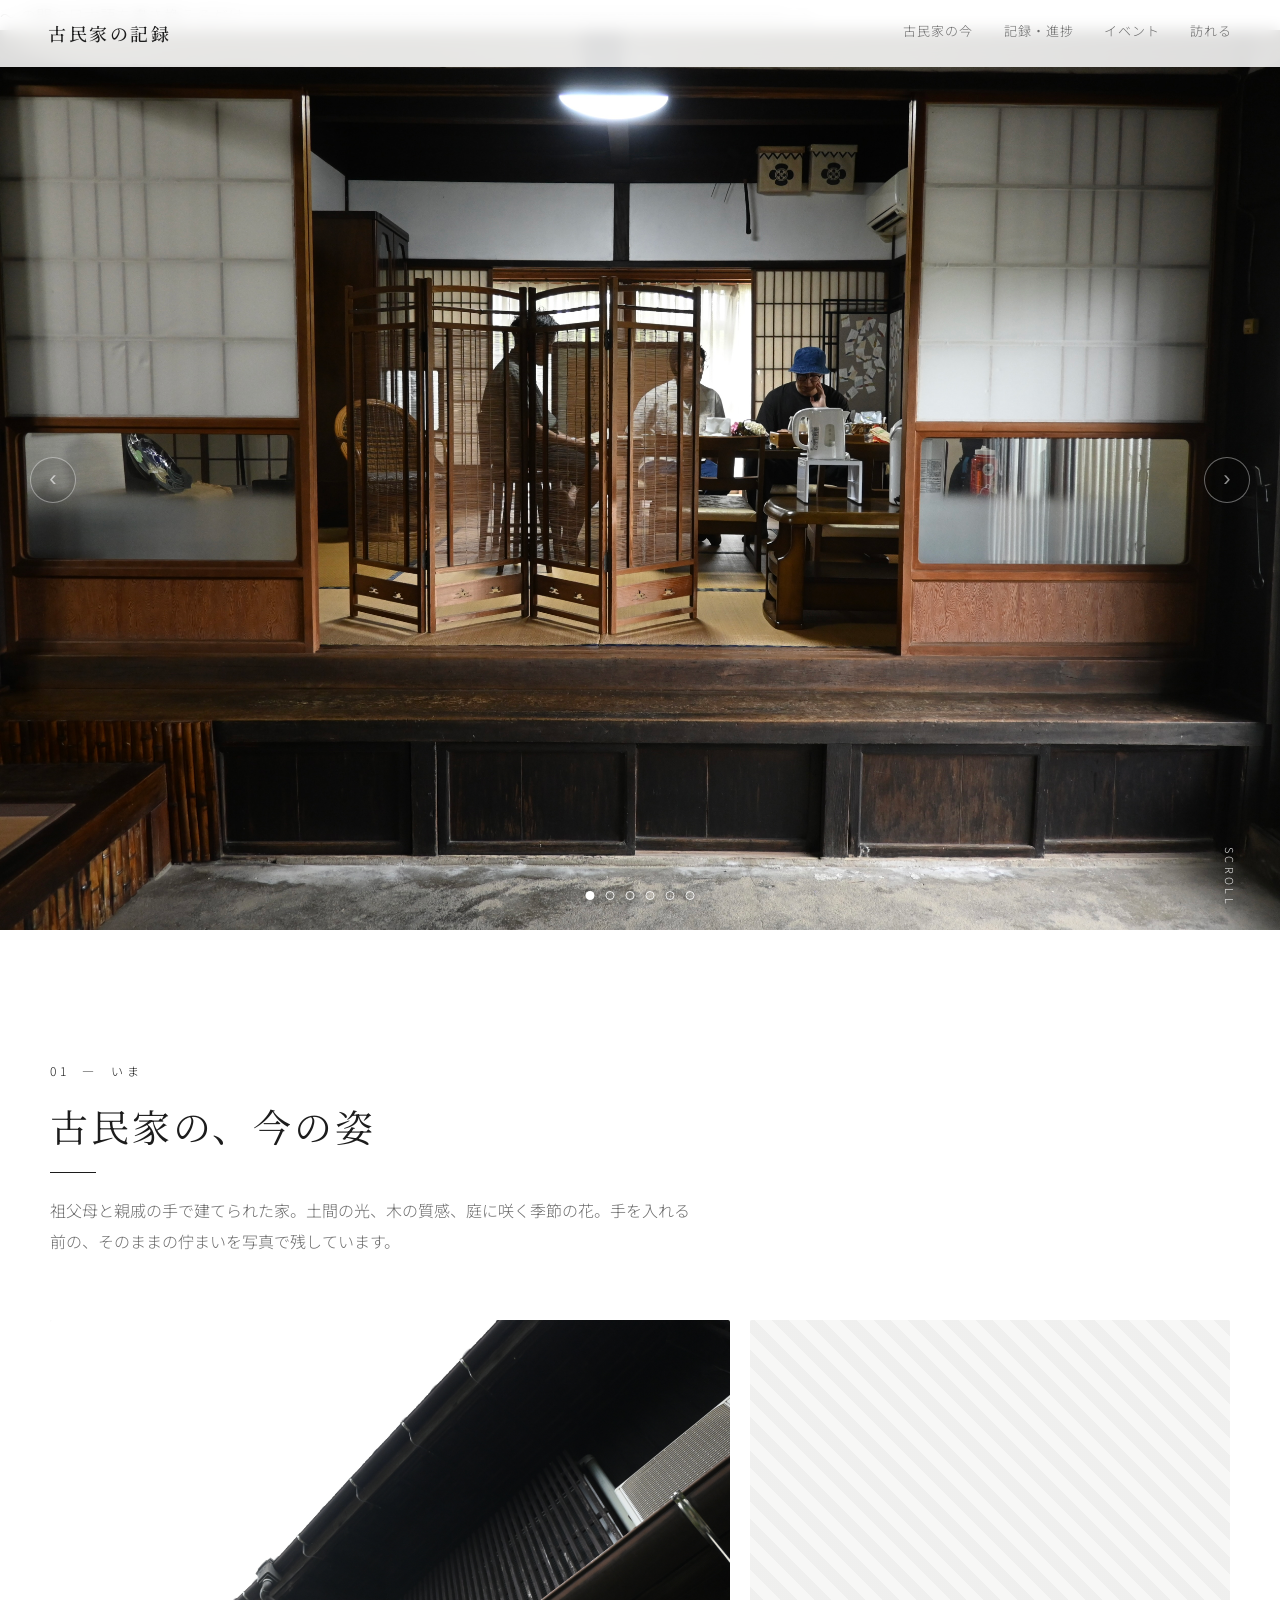
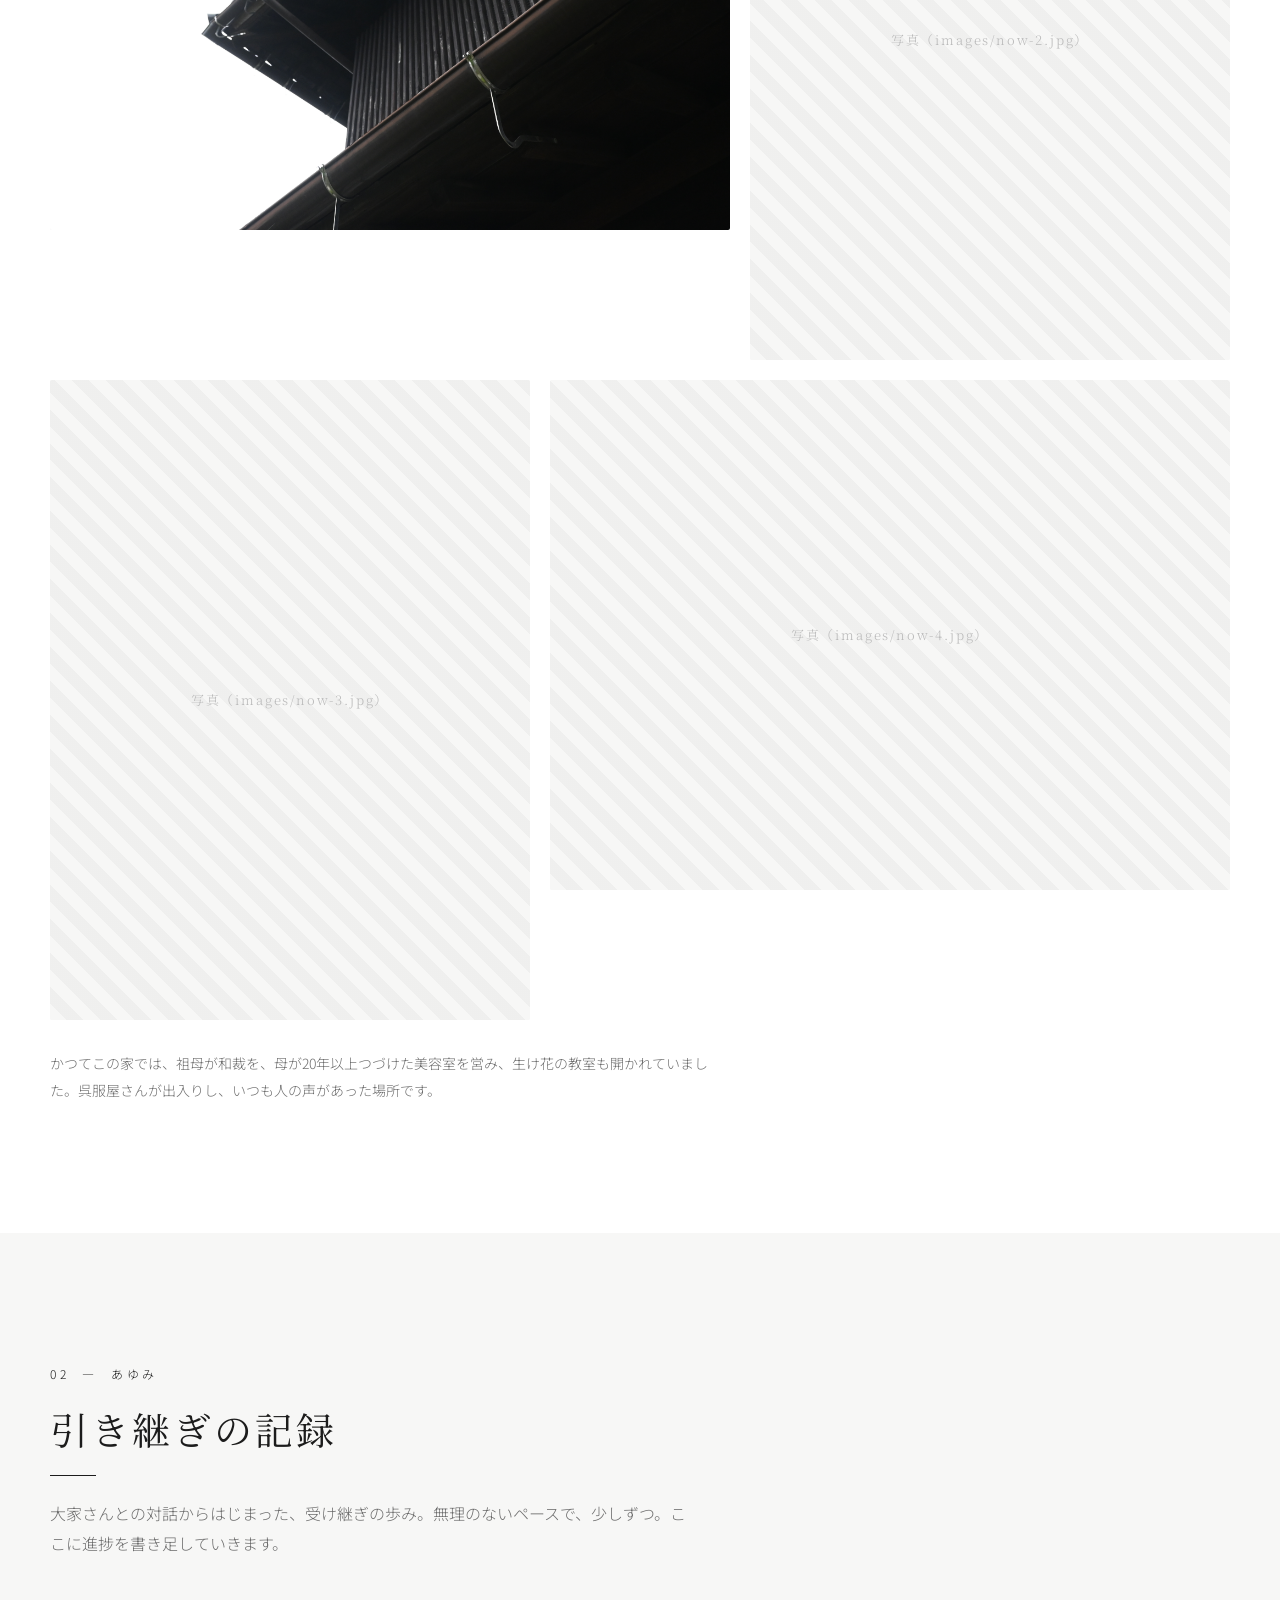
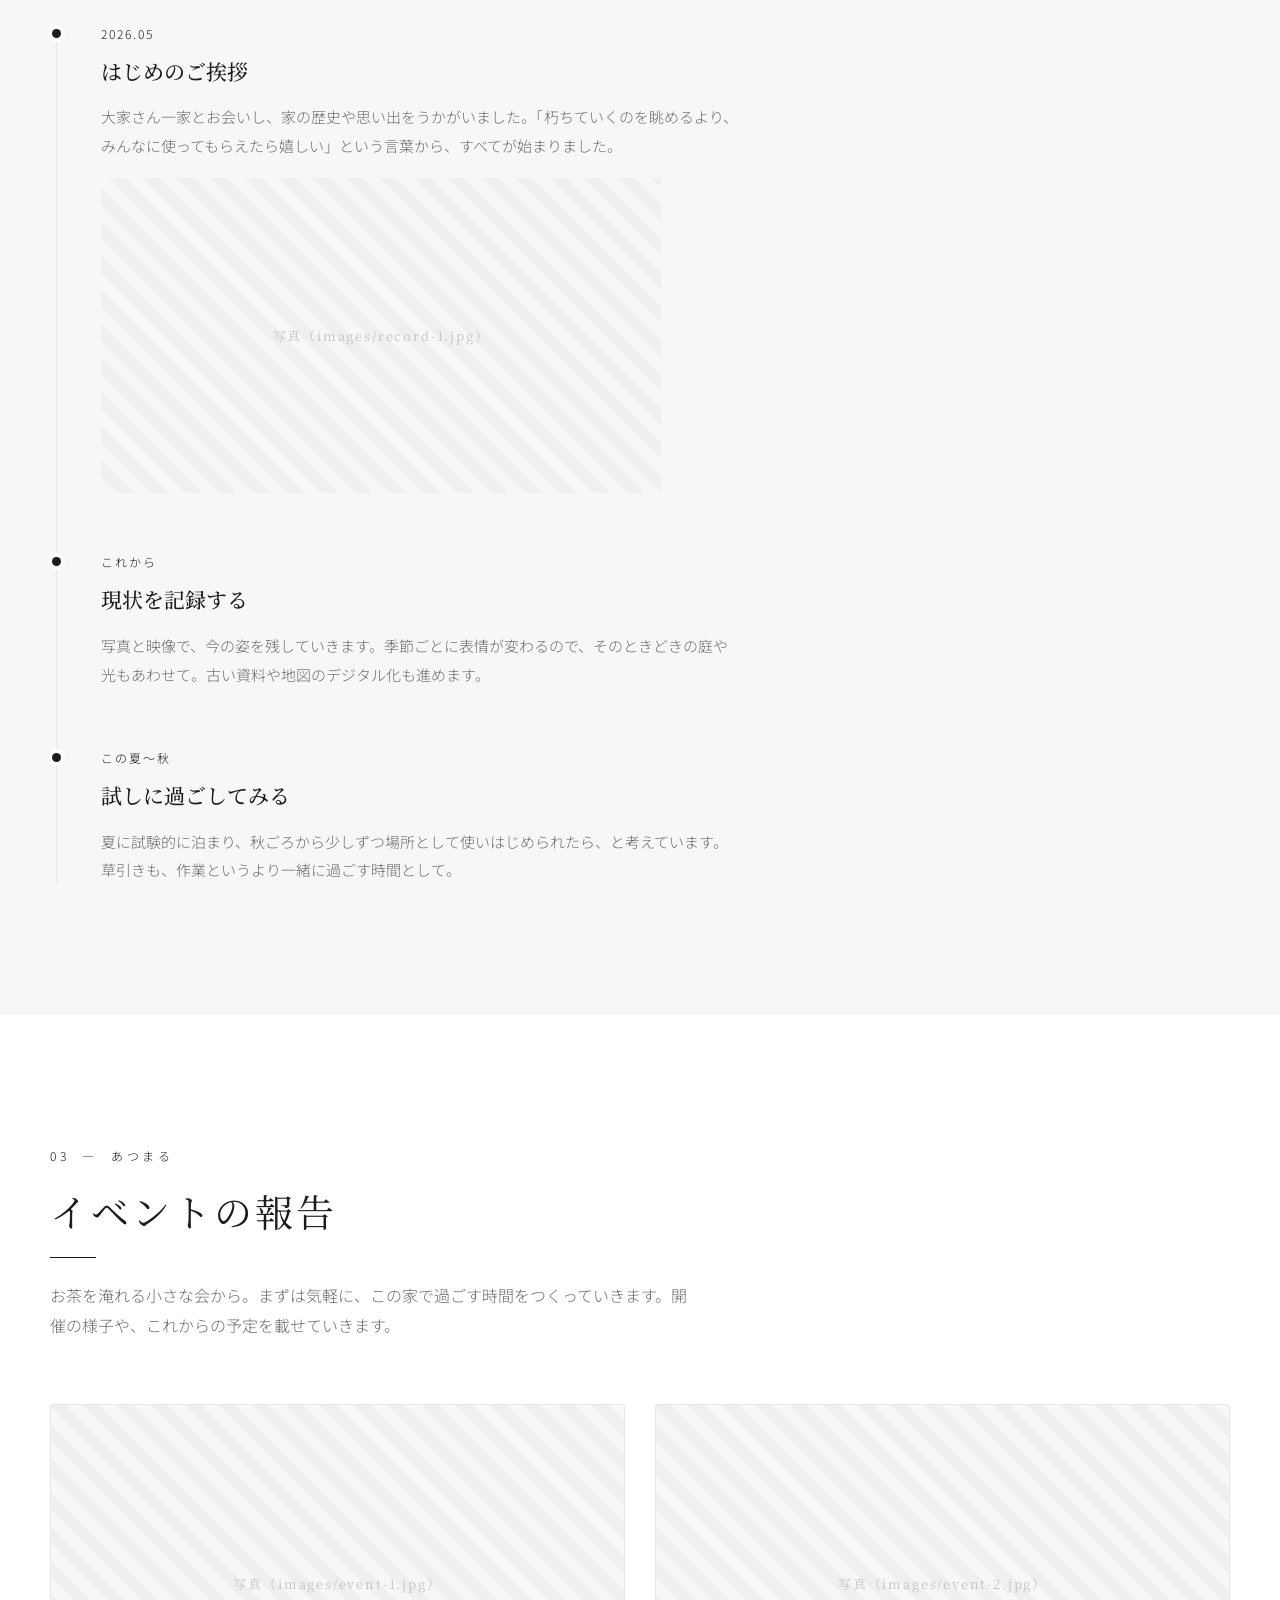
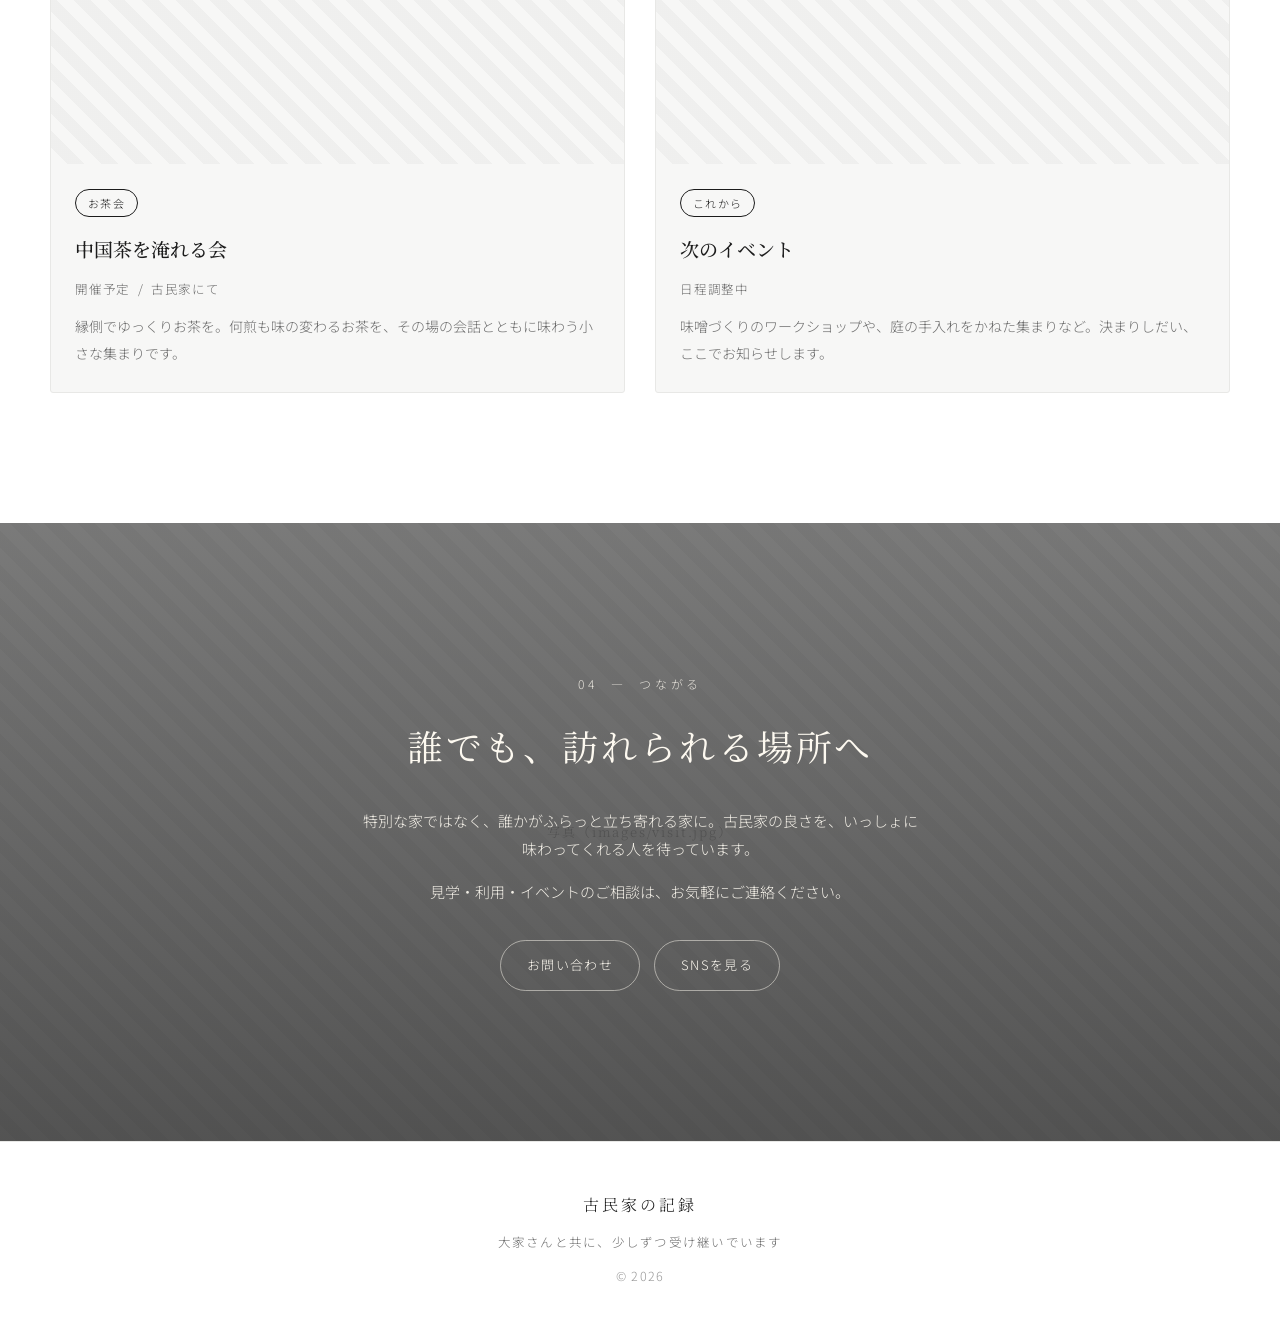
==== index.html @ e9475463 "初回コミット：秋元亭ウェブサイト" ====
<!DOCTYPE html>
<!--
  ============================================================
  古民家ウェブサイト（第一版）
  ------------------------------------------------------------
  ■ 写真の入れ方
    1. このファイルと同じ場所に「images」というフォルダを作る
    2. 下の名前で写真を入れる（.jpg でも .png でもOK。名前を合わせるだけ）
         hero.jpg        … トップの大きな写真
         now-1.jpg 〜 now-4.jpg   … 古民家の今
         record-1.jpg 〜 record-3.jpg … 記録・進捗
         event-1.jpg, event-2.jpg … イベント報告
         visit.jpg       … 訪れる（下部）
    3. 写真がまだ無い場所は、自動で「写真をここに」の枠が出ます
  ■ 文章の直し方
    <!-- ▼ここから --> 〜 <!-- ▲ここまで --> の間の日本語を書き換えるだけ
  ============================================================
-->
<html lang="ja">
<head>
<meta charset="UTF-8">
<meta name="viewport" content="width=device-width, initial-scale=1.0">
<title>古民家の記録</title>
<link rel="preconnect" href="https://fonts.googleapis.com">
<link rel="preconnect" href="https://fonts.gstatic.com" crossorigin>
<link href="https://fonts.googleapis.com/css2?family=Noto+Serif+JP:wght@300;400;500;600&family=Noto+Sans+JP:wght@300;400;500&display=swap" rel="stylesheet">
<style>
  :root{
    --paper:#ffffff;
    --paper-2:#f7f7f6;
    --ink:#1c1c1c;
    --ink-soft:#6d6d6d;
    --line:#e8e8e6;
    --accent:#1c1c1c;
    --accent-deep:#1c1c1c;
    --maxw:1180px;
  }
  *{box-sizing:border-box;margin:0;padding:0}
  html{scroll-behavior:smooth}
  body{
    font-family:"Noto Sans JP",sans-serif;
    color:var(--ink);
    background:var(--paper);
    line-height:1.9;
    font-weight:300;
    -webkit-font-smoothing:antialiased;
  }
  h1,h2,h3,.serif{font-family:"Noto Serif JP",serif}

  /* ---------- ヘッダー ---------- */
  header.nav{
    position:fixed;top:0;left:0;right:0;z-index:50;
    display:flex;align-items:center;justify-content:space-between;
    padding:16px clamp(20px,5vw,48px);
    background:rgba(255,255,255,.86);
    backdrop-filter:blur(8px);
    border-bottom:1px solid transparent;
    transition:.4s;
  }
  header.nav.scrolled{border-bottom:1px solid var(--line)}
  header.nav .logo{font-family:"Noto Serif JP",serif;font-size:18px;letter-spacing:.14em;font-weight:500}
  header.nav nav{display:flex;gap:clamp(14px,2.4vw,30px)}
  header.nav nav a{
    color:var(--ink-soft);text-decoration:none;font-size:13px;letter-spacing:.08em;
    padding-bottom:2px;border-bottom:1px solid transparent;transition:.25s;
  }
  header.nav nav a:hover{color:var(--ink);border-color:var(--accent)}
  @media(max-width:640px){header.nav nav{display:none}}

  /* ---------- 写真プレースホルダの仕組み ---------- */
  .photo{position:relative;overflow:hidden;background:var(--paper-2)}
  .photo::before{
    content:attr(data-label);
    position:absolute;inset:0;
    display:flex;align-items:center;justify-content:center;
    color:#bcbcbc;font-size:13px;letter-spacing:.14em;
    font-family:"Noto Serif JP",serif;
    background:
      repeating-linear-gradient(45deg,transparent,transparent 12px,rgba(0,0,0,.03) 12px,rgba(0,0,0,.03) 24px),
      var(--paper-2);
  }
  .photo img{
    position:absolute;inset:0;width:100%;height:100%;object-fit:cover;display:block;
    z-index:1;
  }

  /* ---------- ヒーロー（カルーセル） ---------- */
  .hero{position:relative;height:100vh;min-height:560px;width:100%;overflow:hidden}
  .hero .slide{position:absolute;inset:0;opacity:0;transition:opacity 2.4s ease;z-index:1}
  .hero .slide.active{opacity:1;z-index:2}
  .hero .slide .photo{position:absolute;inset:0}
  .hero .dots{
    position:absolute;z-index:5;bottom:30px;left:50%;transform:translateX(-50%);
    display:flex;gap:11px;
  }
  .hero .dots button{
    width:9px;height:9px;border-radius:50%;padding:0;cursor:pointer;
    border:1px solid rgba(255,255,255,.85);background:transparent;transition:.3s;
    box-shadow:0 0 4px rgba(0,0,0,.25);
  }
  .hero .dots button.active{background:#fff}
  .hero{cursor:grab}
  .hero.dragging{cursor:grabbing}
  .hero .arrow{
    position:absolute;top:50%;transform:translateY(-50%);z-index:5;
    width:46px;height:46px;border-radius:50%;
    border:1px solid rgba(255,255,255,.7);background:rgba(0,0,0,.18);
    color:#fff;cursor:pointer;display:flex;align-items:center;justify-content:center;
    font-size:22px;line-height:1;padding:0 0 3px;opacity:.55;transition:opacity .3s,background .3s;
  }
  .hero:hover .arrow{opacity:1}
  .hero .arrow:hover{background:rgba(0,0,0,.4)}
  .hero .arrow.prev{left:clamp(12px,3vw,30px)}
  .hero .arrow.next{right:clamp(12px,3vw,30px)}
  @media(max-width:640px){.hero .arrow{width:40px;height:40px;font-size:19px}}
  .scroll-hint{
    position:absolute;z-index:5;bottom:24px;right:clamp(16px,4vw,40px);
    color:#fff;font-size:11px;letter-spacing:.3em;opacity:.85;
    writing-mode:vertical-rl;text-shadow:0 0 6px rgba(0,0,0,.35);
  }

  /* ---------- 汎用セクション ---------- */
  section{padding:clamp(70px,11vw,130px) clamp(20px,5vw,48px)}
  .wrap{max-width:var(--maxw);margin:0 auto}
  .sec-head{margin-bottom:clamp(38px,6vw,64px)}
  .sec-head .idx{font-size:12px;letter-spacing:.3em;color:var(--accent-deep);margin-bottom:14px}
  .sec-head h2{font-size:clamp(24px,3.6vw,38px);font-weight:400;letter-spacing:.08em;line-height:1.5}
  .sec-head .lead{margin-top:22px;max-width:640px;color:var(--ink-soft);font-size:clamp(14px,1.7vw,16px)}
  .divider{width:46px;height:1px;background:var(--accent);margin:18px 0 0}

  /* 古民家の今：写真グリッド */
  .now-grid{display:grid;grid-template-columns:repeat(12,1fr);gap:clamp(10px,1.6vw,20px)}
  .now-grid .photo{border-radius:2px}
  .now-grid .g1{grid-column:span 7;aspect-ratio:4/3}
  .now-grid .g2{grid-column:span 5;aspect-ratio:3/4}
  .now-grid .g3{grid-column:span 5;aspect-ratio:3/4}
  .now-grid .g4{grid-column:span 7;aspect-ratio:4/3}
  @media(max-width:720px){
    .now-grid .g1,.now-grid .g2,.now-grid .g3,.now-grid .g4{grid-column:1 / -1;aspect-ratio:4/3}
  }
  .now-note{margin-top:30px;color:var(--ink-soft);font-size:14px;max-width:660px}

  /* 記録・進捗：タイムライン */
  .timeline{border-left:1px solid var(--line);margin-left:6px}
  .t-item{position:relative;padding:0 0 clamp(40px,6vw,58px) clamp(26px,4vw,44px)}
  .t-item:last-child{padding-bottom:0}
  .t-item::before{
    content:"";position:absolute;left:-5px;top:6px;width:9px;height:9px;border-radius:50%;
    background:var(--accent);box-shadow:0 0 0 4px var(--paper);
  }
  .t-item .date{font-size:12px;letter-spacing:.16em;color:var(--accent-deep);margin-bottom:6px}
  .t-item h3{font-size:clamp(17px,2.2vw,21px);font-weight:500;margin-bottom:12px}
  .t-item p{color:var(--ink-soft);font-size:15px;max-width:640px}
  .t-item .photo{margin-top:18px;aspect-ratio:16/9;border-radius:2px;max-width:560px}

  /* イベント報告：カード */
  .events{display:grid;grid-template-columns:repeat(auto-fit,minmax(280px,1fr));gap:clamp(18px,2.4vw,30px)}
  .ev-card{background:var(--paper-2);border:1px solid var(--line);border-radius:3px;overflow:hidden;display:flex;flex-direction:column}
  .ev-card .photo{aspect-ratio:16/10}
  .ev-card .body{padding:22px 24px 26px}
  .ev-card .tag{display:inline-block;font-size:11px;letter-spacing:.12em;color:var(--accent-deep);border:1px solid var(--accent);border-radius:999px;padding:3px 12px;margin-bottom:14px}
  .ev-card h3{font-size:19px;font-weight:500;margin-bottom:10px}
  .ev-card .meta{font-size:12.5px;color:var(--ink-soft);letter-spacing:.06em;margin-bottom:12px}
  .ev-card p{font-size:14px;color:var(--ink-soft)}

  /* 訪れる */
  .visit{position:relative;color:#fdf9f0;padding:0}
  .visit .photo{position:absolute;inset:0;z-index:0}
  .visit::after{content:"";position:absolute;inset:0;z-index:1;background:linear-gradient(180deg,rgba(20,20,20,.55),rgba(20,20,20,.72))}
  .visit .inner{position:relative;z-index:2;max-width:720px;margin:0 auto;text-align:center;padding:clamp(80px,13vw,150px) 24px}
  .visit .idx{font-size:12px;letter-spacing:.3em;opacity:.85;margin-bottom:16px}
  .visit h2{font-size:clamp(24px,3.6vw,36px);font-weight:400;letter-spacing:.08em;margin-bottom:26px}
  .visit p{opacity:.92;font-size:15px;font-weight:300;margin:0 auto 14px;max-width:560px}
  .visit .contact{margin-top:34px;display:flex;gap:14px;justify-content:center;flex-wrap:wrap}
  .visit .contact a{
    color:#fdf9f0;text-decoration:none;border:1px solid rgba(253,249,240,.5);
    padding:12px 26px;border-radius:999px;font-size:13px;letter-spacing:.1em;transition:.25s;
  }
  .visit .contact a:hover{background:rgba(253,249,240,.12);border-color:#fdf9f0}

  /* フッター */
  footer{background:#fff;color:var(--ink-soft);text-align:center;padding:48px 24px;font-size:12.5px;letter-spacing:.1em;border-top:1px solid var(--line)}
  footer .fl{font-family:"Noto Serif JP",serif;font-size:16px;letter-spacing:.18em;color:var(--ink);margin-bottom:10px}
  footer a{color:var(--ink-soft)}

  .fade{opacity:0;transform:translateY(24px);transition:opacity 1s ease,transform 1s ease}
  .fade.in{opacity:1;transform:none}
</style>
</head>
<body>

<header class="nav" id="nav">
  <div class="logo">古民家の記録</div>
  <nav>
    <a href="#now">古民家の今</a>
    <a href="#record">記録・進捗</a>
    <a href="#event">イベント</a>
    <a href="#visit">訪れる</a>
  </nav>
</header>

<!-- ============ トップ ============ -->
<div class="hero" id="hero">
  <!-- ▼スライドを増やしたい時はこの .slide をコピーして hero-4.jpg… と足すだけ -->
  <div class="slide active">
    <div class="photo" data-label="写真をここに（images/hero-1.jpg）">
      <img src="images/hero-1.jpg" alt="古民家の外観1" onerror="this.style.display='none'">
    </div>
  </div>
  <div class="slide">
    <div class="photo" data-label="写真をここに（images/hero-2.jpg）">
      <img src="images/hero-2.jpg" alt="古民家の外観2" onerror="this.style.display='none'">
    </div>
  </div>
  <div class="slide">
    <div class="photo" data-label="写真をここに（images/hero-3.jpg）">
      <img src="images/hero-3.jpg" alt="古民家の外観3" onerror="this.style.display='none'">
    </div>
  </div>
  <div class="slide">
    <div class="photo" data-label="写真をここに（images/hero-4.jpg）">
      <img src="images/hero-4.jpg" alt="古民家の外観4" onerror="this.style.display='none'">
    </div>
  </div>
  <div class="slide">
    <div class="photo" data-label="写真をここに（images/hero-5.jpg）">
      <img src="images/hero-5.jpg" alt="古民家の外観5" onerror="this.style.display='none'">
    </div>
  </div>
  <div class="slide">
    <div class="photo" data-label="写真をここに（images/hero-6.jpg）">
      <img src="images/hero-6.jpg" alt="古民家の外観6" onerror="this.style.display='none'">
    </div>
  </div>
  <!-- ▲ここまで -->
  <button class="arrow prev" id="heroPrev" aria-label="前の写真">&#8249;</button>
  <button class="arrow next" id="heroNext" aria-label="次の写真">&#8250;</button>
  <div class="dots" id="heroDots"></div>
  <div class="scroll-hint">SCROLL</div>
</div>

<!-- ============ 古民家の今 ============ -->
<section id="now">
  <div class="wrap">
    <div class="sec-head fade">
      <div class="idx">01 &nbsp;&mdash;&nbsp; いま</div>
      <h2>古民家の、今の姿</h2>
      <div class="divider"></div>
      <!-- ▼ここから -->
      <p class="lead">祖父母と親戚の手で建てられた家。土間の光、木の質感、庭に咲く季節の花。手を入れる前の、そのままの佇まいを写真で残しています。</p>
      <!-- ▲ここまで -->
    </div>

    <div class="now-grid fade">
      <div class="photo g1" data-label="写真（images/now-1.jpg）"><img src="images/now-1.jpg" alt="古民家の様子1" onerror="this.style.display='none'"></div>
      <div class="photo g2" data-label="写真（images/now-2.jpg）"><img src="images/now-2.jpg" alt="古民家の様子2" onerror="this.style.display='none'"></div>
      <div class="photo g3" data-label="写真（images/now-3.jpg）"><img src="images/now-3.jpg" alt="古民家の様子3" onerror="this.style.display='none'"></div>
      <div class="photo g4" data-label="写真（images/now-4.jpg）"><img src="images/now-4.jpg" alt="古民家の様子4" onerror="this.style.display='none'"></div>
    </div>
    <!-- ▼ここから -->
    <p class="now-note">かつてこの家では、祖母が和裁を、母が20年以上つづけた美容室を営み、生け花の教室も開かれていました。呉服屋さんが出入りし、いつも人の声があった場所です。</p>
    <!-- ▲ここまで -->
  </div>
</section>

<!-- ============ 記録・進捗 ============ -->
<section id="record" style="background:var(--paper-2)">
  <div class="wrap">
    <div class="sec-head fade">
      <div class="idx">02 &nbsp;&mdash;&nbsp; あゆみ</div>
      <h2>引き継ぎの記録</h2>
      <div class="divider"></div>
      <!-- ▼ここから -->
      <p class="lead">大家さんとの対話からはじまった、受け継ぎの歩み。無理のないペースで、少しずつ。ここに進捗を書き足していきます。</p>
      <!-- ▲ここまで -->
    </div>

    <div class="timeline fade">
      <!-- ▼各項目：日付・見出し・本文・写真名 を差し替え -->
      <div class="t-item">
        <div class="date">2026.05</div>
        <h3>はじめのご挨拶</h3>
        <p>大家さん一家とお会いし、家の歴史や思い出をうかがいました。「朽ちていくのを眺めるより、みんなに使ってもらえたら嬉しい」という言葉から、すべてが始まりました。</p>
        <div class="photo" data-label="写真（images/record-1.jpg）"><img src="images/record-1.jpg" alt="記録1" onerror="this.style.display='none'"></div>
      </div>
      <div class="t-item">
        <div class="date">これから</div>
        <h3>現状を記録する</h3>
        <p>写真と映像で、今の姿を残していきます。季節ごとに表情が変わるので、そのときどきの庭や光もあわせて。古い資料や地図のデジタル化も進めます。</p>
      </div>
      <div class="t-item">
        <div class="date">この夏〜秋</div>
        <h3>試しに過ごしてみる</h3>
        <p>夏に試験的に泊まり、秋ごろから少しずつ場所として使いはじめられたら、と考えています。草引きも、作業というより一緒に過ごす時間として。</p>
      </div>
      <!-- ▲ここまで -->
    </div>
  </div>
</section>

<!-- ============ イベント報告 ============ -->
<section id="event">
  <div class="wrap">
    <div class="sec-head fade">
      <div class="idx">03 &nbsp;&mdash;&nbsp; あつまる</div>
      <h2>イベントの報告</h2>
      <div class="divider"></div>
      <!-- ▼ここから -->
      <p class="lead">お茶を淹れる小さな会から。まずは気軽に、この家で過ごす時間をつくっていきます。開催の様子や、これからの予定を載せていきます。</p>
      <!-- ▲ここまで -->
    </div>

    <div class="events fade">
      <!-- ▼各カードを差し替え -->
      <article class="ev-card">
        <div class="photo" data-label="写真（images/event-1.jpg）"><img src="images/event-1.jpg" alt="イベント1" onerror="this.style.display='none'"></div>
        <div class="body">
          <span class="tag">お茶会</span>
          <h3>中国茶を淹れる会</h3>
          <div class="meta">開催予定 &nbsp;/&nbsp; 古民家にて</div>
          <p>縁側でゆっくりお茶を。何煎も味の変わるお茶を、その場の会話とともに味わう小さな集まりです。</p>
        </div>
      </article>
      <article class="ev-card">
        <div class="photo" data-label="写真（images/event-2.jpg）"><img src="images/event-2.jpg" alt="イベント2" onerror="this.style.display='none'"></div>
        <div class="body">
          <span class="tag">これから</span>
          <h3>次のイベント</h3>
          <div class="meta">日程調整中</div>
          <p>味噌づくりのワークショップや、庭の手入れをかねた集まりなど。決まりしだい、ここでお知らせします。</p>
        </div>
      </article>
      <!-- ▲ここまで -->
    </div>
  </div>
</section>

<!-- ============ 訪れる ============ -->
<section id="visit" class="visit">
  <div class="photo" data-label="写真（images/visit.jpg）"><img src="images/visit.jpg" alt="訪れる" onerror="this.style.display='none'"></div>
  <div class="inner fade">
    <div class="idx">04 &nbsp;&mdash;&nbsp; つながる</div>
    <!-- ▼ここから -->
    <h2>誰でも、訪れられる場所へ</h2>
    <p>特別な家ではなく、誰かがふらっと立ち寄れる家に。古民家の良さを、いっしょに味わってくれる人を待っています。</p>
    <p>見学・利用・イベントのご相談は、お気軽にご連絡ください。</p>
    <div class="contact">
      <a href="#">お問い合わせ</a>
      <a href="#">SNSを見る</a>
    </div>
    <!-- ▲ここまで -->
  </div>
</section>

<footer>
  <div class="fl">古民家の記録</div>
  <div>大家さんと共に、少しずつ受け継いでいます</div>
  <div style="margin-top:10px;opacity:.7">&copy; 2026</div>
</footer>

<script>
  const nav=document.getElementById('nav');
  addEventListener('scroll',()=>nav.classList.toggle('scrolled',scrollY>40));
  const io=new IntersectionObserver((es)=>{
    es.forEach(e=>{if(e.isIntersecting){e.target.classList.add('in');io.unobserve(e.target)}});
  },{threshold:.15});
  document.querySelectorAll('.fade').forEach(el=>io.observe(el));

  /* ---- ヒーローのカルーセル ---- */
  (function(){
    const slides=[...document.querySelectorAll('#hero .slide')];
    const dotsBox=document.getElementById('heroDots');
    if(slides.length<2){if(dotsBox)dotsBox.style.display='none';return;}
    let i=0,timer;
    slides.forEach((_,n)=>{
      const b=document.createElement('button');
      if(n===0)b.classList.add('active');
      b.setAttribute('aria-label',(n+1)+'枚目');
      b.addEventListener('click',()=>{go(n);reset();});
      dotsBox.appendChild(b);
    });
    const dots=[...dotsBox.children];
    function go(n){
      slides[i].classList.remove('active');dots[i].classList.remove('active');
      i=(n+slides.length)%slides.length;
      slides[i].classList.add('active');dots[i].classList.add('active');
    }
    function reset(){clearInterval(timer);timer=setInterval(()=>go(i+1),9000);}

    const hero=document.getElementById('hero');
    document.getElementById('heroPrev').addEventListener('click',()=>{go(i-1);reset();});
    document.getElementById('heroNext').addEventListener('click',()=>{go(i+1);reset();});

    /* マウス／指でのドラッグ送り */
    let startX=null,dragging=false;
    hero.addEventListener('pointerdown',e=>{startX=e.clientX;dragging=true;hero.classList.add('dragging');});
    hero.addEventListener('pointerup',e=>{
      if(!dragging)return;dragging=false;hero.classList.remove('dragging');
      const dx=e.clientX-startX;
      if(Math.abs(dx)>45){go(dx<0?i+1:i-1);reset();}
    });
    hero.addEventListener('pointerleave',()=>{dragging=false;hero.classList.remove('dragging');});
    /* 画像のドラッグ選択を無効化 */
    hero.querySelectorAll('img').forEach(im=>im.setAttribute('draggable','false'));

    reset();
  })();
</script>
</body>
</html>
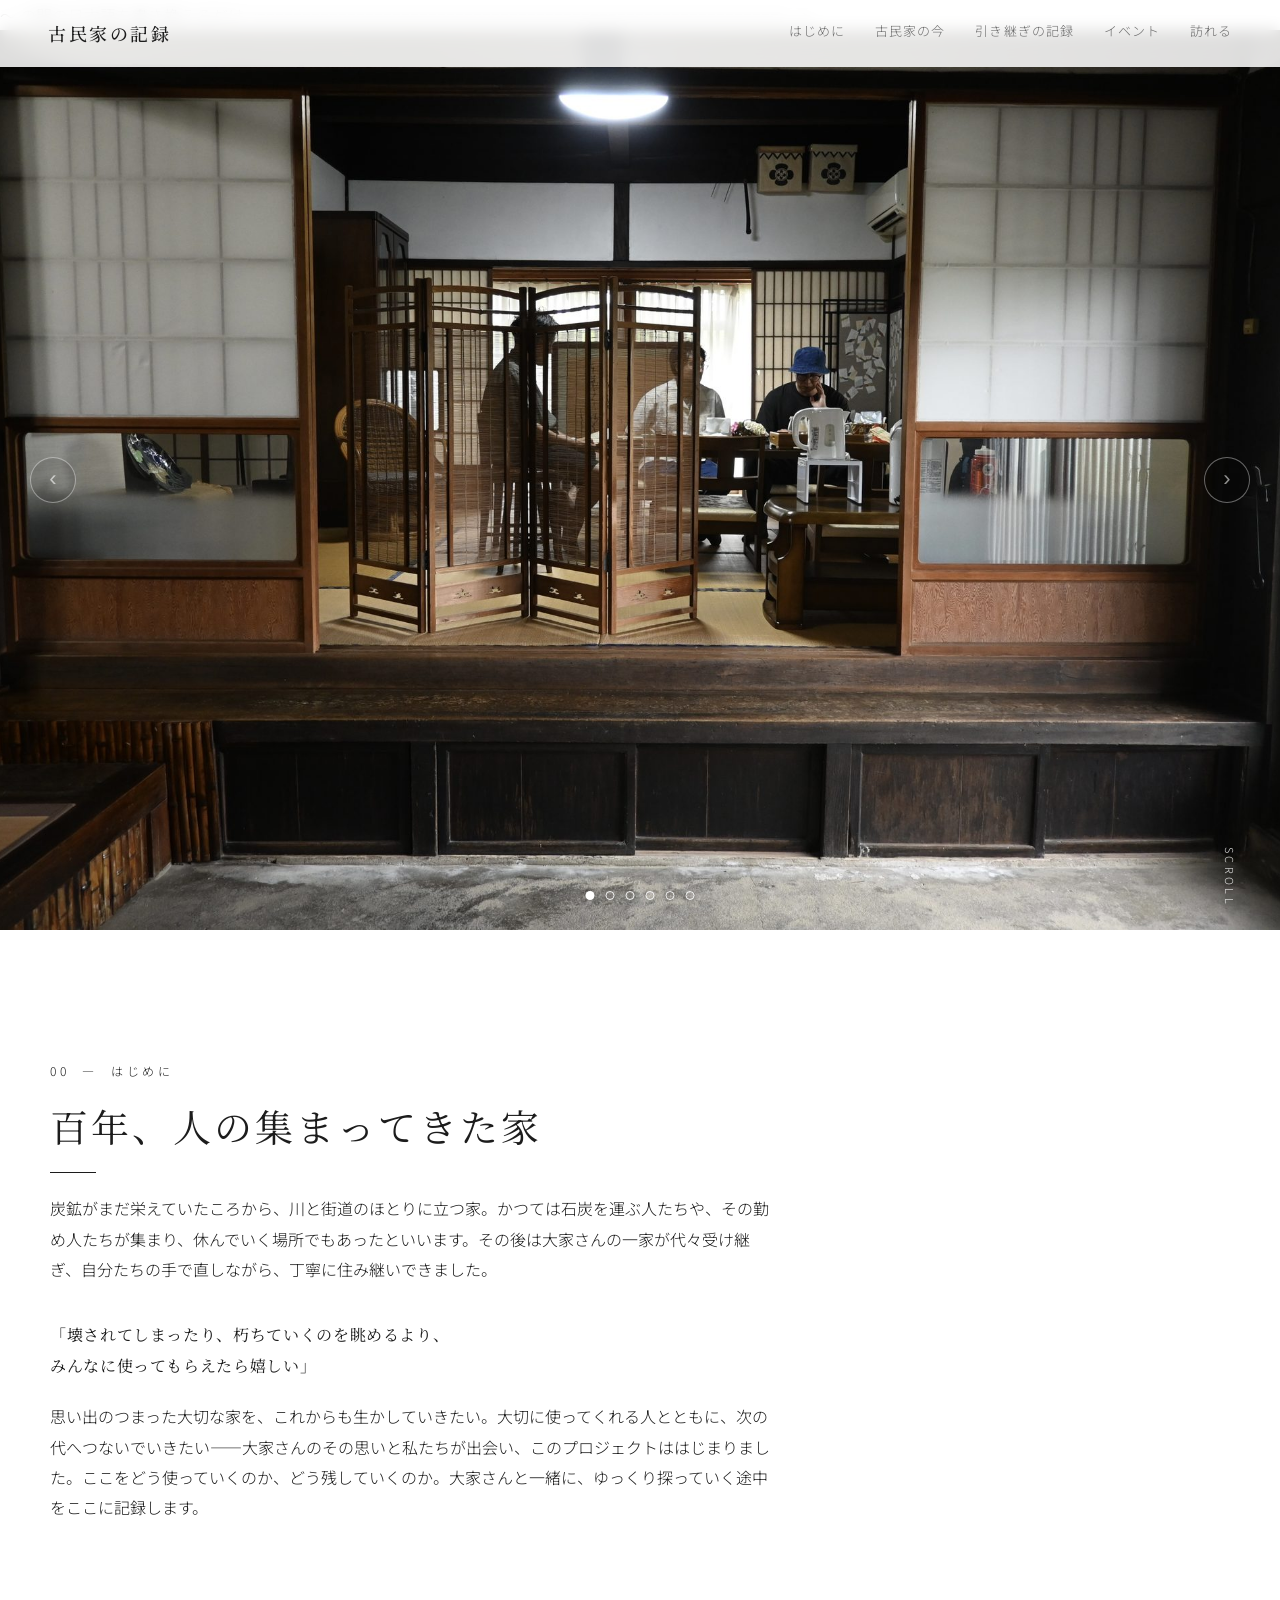
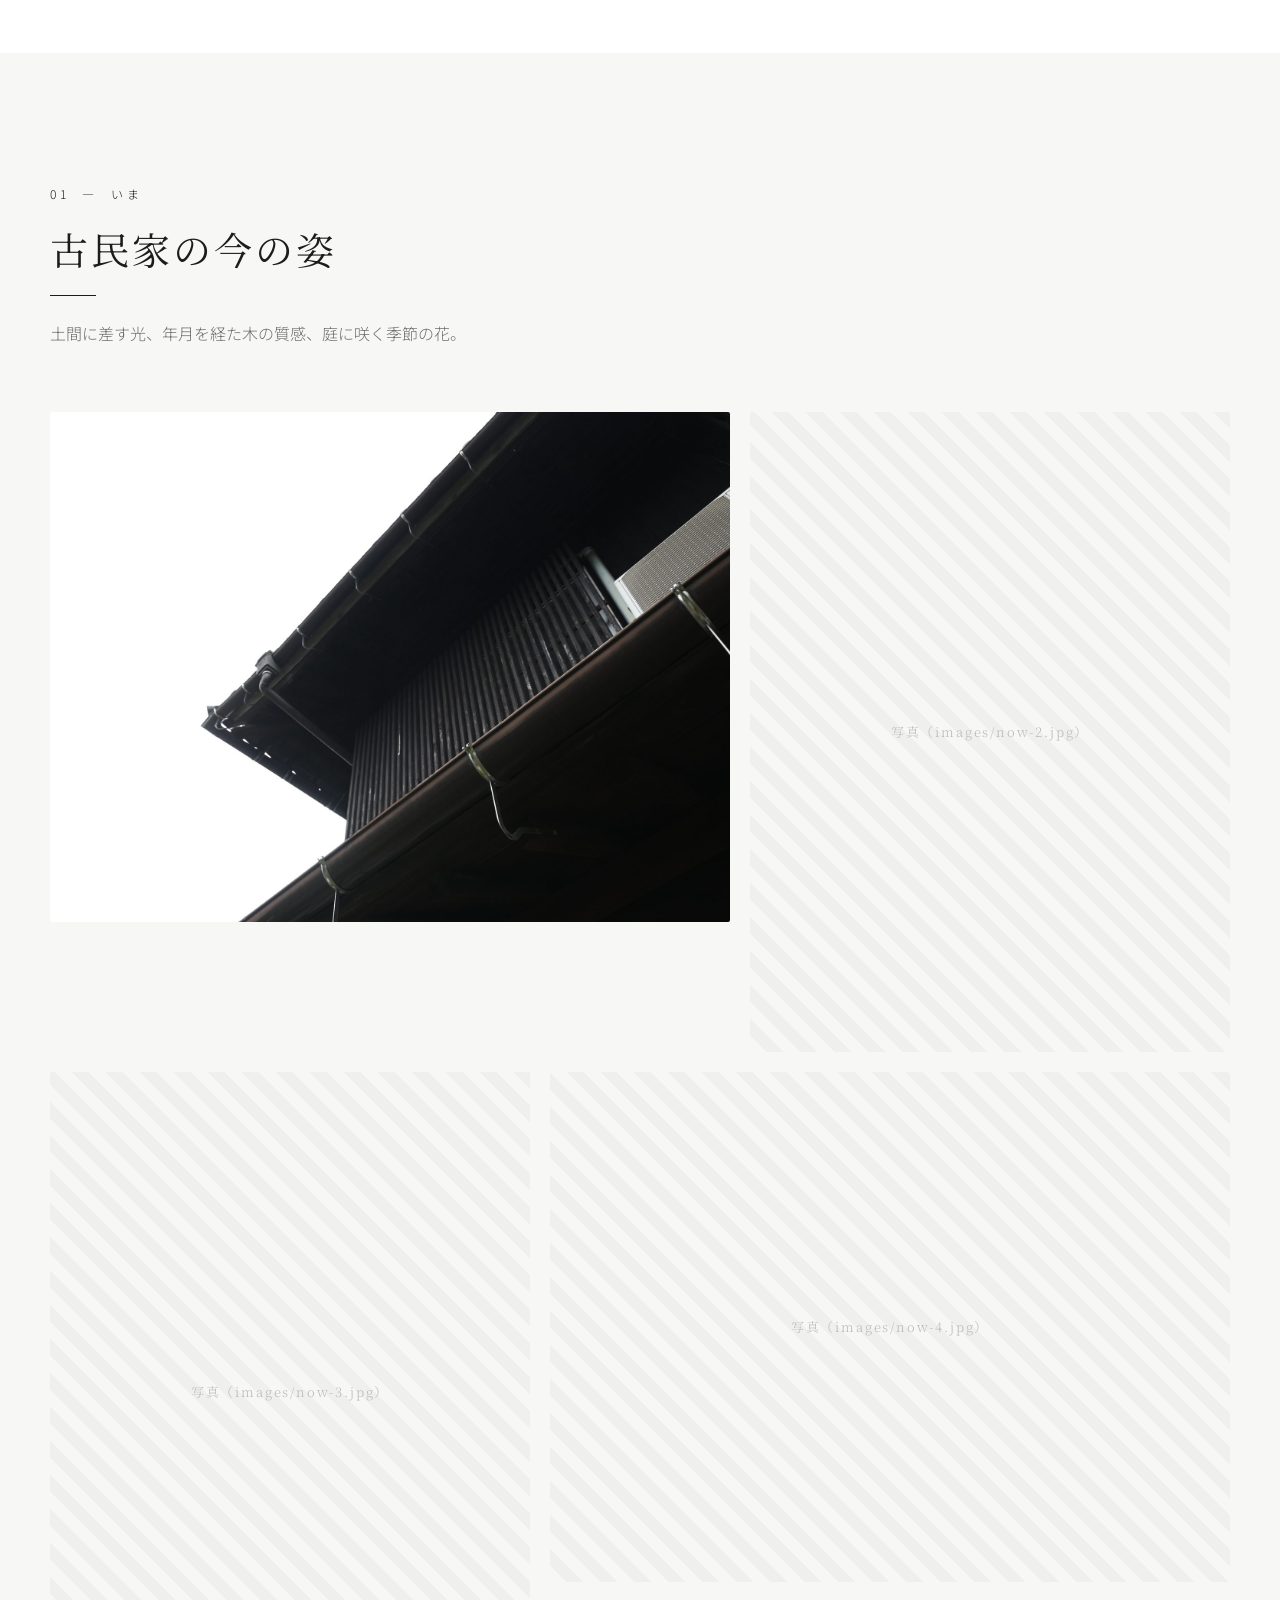
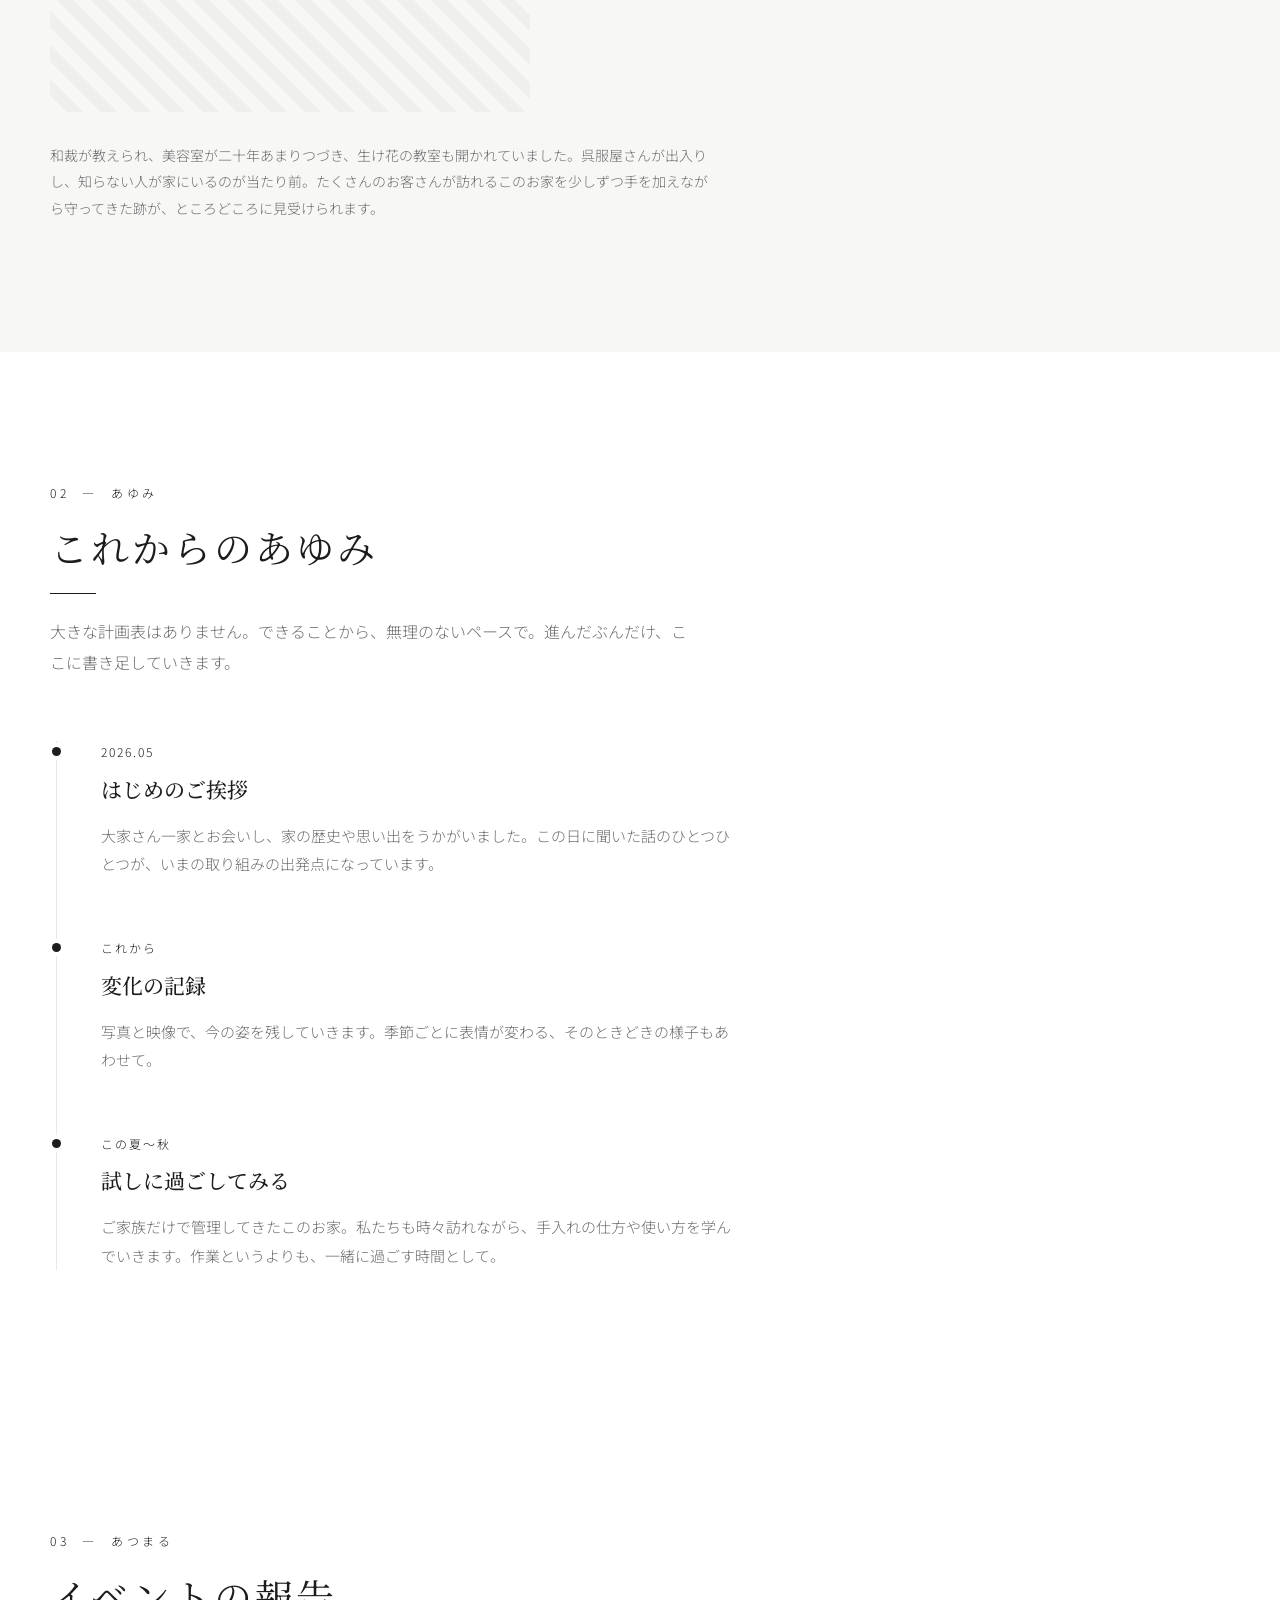
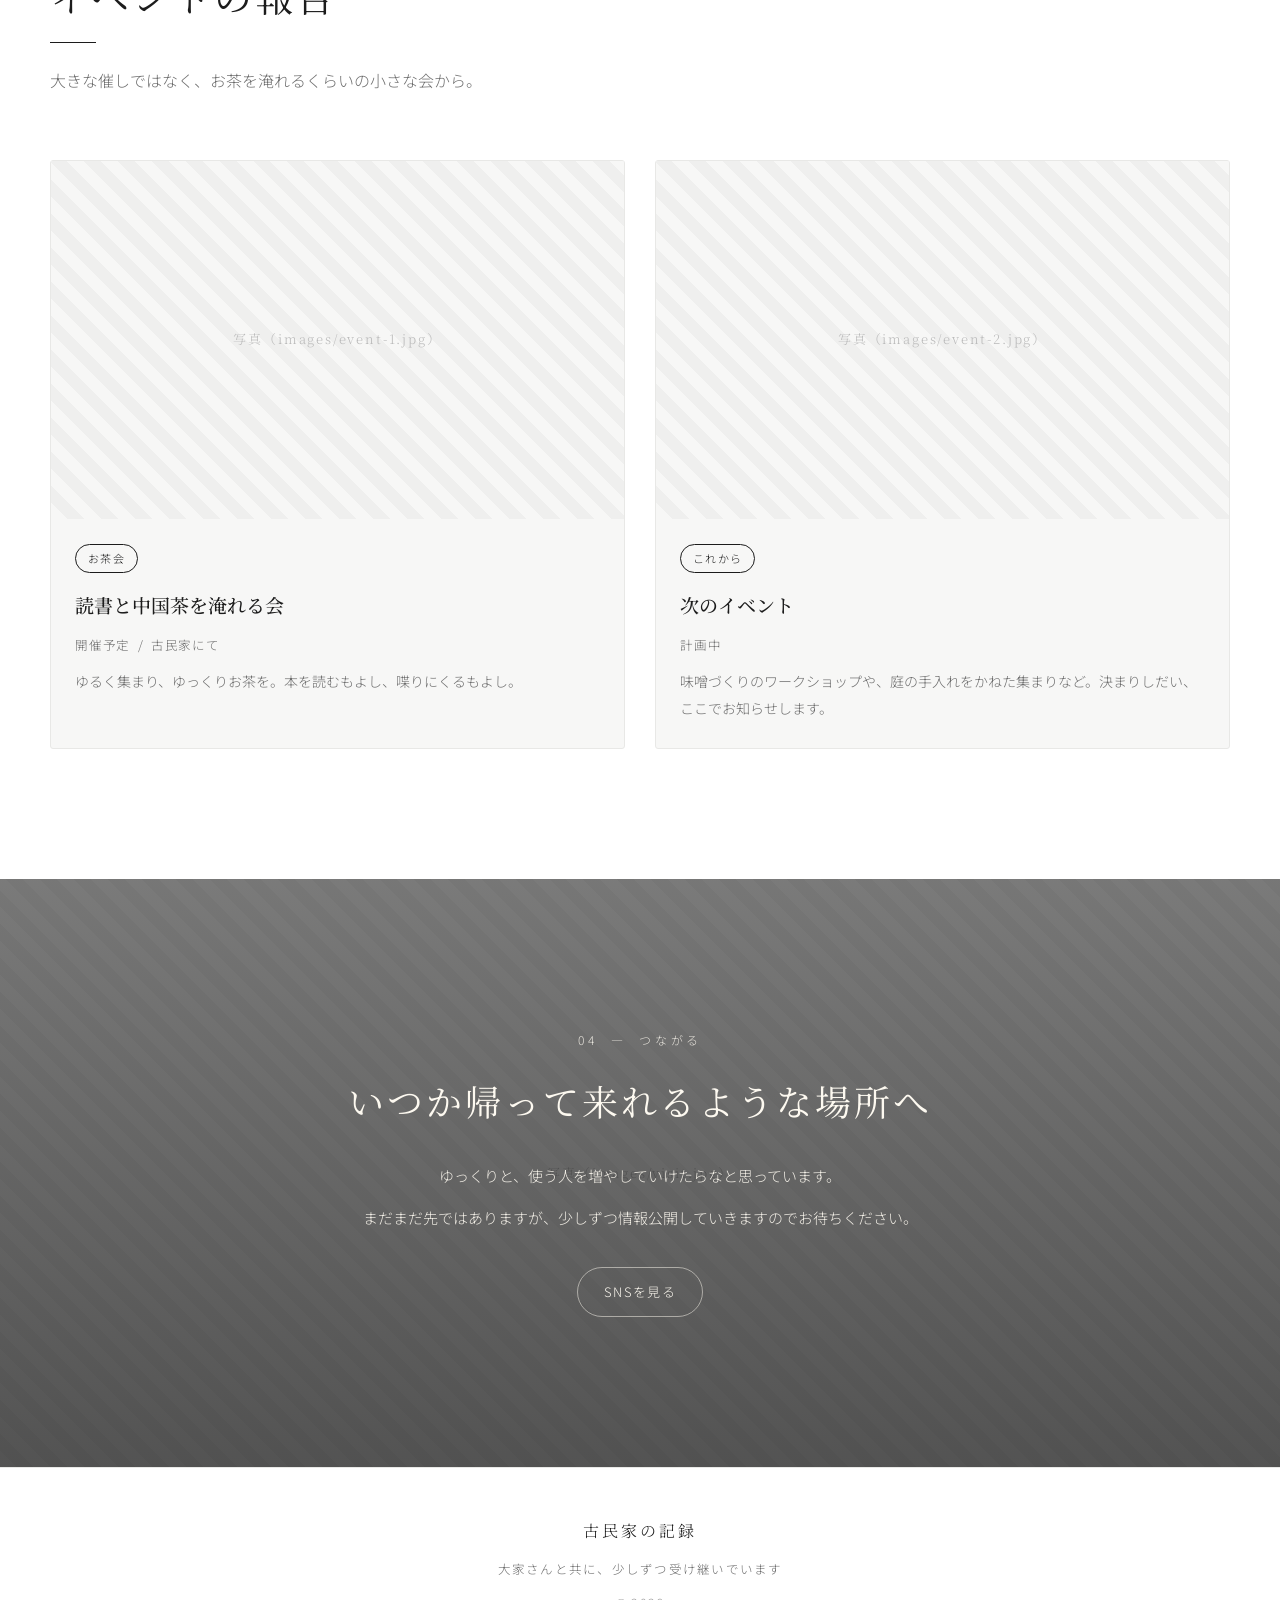
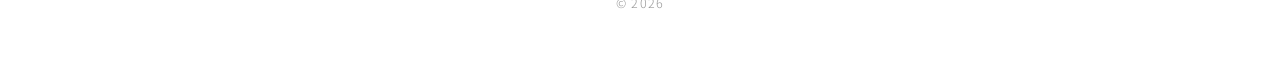
==== commit 0ca65d56: "v1最終版（ハル編集反映）+ v2構成ファイル追加" ====
--- a/index.html
+++ b/index.html
@@ -6,7 +6,7 @@
   ■ 写真の入れ方
     1. このファイルと同じ場所に「images」というフォルダを作る
     2. 下の名前で写真を入れる（.jpg でも .png でもOK。名前を合わせるだけ）
-         hero.jpg        … トップの大きな写真
+         hero-1.jpg 〜 hero-6.jpg … トップのスライド写真
          now-1.jpg 〜 now-4.jpg   … 古民家の今
          record-1.jpg 〜 record-3.jpg … 記録・進捗
          event-1.jpg, event-2.jpg … イベント報告
@@ -119,6 +119,16 @@
     writing-mode:vertical-rl;text-shadow:0 0 6px rgba(0,0,0,.35);
   }
 
+  /* ---------- はじめに ---------- */
+  .about-inner{max-width:720px}
+  .about-inner p{margin-top:20px;font-size:clamp(14.5px,1.8vw,16px);color:var(--ink)}
+  .about-quote{
+    font-family:"Noto Serif JP",serif;font-weight:400;
+    font-size:clamp(18px,2.6vw,24px);line-height:1.9;letter-spacing:.04em;
+    margin:36px 0 6px !important;
+  }
+  .about-attr{font-size:13px !important;color:var(--ink-soft) !important;margin-top:8px !important;letter-spacing:.08em}
+
   /* ---------- 汎用セクション ---------- */
   section{padding:clamp(70px,11vw,130px) clamp(20px,5vw,48px)}
   .wrap{max-width:var(--maxw);margin:0 auto}
@@ -192,8 +202,9 @@
 <header class="nav" id="nav">
   <div class="logo">古民家の記録</div>
   <nav>
+    <a href="#about">はじめに</a>
     <a href="#now">古民家の今</a>
-    <a href="#record">記録・進捗</a>
+    <a href="#record">引き継ぎの記録</a>
     <a href="#event">イベント</a>
     <a href="#visit">訪れる</a>
   </nav>
@@ -239,15 +250,33 @@
   <div class="scroll-hint">SCROLL</div>
 </div>
 
+<!-- ============ はじめに ============ -->
+<section id="about">
+  <div class="wrap">
+    <div class="sec-head fade" style="margin-bottom:0">
+      <div class="idx">00 &nbsp;&mdash;&nbsp; はじめに</div>
+      <h2>百年、人の集まってきた家</h2>
+      <div class="divider"></div>
+      <div class="about-inner">
+        <!-- ▼ここから -->
+        <p>炭鉱がまだ栄えていたころから、川と街道のほとりに立つ家。かつては石炭を運ぶ人たちや、その勤め人たちが集まり、休んでいく場所でもあったといいます。その後は大家さんの一家が代々受け継ぎ、自分たちの手で直しながら、丁寧に住み継いできました。</p>
+        <p class="about-quote">「壊されてしまったり、朽ちていくのを眺めるより、<br>みんなに使ってもらえたら嬉しい」</p>
+        <p>思い出のつまった大切な家を、これからも生かしていきたい。大切に使ってくれる人とともに、次の代へつないでいきたい——大家さんのその思いと私たちが出会い、このプロジェクトははじまりました。ここをどう使っていくのか、どう残していくのか。大家さんと一緒に、ゆっくり探っていく途中をここに記録します。</p>
+        <!-- ▲ここまで -->
+      </div>
+    </div>
+  </div>
+</section>
+
 <!-- ============ 古民家の今 ============ -->
-<section id="now">
+<section id="now" style="background:var(--paper-2)">
   <div class="wrap">
     <div class="sec-head fade">
       <div class="idx">01 &nbsp;&mdash;&nbsp; いま</div>
-      <h2>古民家の、今の姿</h2>
+      <h2>古民家の今の姿</h2>
       <div class="divider"></div>
       <!-- ▼ここから -->
-      <p class="lead">祖父母と親戚の手で建てられた家。土間の光、木の質感、庭に咲く季節の花。手を入れる前の、そのままの佇まいを写真で残しています。</p>
+      <p class="lead">土間に差す光、年月を経た木の質感、庭に咲く季節の花。</p>
       <!-- ▲ここまで -->
     </div>
 
@@ -258,20 +287,20 @@
       <div class="photo g4" data-label="写真（images/now-4.jpg）"><img src="images/now-4.jpg" alt="古民家の様子4" onerror="this.style.display='none'"></div>
     </div>
     <!-- ▼ここから -->
-    <p class="now-note">かつてこの家では、祖母が和裁を、母が20年以上つづけた美容室を営み、生け花の教室も開かれていました。呉服屋さんが出入りし、いつも人の声があった場所です。</p>
+    <p class="now-note">和裁が教えられ、美容室が二十年あまりつづき、生け花の教室も開かれていました。呉服屋さんが出入りし、知らない人が家にいるのが当たり前。たくさんのお客さんが訪れるこのお家を少しずつ手を加えながら守ってきた跡が、ところどころに見受けられます。</p>
     <!-- ▲ここまで -->
   </div>
 </section>
 
 <!-- ============ 記録・進捗 ============ -->
-<section id="record" style="background:var(--paper-2)">
+<section id="record">
   <div class="wrap">
     <div class="sec-head fade">
       <div class="idx">02 &nbsp;&mdash;&nbsp; あゆみ</div>
-      <h2>引き継ぎの記録</h2>
+      <h2>これからのあゆみ</h2>
       <div class="divider"></div>
       <!-- ▼ここから -->
-      <p class="lead">大家さんとの対話からはじまった、受け継ぎの歩み。無理のないペースで、少しずつ。ここに進捗を書き足していきます。</p>
+      <p class="lead">大きな計画表はありません。できることから、無理のないペースで。進んだぶんだけ、ここに書き足していきます。</p>
       <!-- ▲ここまで -->
     </div>
 
@@ -280,18 +309,17 @@
       <div class="t-item">
         <div class="date">2026.05</div>
         <h3>はじめのご挨拶</h3>
-        <p>大家さん一家とお会いし、家の歴史や思い出をうかがいました。「朽ちていくのを眺めるより、みんなに使ってもらえたら嬉しい」という言葉から、すべてが始まりました。</p>
-        <div class="photo" data-label="写真（images/record-1.jpg）"><img src="images/record-1.jpg" alt="記録1" onerror="this.style.display='none'"></div>
+        <p>大家さん一家とお会いし、家の歴史や思い出をうかがいました。この日に聞いた話のひとつひとつが、いまの取り組みの出発点になっています。</p>
       </div>
       <div class="t-item">
         <div class="date">これから</div>
-        <h3>現状を記録する</h3>
-        <p>写真と映像で、今の姿を残していきます。季節ごとに表情が変わるので、そのときどきの庭や光もあわせて。古い資料や地図のデジタル化も進めます。</p>
+        <h3>変化の記録</h3>
+        <p>写真と映像で、今の姿を残していきます。季節ごとに表情が変わる、そのときどきの様子もあわせて。</p>
       </div>
       <div class="t-item">
         <div class="date">この夏〜秋</div>
         <h3>試しに過ごしてみる</h3>
-        <p>夏に試験的に泊まり、秋ごろから少しずつ場所として使いはじめられたら、と考えています。草引きも、作業というより一緒に過ごす時間として。</p>
+        <p>ご家族だけで管理してきたこのお家。私たちも時々訪れながら、手入れの仕方や使い方を学んでいきます。作業というよりも、一緒に過ごす時間として。</p>
       </div>
       <!-- ▲ここまで -->
     </div>
@@ -306,7 +334,7 @@
       <h2>イベントの報告</h2>
       <div class="divider"></div>
       <!-- ▼ここから -->
-      <p class="lead">お茶を淹れる小さな会から。まずは気軽に、この家で過ごす時間をつくっていきます。開催の様子や、これからの予定を載せていきます。</p>
+      <p class="lead">大きな催しではなく、お茶を淹れるくらいの小さな会から。</p>
       <!-- ▲ここまで -->
     </div>
 
@@ -316,9 +344,9 @@
         <div class="photo" data-label="写真（images/event-1.jpg）"><img src="images/event-1.jpg" alt="イベント1" onerror="this.style.display='none'"></div>
         <div class="body">
           <span class="tag">お茶会</span>
-          <h3>中国茶を淹れる会</h3>
+          <h3>読書と中国茶を淹れる会</h3>
           <div class="meta">開催予定 &nbsp;/&nbsp; 古民家にて</div>
-          <p>縁側でゆっくりお茶を。何煎も味の変わるお茶を、その場の会話とともに味わう小さな集まりです。</p>
+          <p>ゆるく集まり、ゆっくりお茶を。本を読むもよし、喋りにくるもよし。</p>
         </div>
       </article>
       <article class="ev-card">
@@ -326,7 +354,7 @@
         <div class="body">
           <span class="tag">これから</span>
           <h3>次のイベント</h3>
-          <div class="meta">日程調整中</div>
+          <div class="meta">計画中</div>
           <p>味噌づくりのワークショップや、庭の手入れをかねた集まりなど。決まりしだい、ここでお知らせします。</p>
         </div>
       </article>
@@ -341,11 +369,11 @@
   <div class="inner fade">
     <div class="idx">04 &nbsp;&mdash;&nbsp; つながる</div>
     <!-- ▼ここから -->
-    <h2>誰でも、訪れられる場所へ</h2>
-    <p>特別な家ではなく、誰かがふらっと立ち寄れる家に。古民家の良さを、いっしょに味わってくれる人を待っています。</p>
-    <p>見学・利用・イベントのご相談は、お気軽にご連絡ください。</p>
+    <h2>いつか帰って来れるような場所へ</h2>
+    <p>ゆっくりと、使う人を増やしていけたらなと思っています。</p>
+    <p>まだまだ先ではありますが、少しずつ情報公開していきますのでお待ちください。</p>
     <div class="contact">
-      <a href="#">お問い合わせ</a>
+
       <a href="#">SNSを見る</a>
     </div>
     <!-- ▲ここまで -->
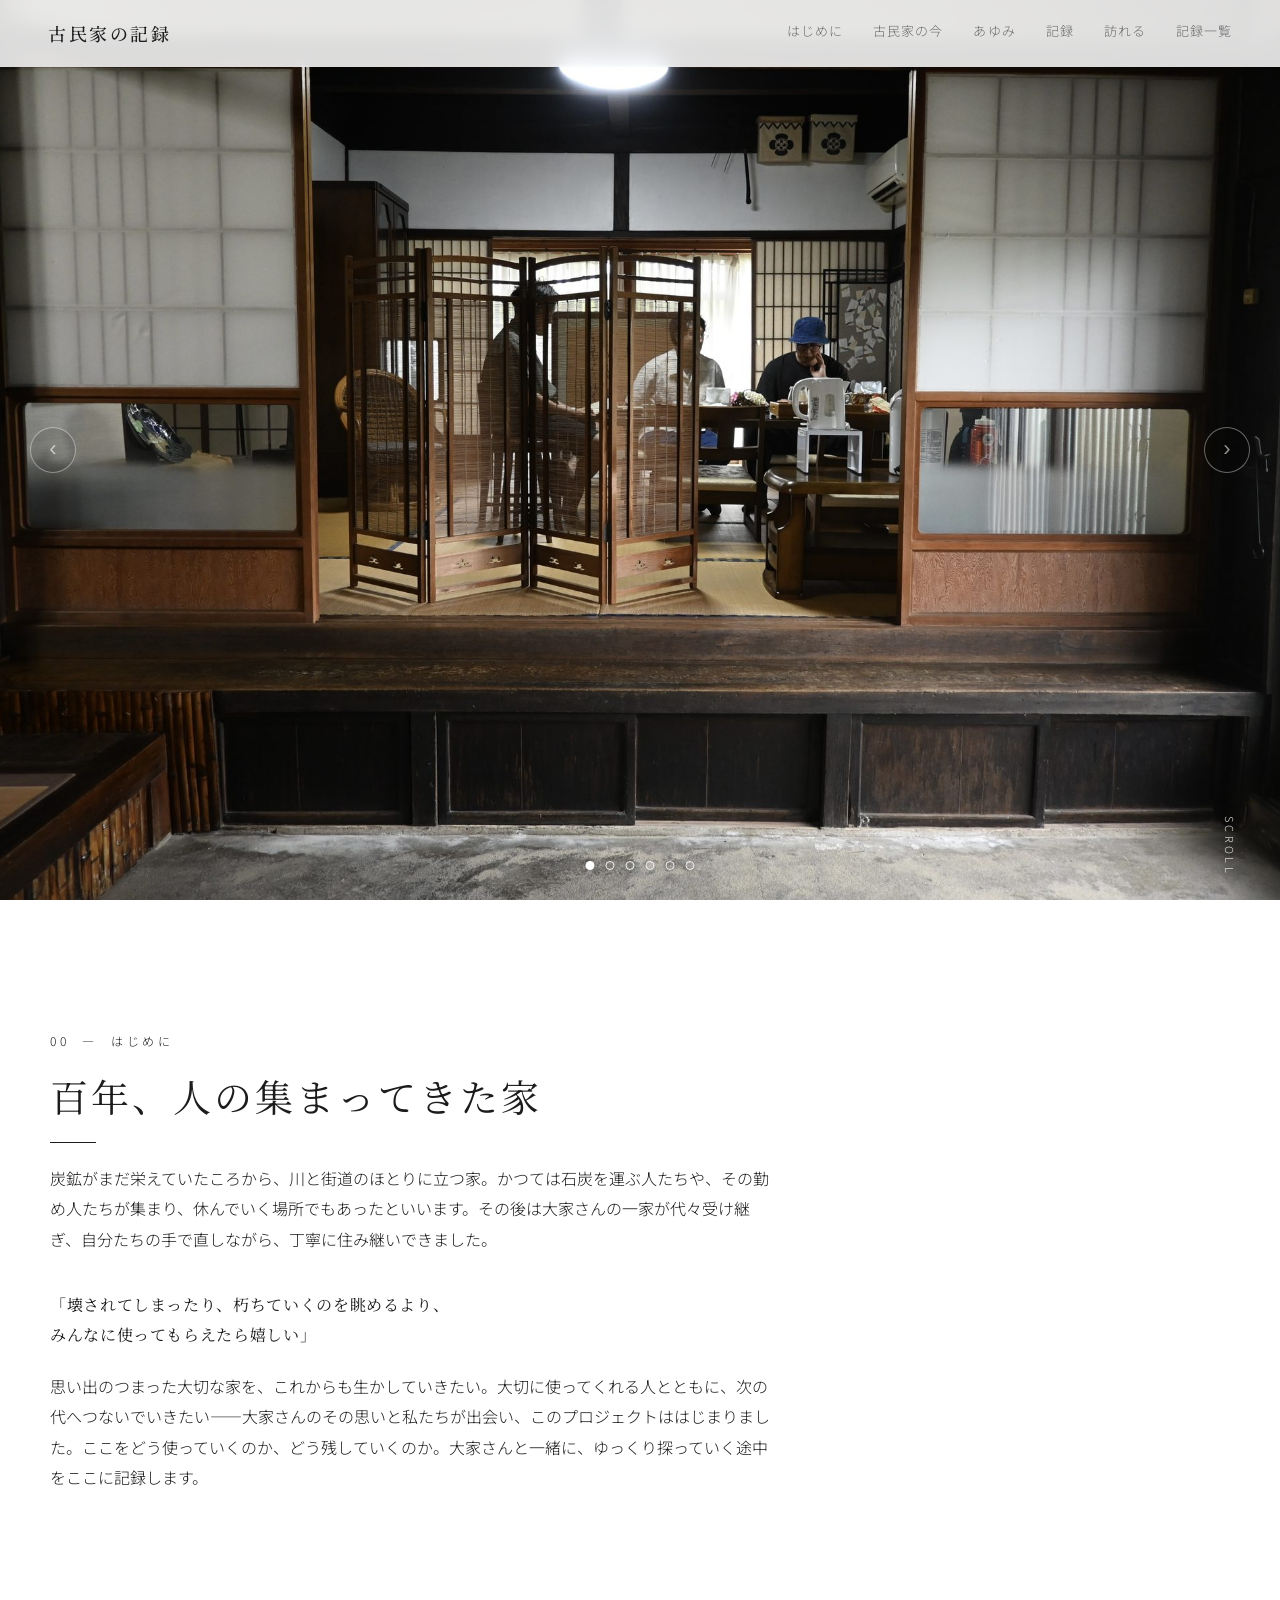
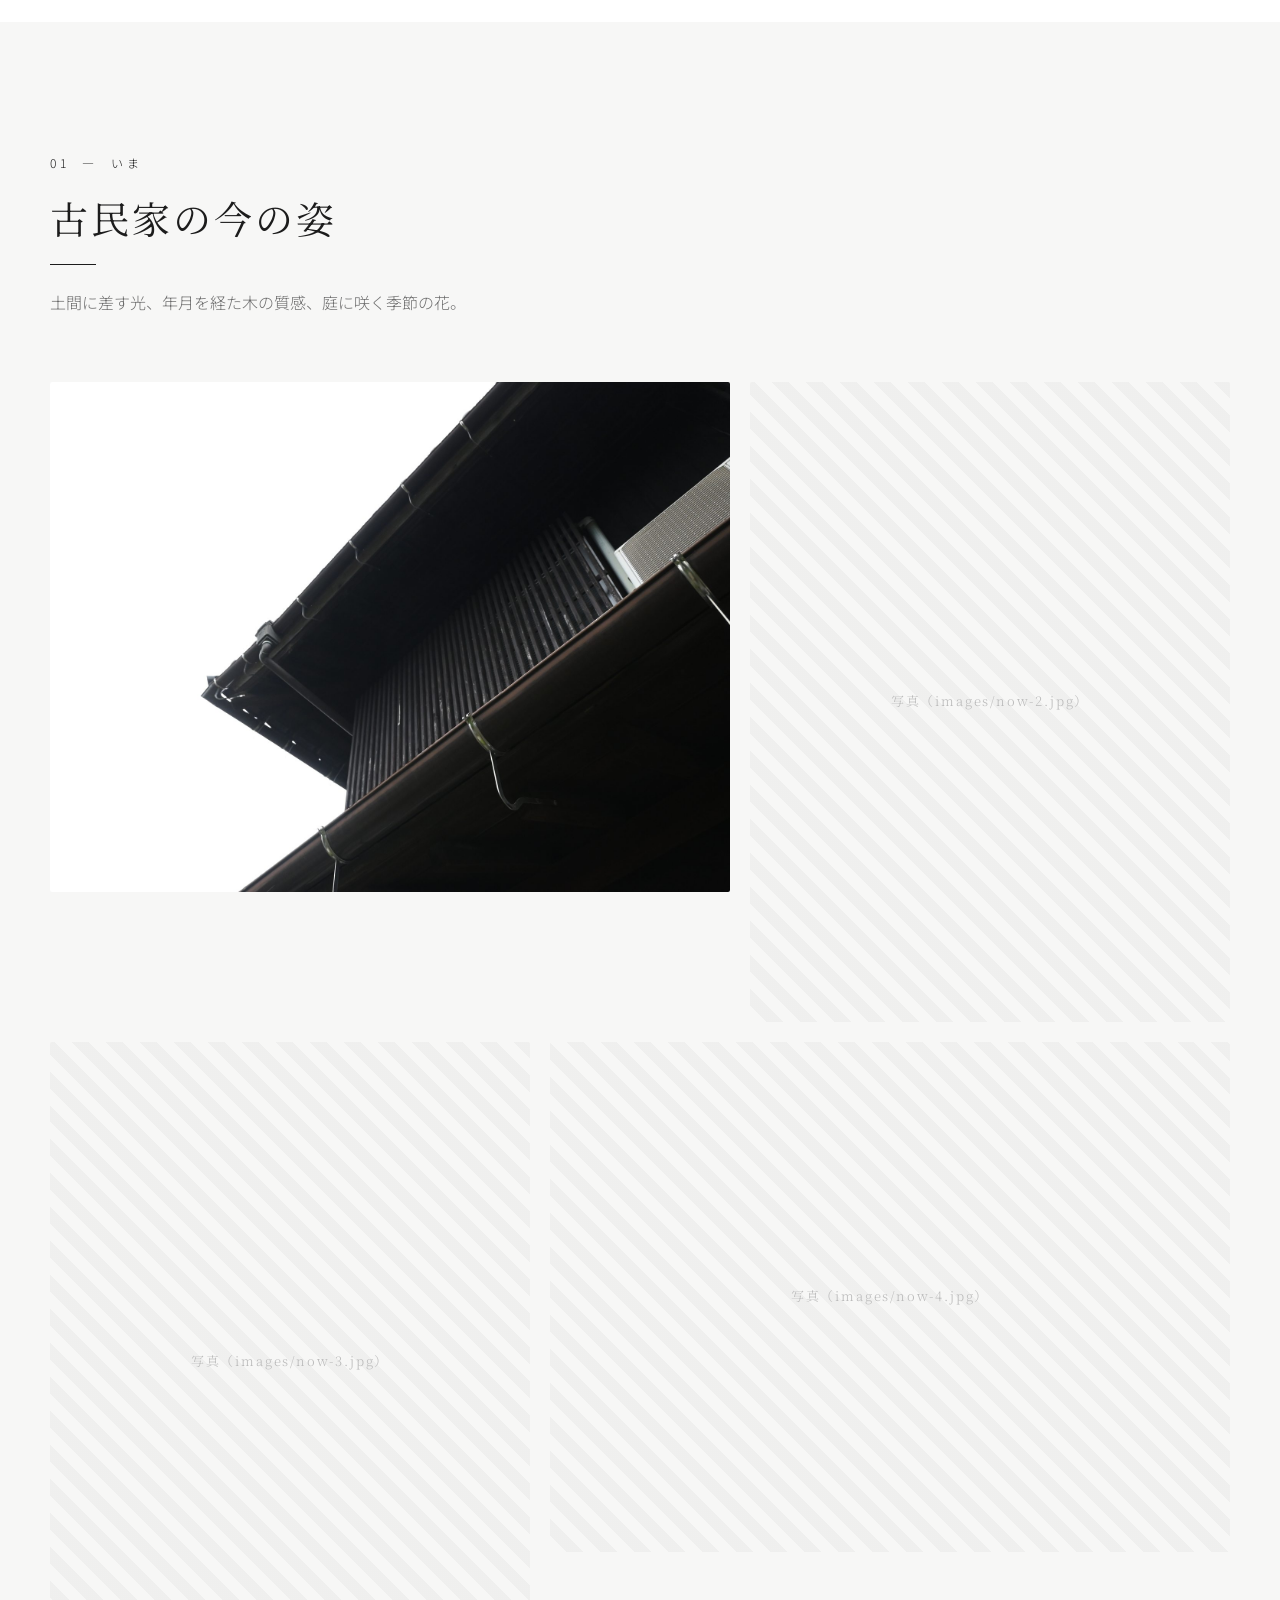
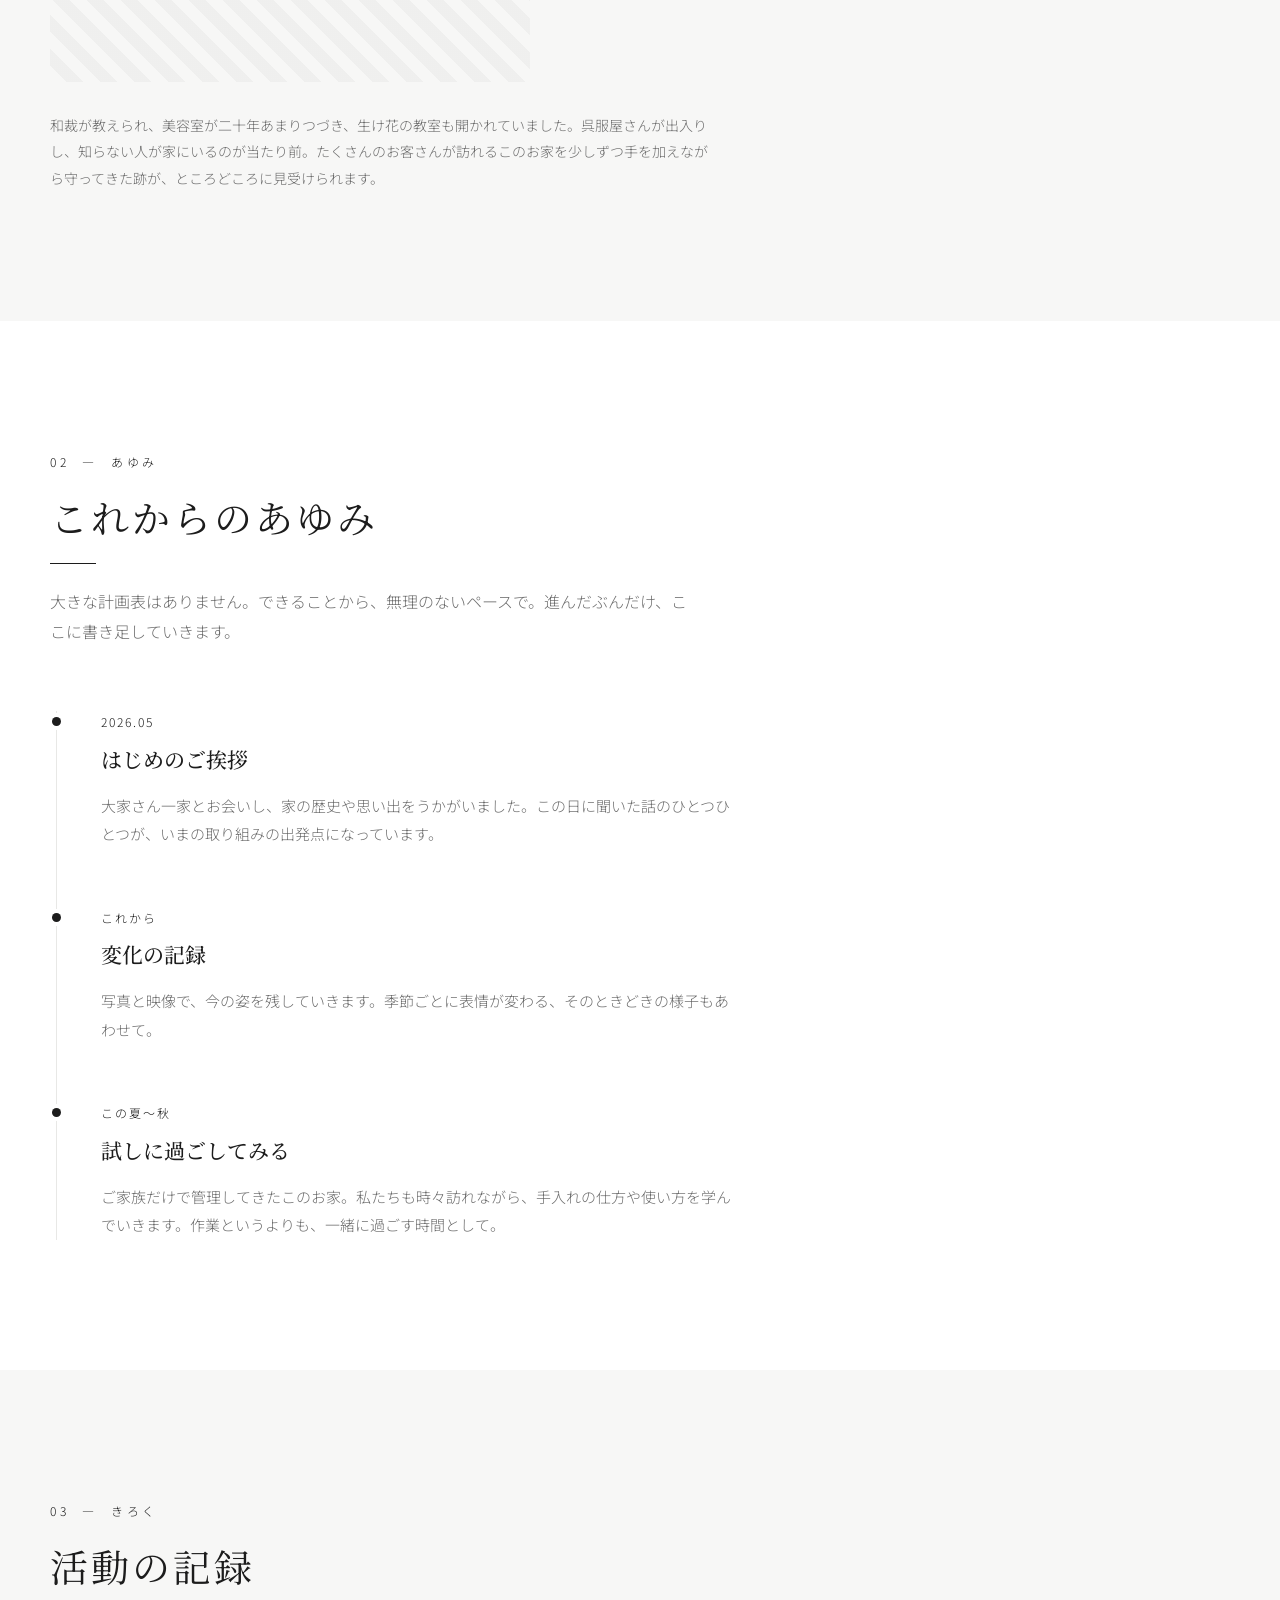
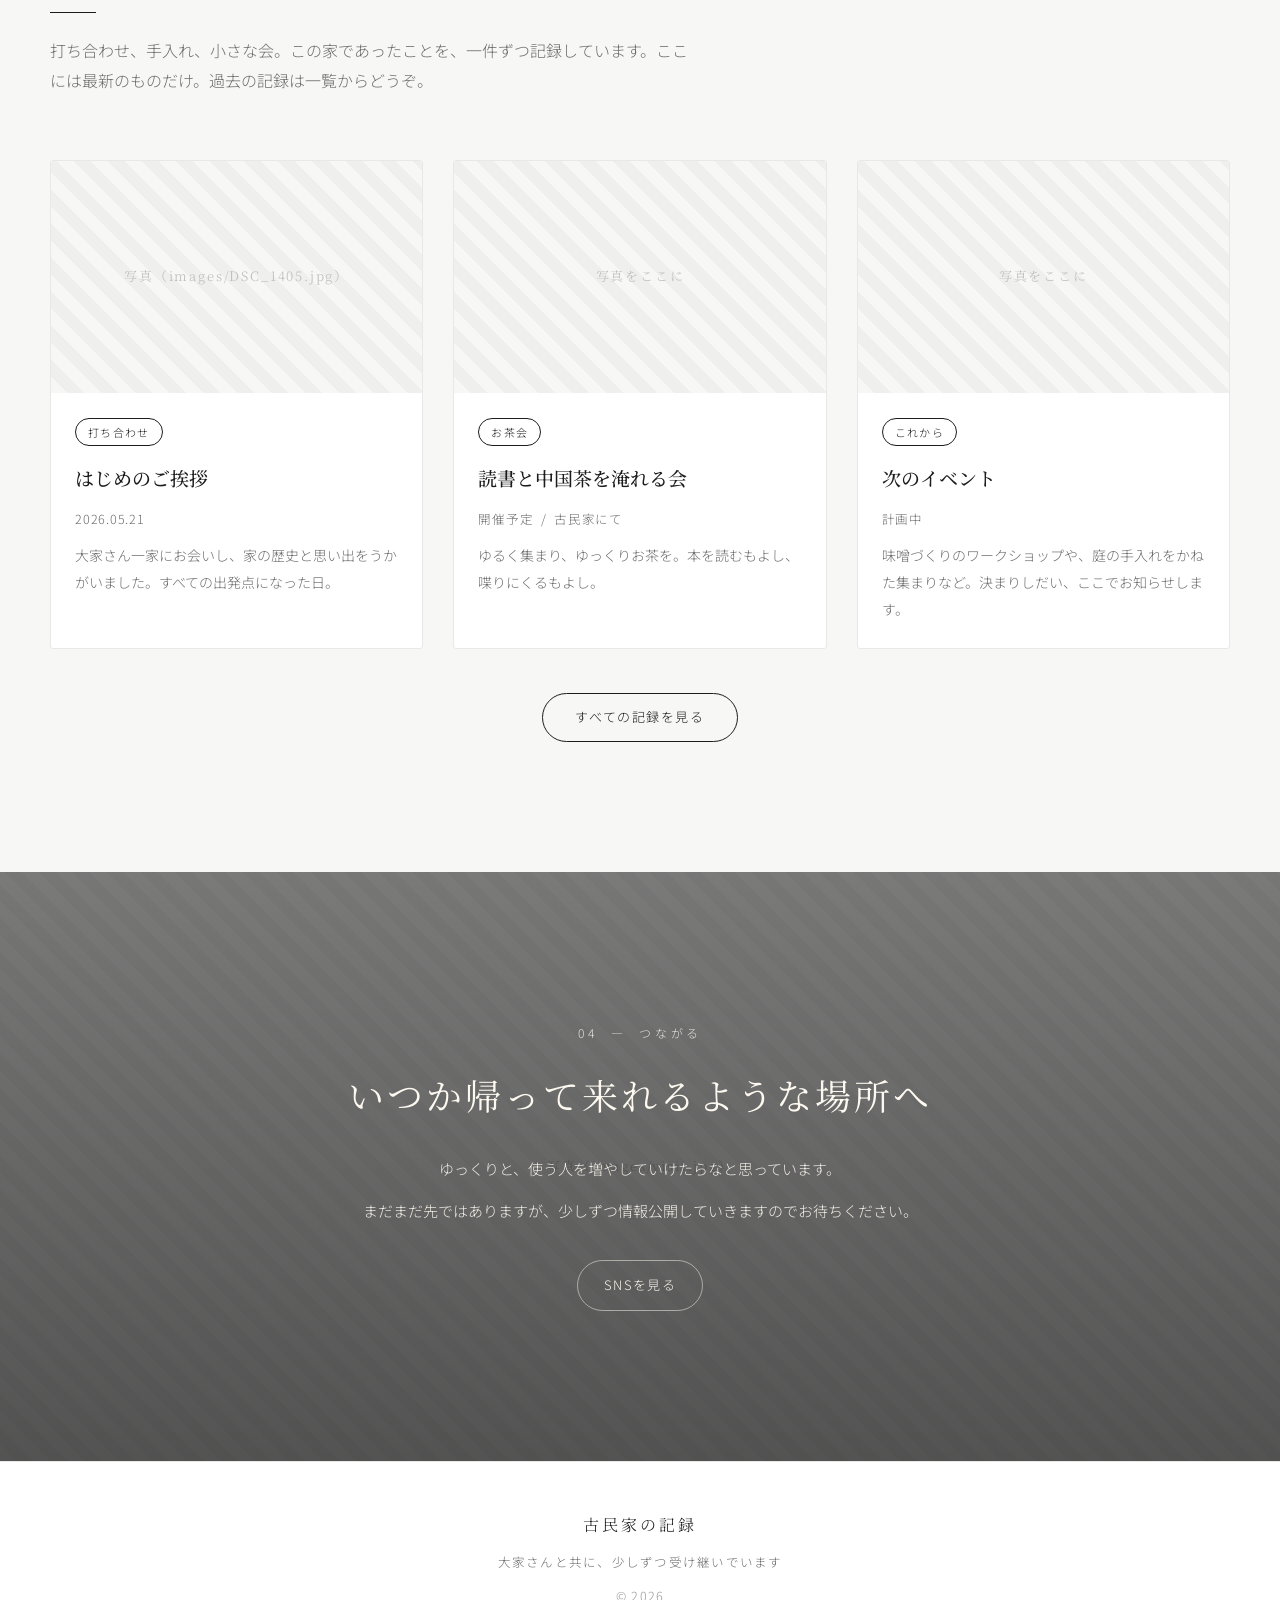
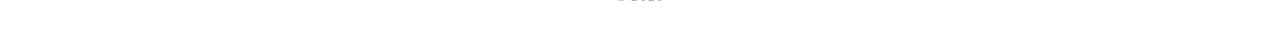
==== commit e4ed2425: "v2構成へ切り替え（ハルのv1編集を移植・あゆみセクション追加）" ====
--- a/index.html
+++ b/index.html
@@ -1,19 +1,20 @@
 <!DOCTYPE html>
 <!--
   ============================================================
-  古民家ウェブサイト（第一版）
+  古民家ウェブサイト（v2：記録ページ方式）
   ------------------------------------------------------------
-  ■ 写真の入れ方
-    1. このファイルと同じ場所に「images」というフォルダを作る
-    2. 下の名前で写真を入れる（.jpg でも .png でもOK。名前を合わせるだけ）
-         hero-1.jpg 〜 hero-6.jpg … トップのスライド写真
-         now-1.jpg 〜 now-4.jpg   … 古民家の今
-         record-1.jpg 〜 record-3.jpg … 記録・進捗
-         event-1.jpg, event-2.jpg … イベント報告
-         visit.jpg       … 訪れる（下部）
-    3. 写真がまだ無い場所は、自動で「写真をここに」の枠が出ます
-  ■ 文章の直し方
-    <!-- ▼ここから --> 〜 <!-- ▲ここまで --> の間の日本語を書き換えるだけ
+  ■ 構成
+    index.html … トップ（最新の記録カードだけ載せる）
+    archive.html  … 記録の一覧
+    posts/        … 1つの記録＝1ページ（_template.html をコピー）
+    images/日付/  … 記録ごとの写真フォルダ（ファイル名は自由）
+    assets/site.css … 全ページ共通の見た目
+
+  ■ 記録を1件追加する手順
+    1. images/2026-08-01/ のような日付フォルダを作り写真を入れる
+    2. posts/_template.html をコピーして本文を書く
+    3. archive.html の一覧に1行追加
+    4. このページの「活動の記録」カードの古いものを差し替え
   ============================================================
 -->
 <html lang="ja">
@@ -24,195 +25,25 @@
 <link rel="preconnect" href="https://fonts.googleapis.com">
 <link rel="preconnect" href="https://fonts.gstatic.com" crossorigin>
 <link href="https://fonts.googleapis.com/css2?family=Noto+Serif+JP:wght@300;400;500;600&family=Noto+Sans+JP:wght@300;400;500&display=swap" rel="stylesheet">
-<style>
-  :root{
-    --paper:#ffffff;
-    --paper-2:#f7f7f6;
-    --ink:#1c1c1c;
-    --ink-soft:#6d6d6d;
-    --line:#e8e8e6;
-    --accent:#1c1c1c;
-    --accent-deep:#1c1c1c;
-    --maxw:1180px;
-  }
-  *{box-sizing:border-box;margin:0;padding:0}
-  html{scroll-behavior:smooth}
-  body{
-    font-family:"Noto Sans JP",sans-serif;
-    color:var(--ink);
-    background:var(--paper);
-    line-height:1.9;
-    font-weight:300;
-    -webkit-font-smoothing:antialiased;
-  }
-  h1,h2,h3,.serif{font-family:"Noto Serif JP",serif}
-
-  /* ---------- ヘッダー ---------- */
-  header.nav{
-    position:fixed;top:0;left:0;right:0;z-index:50;
-    display:flex;align-items:center;justify-content:space-between;
-    padding:16px clamp(20px,5vw,48px);
-    background:rgba(255,255,255,.86);
-    backdrop-filter:blur(8px);
-    border-bottom:1px solid transparent;
-    transition:.4s;
-  }
-  header.nav.scrolled{border-bottom:1px solid var(--line)}
-  header.nav .logo{font-family:"Noto Serif JP",serif;font-size:18px;letter-spacing:.14em;font-weight:500}
-  header.nav nav{display:flex;gap:clamp(14px,2.4vw,30px)}
-  header.nav nav a{
-    color:var(--ink-soft);text-decoration:none;font-size:13px;letter-spacing:.08em;
-    padding-bottom:2px;border-bottom:1px solid transparent;transition:.25s;
-  }
-  header.nav nav a:hover{color:var(--ink);border-color:var(--accent)}
-  @media(max-width:640px){header.nav nav{display:none}}
-
-  /* ---------- 写真プレースホルダの仕組み ---------- */
-  .photo{position:relative;overflow:hidden;background:var(--paper-2)}
-  .photo::before{
-    content:attr(data-label);
-    position:absolute;inset:0;
-    display:flex;align-items:center;justify-content:center;
-    color:#bcbcbc;font-size:13px;letter-spacing:.14em;
-    font-family:"Noto Serif JP",serif;
-    background:
-      repeating-linear-gradient(45deg,transparent,transparent 12px,rgba(0,0,0,.03) 12px,rgba(0,0,0,.03) 24px),
-      var(--paper-2);
-  }
-  .photo img{
-    position:absolute;inset:0;width:100%;height:100%;object-fit:cover;display:block;
-    z-index:1;
-  }
-
-  /* ---------- ヒーロー（カルーセル） ---------- */
-  .hero{position:relative;height:100vh;min-height:560px;width:100%;overflow:hidden}
-  .hero .slide{position:absolute;inset:0;opacity:0;transition:opacity 2.4s ease;z-index:1}
-  .hero .slide.active{opacity:1;z-index:2}
-  .hero .slide .photo{position:absolute;inset:0}
-  .hero .dots{
-    position:absolute;z-index:5;bottom:30px;left:50%;transform:translateX(-50%);
-    display:flex;gap:11px;
-  }
-  .hero .dots button{
-    width:9px;height:9px;border-radius:50%;padding:0;cursor:pointer;
-    border:1px solid rgba(255,255,255,.85);background:transparent;transition:.3s;
-    box-shadow:0 0 4px rgba(0,0,0,.25);
-  }
-  .hero .dots button.active{background:#fff}
-  .hero{cursor:grab}
-  .hero.dragging{cursor:grabbing}
-  .hero .arrow{
-    position:absolute;top:50%;transform:translateY(-50%);z-index:5;
-    width:46px;height:46px;border-radius:50%;
-    border:1px solid rgba(255,255,255,.7);background:rgba(0,0,0,.18);
-    color:#fff;cursor:pointer;display:flex;align-items:center;justify-content:center;
-    font-size:22px;line-height:1;padding:0 0 3px;opacity:.55;transition:opacity .3s,background .3s;
-  }
-  .hero:hover .arrow{opacity:1}
-  .hero .arrow:hover{background:rgba(0,0,0,.4)}
-  .hero .arrow.prev{left:clamp(12px,3vw,30px)}
-  .hero .arrow.next{right:clamp(12px,3vw,30px)}
-  @media(max-width:640px){.hero .arrow{width:40px;height:40px;font-size:19px}}
-  .scroll-hint{
-    position:absolute;z-index:5;bottom:24px;right:clamp(16px,4vw,40px);
-    color:#fff;font-size:11px;letter-spacing:.3em;opacity:.85;
-    writing-mode:vertical-rl;text-shadow:0 0 6px rgba(0,0,0,.35);
-  }
-
-  /* ---------- はじめに ---------- */
-  .about-inner{max-width:720px}
-  .about-inner p{margin-top:20px;font-size:clamp(14.5px,1.8vw,16px);color:var(--ink)}
-  .about-quote{
-    font-family:"Noto Serif JP",serif;font-weight:400;
-    font-size:clamp(18px,2.6vw,24px);line-height:1.9;letter-spacing:.04em;
-    margin:36px 0 6px !important;
-  }
-  .about-attr{font-size:13px !important;color:var(--ink-soft) !important;margin-top:8px !important;letter-spacing:.08em}
-
-  /* ---------- 汎用セクション ---------- */
-  section{padding:clamp(70px,11vw,130px) clamp(20px,5vw,48px)}
-  .wrap{max-width:var(--maxw);margin:0 auto}
-  .sec-head{margin-bottom:clamp(38px,6vw,64px)}
-  .sec-head .idx{font-size:12px;letter-spacing:.3em;color:var(--accent-deep);margin-bottom:14px}
-  .sec-head h2{font-size:clamp(24px,3.6vw,38px);font-weight:400;letter-spacing:.08em;line-height:1.5}
-  .sec-head .lead{margin-top:22px;max-width:640px;color:var(--ink-soft);font-size:clamp(14px,1.7vw,16px)}
-  .divider{width:46px;height:1px;background:var(--accent);margin:18px 0 0}
-
-  /* 古民家の今：写真グリッド */
-  .now-grid{display:grid;grid-template-columns:repeat(12,1fr);gap:clamp(10px,1.6vw,20px)}
-  .now-grid .photo{border-radius:2px}
-  .now-grid .g1{grid-column:span 7;aspect-ratio:4/3}
-  .now-grid .g2{grid-column:span 5;aspect-ratio:3/4}
-  .now-grid .g3{grid-column:span 5;aspect-ratio:3/4}
-  .now-grid .g4{grid-column:span 7;aspect-ratio:4/3}
-  @media(max-width:720px){
-    .now-grid .g1,.now-grid .g2,.now-grid .g3,.now-grid .g4{grid-column:1 / -1;aspect-ratio:4/3}
-  }
-  .now-note{margin-top:30px;color:var(--ink-soft);font-size:14px;max-width:660px}
-
-  /* 記録・進捗：タイムライン */
-  .timeline{border-left:1px solid var(--line);margin-left:6px}
-  .t-item{position:relative;padding:0 0 clamp(40px,6vw,58px) clamp(26px,4vw,44px)}
-  .t-item:last-child{padding-bottom:0}
-  .t-item::before{
-    content:"";position:absolute;left:-5px;top:6px;width:9px;height:9px;border-radius:50%;
-    background:var(--accent);box-shadow:0 0 0 4px var(--paper);
-  }
-  .t-item .date{font-size:12px;letter-spacing:.16em;color:var(--accent-deep);margin-bottom:6px}
-  .t-item h3{font-size:clamp(17px,2.2vw,21px);font-weight:500;margin-bottom:12px}
-  .t-item p{color:var(--ink-soft);font-size:15px;max-width:640px}
-  .t-item .photo{margin-top:18px;aspect-ratio:16/9;border-radius:2px;max-width:560px}
-
-  /* イベント報告：カード */
-  .events{display:grid;grid-template-columns:repeat(auto-fit,minmax(280px,1fr));gap:clamp(18px,2.4vw,30px)}
-  .ev-card{background:var(--paper-2);border:1px solid var(--line);border-radius:3px;overflow:hidden;display:flex;flex-direction:column}
-  .ev-card .photo{aspect-ratio:16/10}
-  .ev-card .body{padding:22px 24px 26px}
-  .ev-card .tag{display:inline-block;font-size:11px;letter-spacing:.12em;color:var(--accent-deep);border:1px solid var(--accent);border-radius:999px;padding:3px 12px;margin-bottom:14px}
-  .ev-card h3{font-size:19px;font-weight:500;margin-bottom:10px}
-  .ev-card .meta{font-size:12.5px;color:var(--ink-soft);letter-spacing:.06em;margin-bottom:12px}
-  .ev-card p{font-size:14px;color:var(--ink-soft)}
-
-  /* 訪れる */
-  .visit{position:relative;color:#fdf9f0;padding:0}
-  .visit .photo{position:absolute;inset:0;z-index:0}
-  .visit::after{content:"";position:absolute;inset:0;z-index:1;background:linear-gradient(180deg,rgba(20,20,20,.55),rgba(20,20,20,.72))}
-  .visit .inner{position:relative;z-index:2;max-width:720px;margin:0 auto;text-align:center;padding:clamp(80px,13vw,150px) 24px}
-  .visit .idx{font-size:12px;letter-spacing:.3em;opacity:.85;margin-bottom:16px}
-  .visit h2{font-size:clamp(24px,3.6vw,36px);font-weight:400;letter-spacing:.08em;margin-bottom:26px}
-  .visit p{opacity:.92;font-size:15px;font-weight:300;margin:0 auto 14px;max-width:560px}
-  .visit .contact{margin-top:34px;display:flex;gap:14px;justify-content:center;flex-wrap:wrap}
-  .visit .contact a{
-    color:#fdf9f0;text-decoration:none;border:1px solid rgba(253,249,240,.5);
-    padding:12px 26px;border-radius:999px;font-size:13px;letter-spacing:.1em;transition:.25s;
-  }
-  .visit .contact a:hover{background:rgba(253,249,240,.12);border-color:#fdf9f0}
-
-  /* フッター */
-  footer{background:#fff;color:var(--ink-soft);text-align:center;padding:48px 24px;font-size:12.5px;letter-spacing:.1em;border-top:1px solid var(--line)}
-  footer .fl{font-family:"Noto Serif JP",serif;font-size:16px;letter-spacing:.18em;color:var(--ink);margin-bottom:10px}
-  footer a{color:var(--ink-soft)}
-
-  .fade{opacity:0;transform:translateY(24px);transition:opacity 1s ease,transform 1s ease}
-  .fade.in{opacity:1;transform:none}
-</style>
+<link rel="stylesheet" href="assets/site.css">
 </head>
 <body>
 
 <header class="nav" id="nav">
-  <div class="logo">古民家の記録</div>
+  <div class="logo"><a href="index.html">古民家の記録</a></div>
   <nav>
     <a href="#about">はじめに</a>
     <a href="#now">古民家の今</a>
-    <a href="#record">引き継ぎの記録</a>
-    <a href="#event">イベント</a>
+    <a href="#walk">あゆみ</a>
+    <a href="#record">記録</a>
     <a href="#visit">訪れる</a>
+    <a href="archive.html">記録一覧</a>
   </nav>
 </header>
 
 <!-- ============ トップ ============ -->
 <div class="hero" id="hero">
-  <!-- ▼スライドを増やしたい時はこの .slide をコピーして hero-4.jpg… と足すだけ -->
+  <!-- ▼スライドを増やしたい時はこの .slide をコピーして hero-7.jpg… と足すだけ -->
   <div class="slide active">
     <div class="photo" data-label="写真をここに（images/hero-1.jpg）">
       <img src="images/hero-1.jpg" alt="古民家の外観1" onerror="this.style.display='none'">
@@ -292,8 +123,8 @@
   </div>
 </section>
 
-<!-- ============ 記録・進捗 ============ -->
-<section id="record">
+<!-- ============ これからのあゆみ ============ -->
+<section id="walk">
   <div class="wrap">
     <div class="sec-head fade">
       <div class="idx">02 &nbsp;&mdash;&nbsp; あゆみ</div>
@@ -305,7 +136,7 @@
     </div>
 
     <div class="timeline fade">
-      <!-- ▼各項目：日付・見出し・本文・写真名 を差し替え -->
+      <!-- ▼各項目：日付・見出し・本文 を差し替え -->
       <div class="t-item">
         <div class="date">2026.05</div>
         <h3>はじめのご挨拶</h3>
@@ -326,22 +157,31 @@
   </div>
 </section>
 
-<!-- ============ イベント報告 ============ -->
-<section id="event">
+<!-- ============ 活動の記録（最新分だけカードで見せる） ============ -->
+<section id="record" style="background:var(--paper-2)">
   <div class="wrap">
     <div class="sec-head fade">
-      <div class="idx">03 &nbsp;&mdash;&nbsp; あつまる</div>
-      <h2>イベントの報告</h2>
+      <div class="idx">03 &nbsp;&mdash;&nbsp; きろく</div>
+      <h2>活動の記録</h2>
       <div class="divider"></div>
       <!-- ▼ここから -->
-      <p class="lead">大きな催しではなく、お茶を淹れるくらいの小さな会から。</p>
+      <p class="lead">打ち合わせ、手入れ、小さな会。この家であったことを、一件ずつ記録しています。ここには最新のものだけ。過去の記録は一覧からどうぞ。</p>
       <!-- ▲ここまで -->
     </div>
 
     <div class="events fade">
-      <!-- ▼各カードを差し替え -->
+      <!-- ▼カード：新しい記録ができたら一番上に足し、古いものを削る（3枚まで目安） -->
+      <a class="ev-card" href="posts/2026-05-21_goaisatsu.html">
+        <div class="photo" data-label="写真（images/DSC_1405.jpg）"><img src="images/DSC_1405.jpg" alt="はじめのご挨拶" onerror="this.style.display='none'"></div>
+        <div class="body">
+          <span class="tag">打ち合わせ</span>
+          <h3>はじめのご挨拶</h3>
+          <div class="meta">2026.05.21</div>
+          <p>大家さん一家にお会いし、家の歴史と思い出をうかがいました。すべての出発点になった日。</p>
+        </div>
+      </a>
       <article class="ev-card">
-        <div class="photo" data-label="写真（images/event-1.jpg）"><img src="images/event-1.jpg" alt="イベント1" onerror="this.style.display='none'"></div>
+        <div class="photo" data-label="写真をここに"></div>
         <div class="body">
           <span class="tag">お茶会</span>
           <h3>読書と中国茶を淹れる会</h3>
@@ -350,7 +190,7 @@
         </div>
       </article>
       <article class="ev-card">
-        <div class="photo" data-label="写真（images/event-2.jpg）"><img src="images/event-2.jpg" alt="イベント2" onerror="this.style.display='none'"></div>
+        <div class="photo" data-label="写真をここに"></div>
         <div class="body">
           <span class="tag">これから</span>
           <h3>次のイベント</h3>
@@ -360,6 +200,8 @@
       </article>
       <!-- ▲ここまで -->
     </div>
+
+    <div class="more fade"><a href="archive.html">すべての記録を見る</a></div>
   </div>
 </section>
 
@@ -373,7 +215,6 @@
     <p>ゆっくりと、使う人を増やしていけたらなと思っています。</p>
     <p>まだまだ先ではありますが、少しずつ情報公開していきますのでお待ちください。</p>
     <div class="contact">
-
       <a href="#">SNSを見る</a>
     </div>
     <!-- ▲ここまで -->
@@ -428,7 +269,6 @@
       if(Math.abs(dx)>45){go(dx<0?i+1:i-1);reset();}
     });
     hero.addEventListener('pointerleave',()=>{dragging=false;hero.classList.remove('dragging');});
-    /* 画像のドラッグ選択を無効化 */
     hero.querySelectorAll('img').forEach(im=>im.setAttribute('draggable','false'));
 
     reset();
--- a/assets/site.css
+++ b/assets/site.css
@@ -0,0 +1,224 @@
+/* ============================================================
+   古民家の記録 共通スタイル（v2）
+   index-v2.html / archive.html / posts/ 以下で共用
+   ============================================================ */
+:root{
+  --paper:#ffffff;
+  --paper-2:#f7f7f6;
+  --ink:#1c1c1c;
+  --ink-soft:#6d6d6d;
+  --line:#e8e8e6;
+  --accent:#1c1c1c;
+  --accent-deep:#1c1c1c;
+  --maxw:1180px;
+}
+*{box-sizing:border-box;margin:0;padding:0}
+html{scroll-behavior:smooth}
+body{
+  font-family:"Noto Sans JP",sans-serif;
+  color:var(--ink);
+  background:var(--paper);
+  line-height:1.9;
+  font-weight:300;
+  -webkit-font-smoothing:antialiased;
+}
+h1,h2,h3,.serif{font-family:"Noto Serif JP",serif}
+
+/* ---------- ヘッダー ---------- */
+header.nav{
+  position:fixed;top:0;left:0;right:0;z-index:50;
+  display:flex;align-items:center;justify-content:space-between;
+  padding:16px clamp(20px,5vw,48px);
+  background:rgba(255,255,255,.86);
+  backdrop-filter:blur(8px);
+  border-bottom:1px solid transparent;
+  transition:.4s;
+}
+header.nav.scrolled{border-bottom:1px solid var(--line)}
+header.nav .logo{font-family:"Noto Serif JP",serif;font-size:18px;letter-spacing:.14em;font-weight:500}
+header.nav .logo a{color:inherit;text-decoration:none}
+header.nav nav{display:flex;gap:clamp(14px,2.4vw,30px)}
+header.nav nav a{
+  color:var(--ink-soft);text-decoration:none;font-size:13px;letter-spacing:.08em;
+  padding-bottom:2px;border-bottom:1px solid transparent;transition:.25s;
+}
+header.nav nav a:hover{color:var(--ink);border-color:var(--accent)}
+@media(max-width:640px){header.nav nav{display:none}}
+
+/* ---------- 写真プレースホルダの仕組み ---------- */
+.photo{position:relative;overflow:hidden;background:var(--paper-2)}
+.photo::before{
+  content:attr(data-label);
+  position:absolute;inset:0;
+  display:flex;align-items:center;justify-content:center;
+  color:#bcbcbc;font-size:13px;letter-spacing:.14em;
+  font-family:"Noto Serif JP",serif;
+  background:
+    repeating-linear-gradient(45deg,transparent,transparent 12px,rgba(0,0,0,.03) 12px,rgba(0,0,0,.03) 24px),
+    var(--paper-2);
+}
+.photo img{
+  position:absolute;inset:0;width:100%;height:100%;object-fit:cover;display:block;
+  z-index:1;
+}
+
+/* ---------- ヒーロー（カルーセル） ---------- */
+.hero{position:relative;height:100vh;min-height:560px;width:100%;overflow:hidden}
+.hero .slide{position:absolute;inset:0;opacity:0;transition:opacity 2.4s ease;z-index:1}
+.hero .slide.active{opacity:1;z-index:2}
+.hero .slide .photo{position:absolute;inset:0}
+.hero .dots{
+  position:absolute;z-index:5;bottom:30px;left:50%;transform:translateX(-50%);
+  display:flex;gap:11px;
+}
+.hero .dots button{
+  width:9px;height:9px;border-radius:50%;padding:0;cursor:pointer;
+  border:1px solid rgba(255,255,255,.85);background:transparent;transition:.3s;
+  box-shadow:0 0 4px rgba(0,0,0,.25);
+}
+.hero .dots button.active{background:#fff}
+.hero{cursor:grab}
+.hero.dragging{cursor:grabbing}
+.hero .arrow{
+  position:absolute;top:50%;transform:translateY(-50%);z-index:5;
+  width:46px;height:46px;border-radius:50%;
+  border:1px solid rgba(255,255,255,.7);background:rgba(0,0,0,.18);
+  color:#fff;cursor:pointer;display:flex;align-items:center;justify-content:center;
+  font-size:22px;line-height:1;padding:0 0 3px;opacity:.55;transition:opacity .3s,background .3s;
+}
+.hero:hover .arrow{opacity:1}
+.hero .arrow:hover{background:rgba(0,0,0,.4)}
+.hero .arrow.prev{left:clamp(12px,3vw,30px)}
+.hero .arrow.next{right:clamp(12px,3vw,30px)}
+@media(max-width:640px){.hero .arrow{width:40px;height:40px;font-size:19px}}
+.scroll-hint{
+  position:absolute;z-index:5;bottom:24px;right:clamp(16px,4vw,40px);
+  color:#fff;font-size:11px;letter-spacing:.3em;opacity:.85;
+  writing-mode:vertical-rl;text-shadow:0 0 6px rgba(0,0,0,.35);
+}
+
+/* ---------- はじめに ---------- */
+.about-inner{max-width:720px}
+.about-inner p{margin-top:20px;font-size:clamp(14.5px,1.8vw,16px);color:var(--ink)}
+.about-quote{
+  font-family:"Noto Serif JP",serif;font-weight:400;
+  font-size:clamp(18px,2.6vw,24px);line-height:1.9;letter-spacing:.04em;
+  margin:36px 0 6px !important;
+}
+.about-attr{font-size:13px !important;color:var(--ink-soft) !important;margin-top:8px !important;letter-spacing:.08em}
+
+/* ---------- 汎用セクション ---------- */
+section{padding:clamp(70px,11vw,130px) clamp(20px,5vw,48px)}
+.wrap{max-width:var(--maxw);margin:0 auto}
+.sec-head{margin-bottom:clamp(38px,6vw,64px)}
+.sec-head .idx{font-size:12px;letter-spacing:.3em;color:var(--accent-deep);margin-bottom:14px}
+.sec-head h2{font-size:clamp(24px,3.6vw,38px);font-weight:400;letter-spacing:.08em;line-height:1.5}
+.sec-head .lead{margin-top:22px;max-width:640px;color:var(--ink-soft);font-size:clamp(14px,1.7vw,16px)}
+.divider{width:46px;height:1px;background:var(--accent);margin:18px 0 0}
+
+/* 古民家の今：写真グリッド */
+.now-grid{display:grid;grid-template-columns:repeat(12,1fr);gap:clamp(10px,1.6vw,20px)}
+.now-grid .photo{border-radius:2px}
+.now-grid .g1{grid-column:span 7;aspect-ratio:4/3}
+.now-grid .g2{grid-column:span 5;aspect-ratio:3/4}
+.now-grid .g3{grid-column:span 5;aspect-ratio:3/4}
+.now-grid .g4{grid-column:span 7;aspect-ratio:4/3}
+@media(max-width:720px){
+  .now-grid .g1,.now-grid .g2,.now-grid .g3,.now-grid .g4{grid-column:1 / -1;aspect-ratio:4/3}
+}
+.now-note{margin-top:30px;color:var(--ink-soft);font-size:14px;max-width:660px}
+
+/* これからのあゆみ：タイムライン */
+.timeline{border-left:1px solid var(--line);margin-left:6px}
+.t-item{position:relative;padding:0 0 clamp(40px,6vw,58px) clamp(26px,4vw,44px)}
+.t-item:last-child{padding-bottom:0}
+.t-item::before{
+  content:"";position:absolute;left:-5px;top:6px;width:9px;height:9px;border-radius:50%;
+  background:var(--accent);box-shadow:0 0 0 4px var(--paper);
+}
+.t-item .date{font-size:12px;letter-spacing:.16em;color:var(--accent-deep);margin-bottom:6px}
+.t-item h3{font-size:clamp(17px,2.2vw,21px);font-weight:500;margin-bottom:12px}
+.t-item p{color:var(--ink-soft);font-size:15px;max-width:640px}
+.t-item .photo{margin-top:18px;aspect-ratio:16/9;border-radius:2px;max-width:560px}
+
+/* 記録カード */
+.events{display:grid;grid-template-columns:repeat(auto-fit,minmax(280px,1fr));gap:clamp(18px,2.4vw,30px)}
+.ev-card{background:var(--paper);border:1px solid var(--line);border-radius:3px;overflow:hidden;display:flex;flex-direction:column}
+.ev-card .photo{aspect-ratio:16/10}
+.ev-card .body{padding:22px 24px 26px}
+.ev-card .tag{display:inline-block;font-size:11px;letter-spacing:.12em;color:var(--accent-deep);border:1px solid var(--accent);border-radius:999px;padding:3px 12px;margin-bottom:14px}
+.ev-card h3{font-size:19px;font-weight:500;margin-bottom:10px}
+.ev-card .meta{font-size:12.5px;color:var(--ink-soft);letter-spacing:.06em;margin-bottom:12px}
+.ev-card p{font-size:14px;color:var(--ink-soft)}
+a.ev-card{text-decoration:none;color:inherit;transition:transform .3s,box-shadow .3s}
+a.ev-card:hover{transform:translateY(-3px);box-shadow:0 10px 28px rgba(0,0,0,.07)}
+.more{margin-top:clamp(30px,4vw,44px);text-align:center}
+.more a{
+  display:inline-block;border:1px solid var(--ink);border-radius:999px;
+  padding:11px 32px;font-size:13px;letter-spacing:.12em;color:var(--ink);
+  text-decoration:none;transition:.25s;
+}
+.more a:hover{background:var(--ink);color:#fff}
+
+/* 訪れる */
+.visit{position:relative;color:#fdf9f0;padding:0}
+.visit .photo{position:absolute;inset:0;z-index:0}
+.visit::after{content:"";position:absolute;inset:0;z-index:1;background:linear-gradient(180deg,rgba(20,20,20,.55),rgba(20,20,20,.72))}
+.visit .inner{position:relative;z-index:2;max-width:720px;margin:0 auto;text-align:center;padding:clamp(80px,13vw,150px) 24px}
+.visit .idx{font-size:12px;letter-spacing:.3em;opacity:.85;margin-bottom:16px}
+.visit h2{font-size:clamp(24px,3.6vw,36px);font-weight:400;letter-spacing:.08em;margin-bottom:26px}
+.visit p{opacity:.92;font-size:15px;font-weight:300;margin:0 auto 14px;max-width:560px}
+.visit .contact{margin-top:34px;display:flex;gap:14px;justify-content:center;flex-wrap:wrap}
+.visit .contact a{
+  color:#fdf9f0;text-decoration:none;border:1px solid rgba(253,249,240,.5);
+  padding:12px 26px;border-radius:999px;font-size:13px;letter-spacing:.1em;transition:.25s;
+}
+.visit .contact a:hover{background:rgba(253,249,240,.12);border-color:#fdf9f0}
+
+/* フッター */
+footer{background:#fff;color:var(--ink-soft);text-align:center;padding:48px 24px;font-size:12.5px;letter-spacing:.1em;border-top:1px solid var(--line)}
+footer .fl{font-family:"Noto Serif JP",serif;font-size:16px;letter-spacing:.18em;color:var(--ink);margin-bottom:10px}
+footer a{color:var(--ink-soft)}
+
+.fade{opacity:0;transform:translateY(24px);transition:opacity 1s ease,transform 1s ease}
+.fade.in{opacity:1;transform:none}
+
+/* ============================================================
+   記録ページ（posts/）
+   ============================================================ */
+.post{max-width:760px;margin:0 auto;padding:130px clamp(20px,5vw,48px) 90px}
+.post-head{margin-bottom:42px;padding-bottom:28px;border-bottom:1px solid var(--line)}
+.post-head .date{font-size:12.5px;letter-spacing:.16em;color:var(--ink-soft);margin-bottom:12px}
+.post-head .tag{display:inline-block;font-size:11px;letter-spacing:.12em;border:1px solid var(--ink);border-radius:999px;padding:3px 12px;margin-bottom:16px}
+.post-head h1{font-size:clamp(25px,4vw,36px);font-weight:500;letter-spacing:.06em;line-height:1.6}
+.post p{margin:0 0 22px;font-size:15.5px}
+.post figure{margin:36px 0}
+.post figure .photo{aspect-ratio:3/2;border-radius:2px}
+.post figcaption{margin-top:10px;font-size:12.5px;color:var(--ink-soft);letter-spacing:.06em}
+.post .grid2{display:grid;grid-template-columns:1fr 1fr;gap:14px}
+.post .grid2 .photo{aspect-ratio:3/2}
+@media(max-width:600px){.post .grid2{grid-template-columns:1fr}}
+.post .video{position:relative;aspect-ratio:16/9;margin:36px 0;background:var(--paper-2)}
+.post .video iframe{position:absolute;inset:0;width:100%;height:100%;border:0}
+.back{
+  display:inline-block;margin-top:34px;color:var(--ink-soft);text-decoration:none;
+  font-size:13.5px;letter-spacing:.08em;border-bottom:1px solid var(--line);transition:.2s;
+}
+.back:hover{color:var(--ink);border-color:var(--ink)}
+
+/* ============================================================
+   記録一覧（archive.html）
+   ============================================================ */
+.archive{max-width:760px;margin:0 auto;padding:130px clamp(20px,5vw,48px) 90px}
+.archive h1{font-size:clamp(24px,3.4vw,32px);font-weight:400;letter-spacing:.08em}
+.archive .archive-lead{margin-top:14px;color:var(--ink-soft);font-size:14.5px}
+.archive .year{font-size:13px;letter-spacing:.2em;color:var(--ink-soft);margin:44px 0 4px;font-family:"Noto Serif JP",serif}
+.rec-list{list-style:none}
+.rec-list a{
+  display:flex;align-items:baseline;gap:16px;padding:16px 6px;
+  border-bottom:1px solid var(--line);text-decoration:none;color:var(--ink);
+  font-size:15px;transition:.2s;
+}
+.rec-list a:hover{background:var(--paper-2)}
+.rec-list .d{font-size:12.5px;letter-spacing:.1em;color:var(--ink-soft);min-width:48px}
+.rec-list .t{font-size:11px;border:1px solid var(--line);border-radius:999px;padding:2px 10px;color:var(--ink-soft);white-space:nowrap}
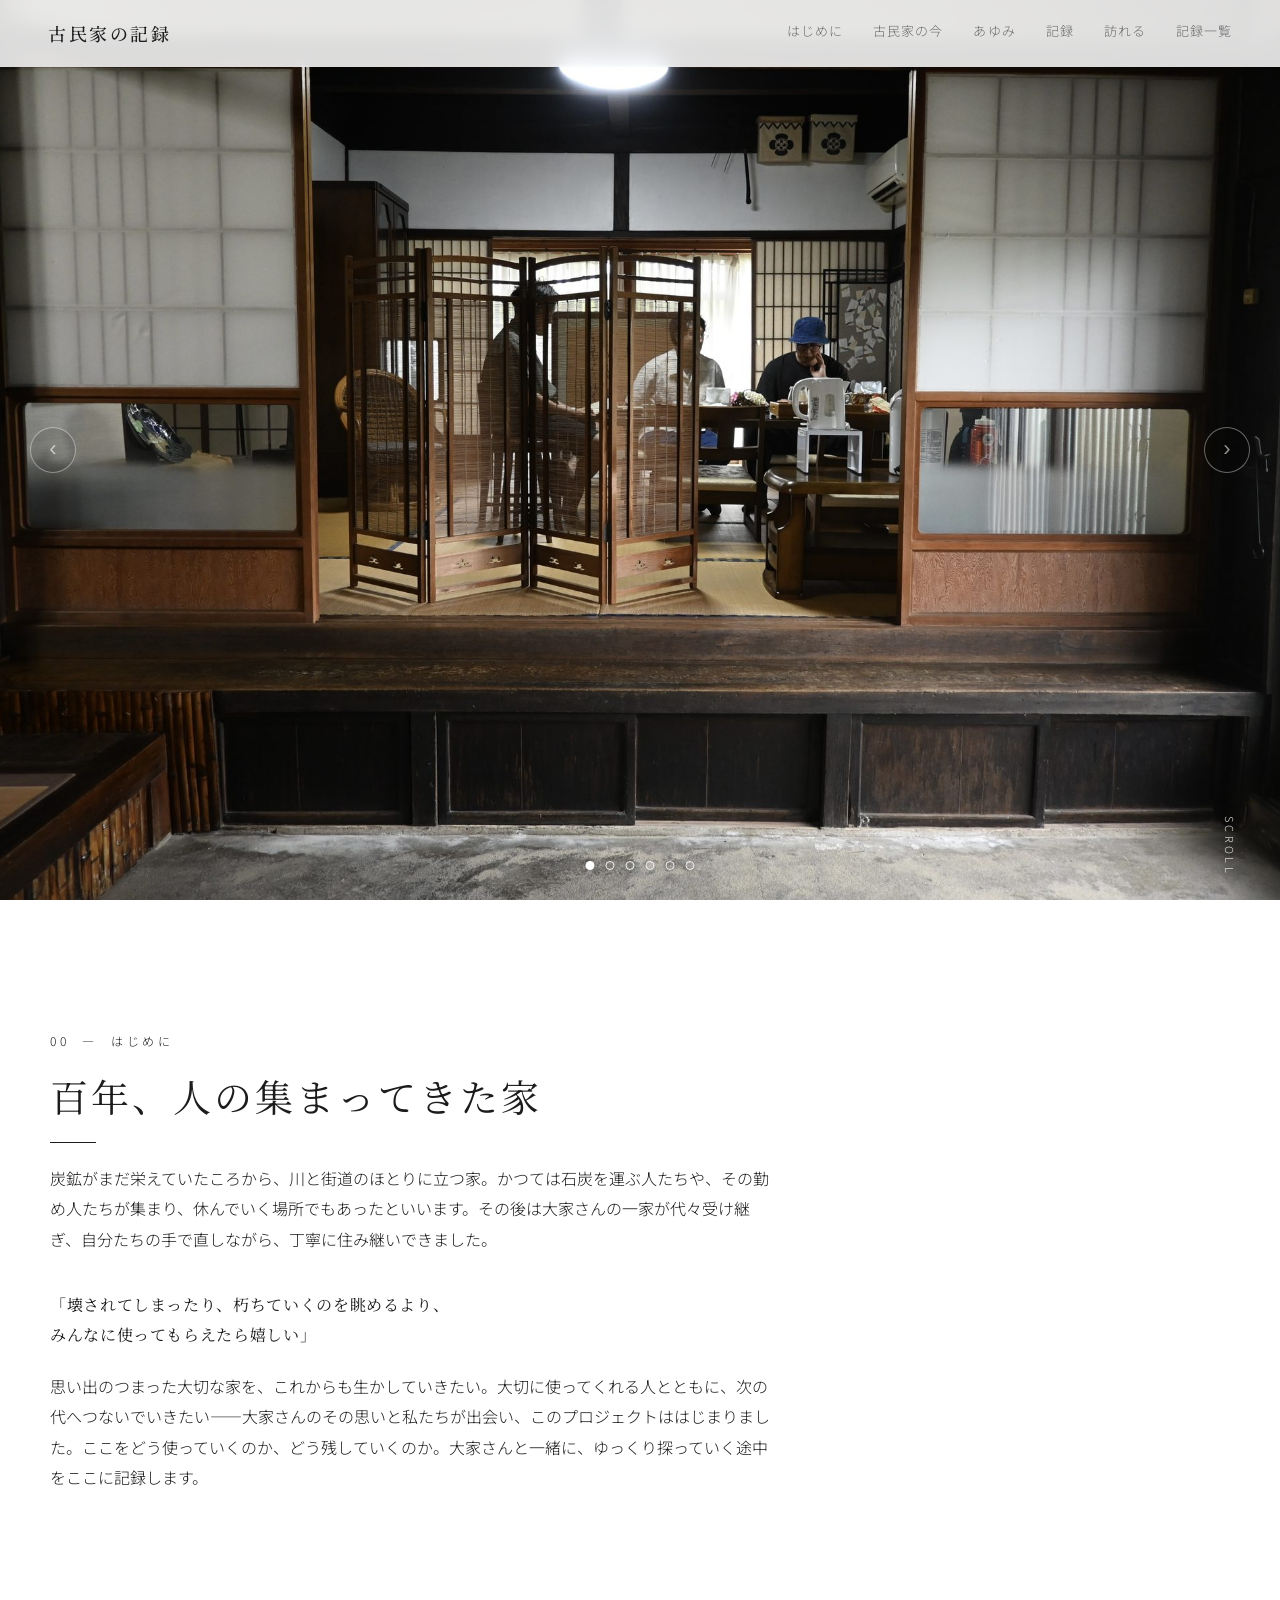
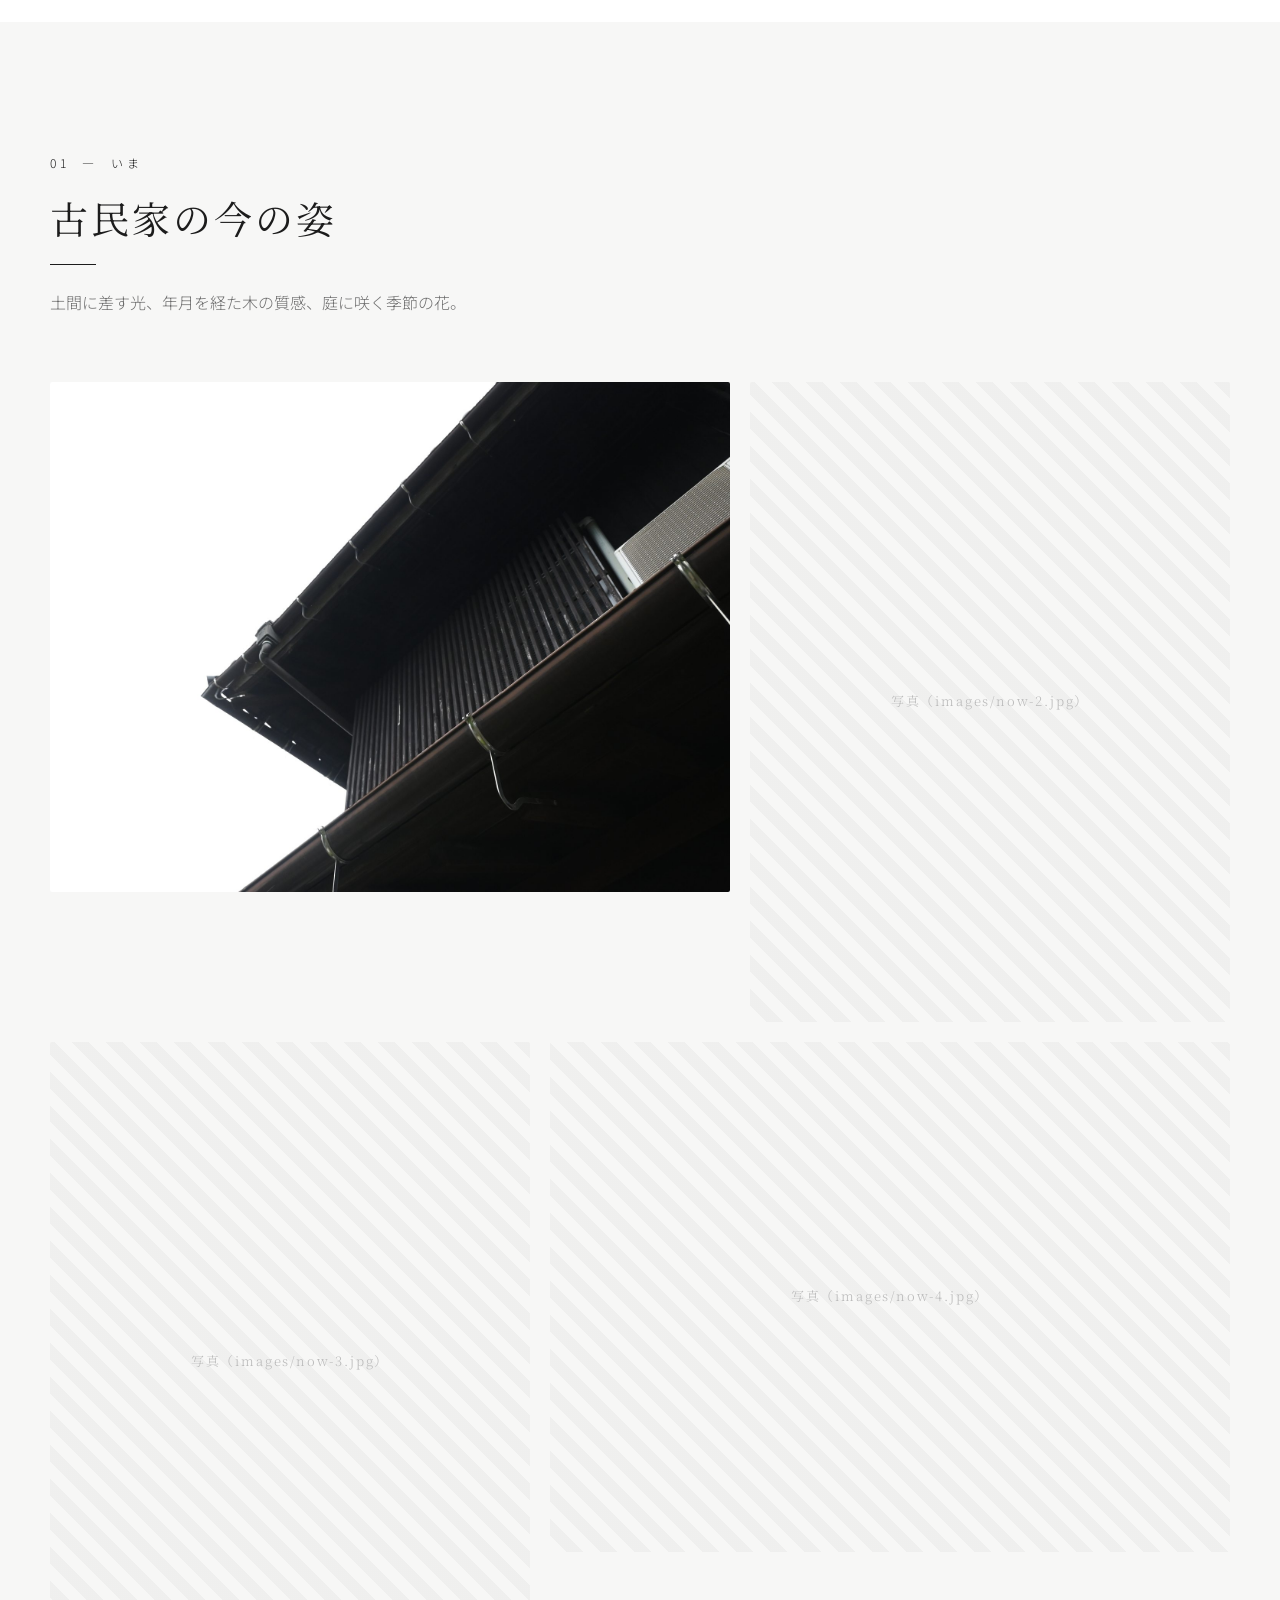
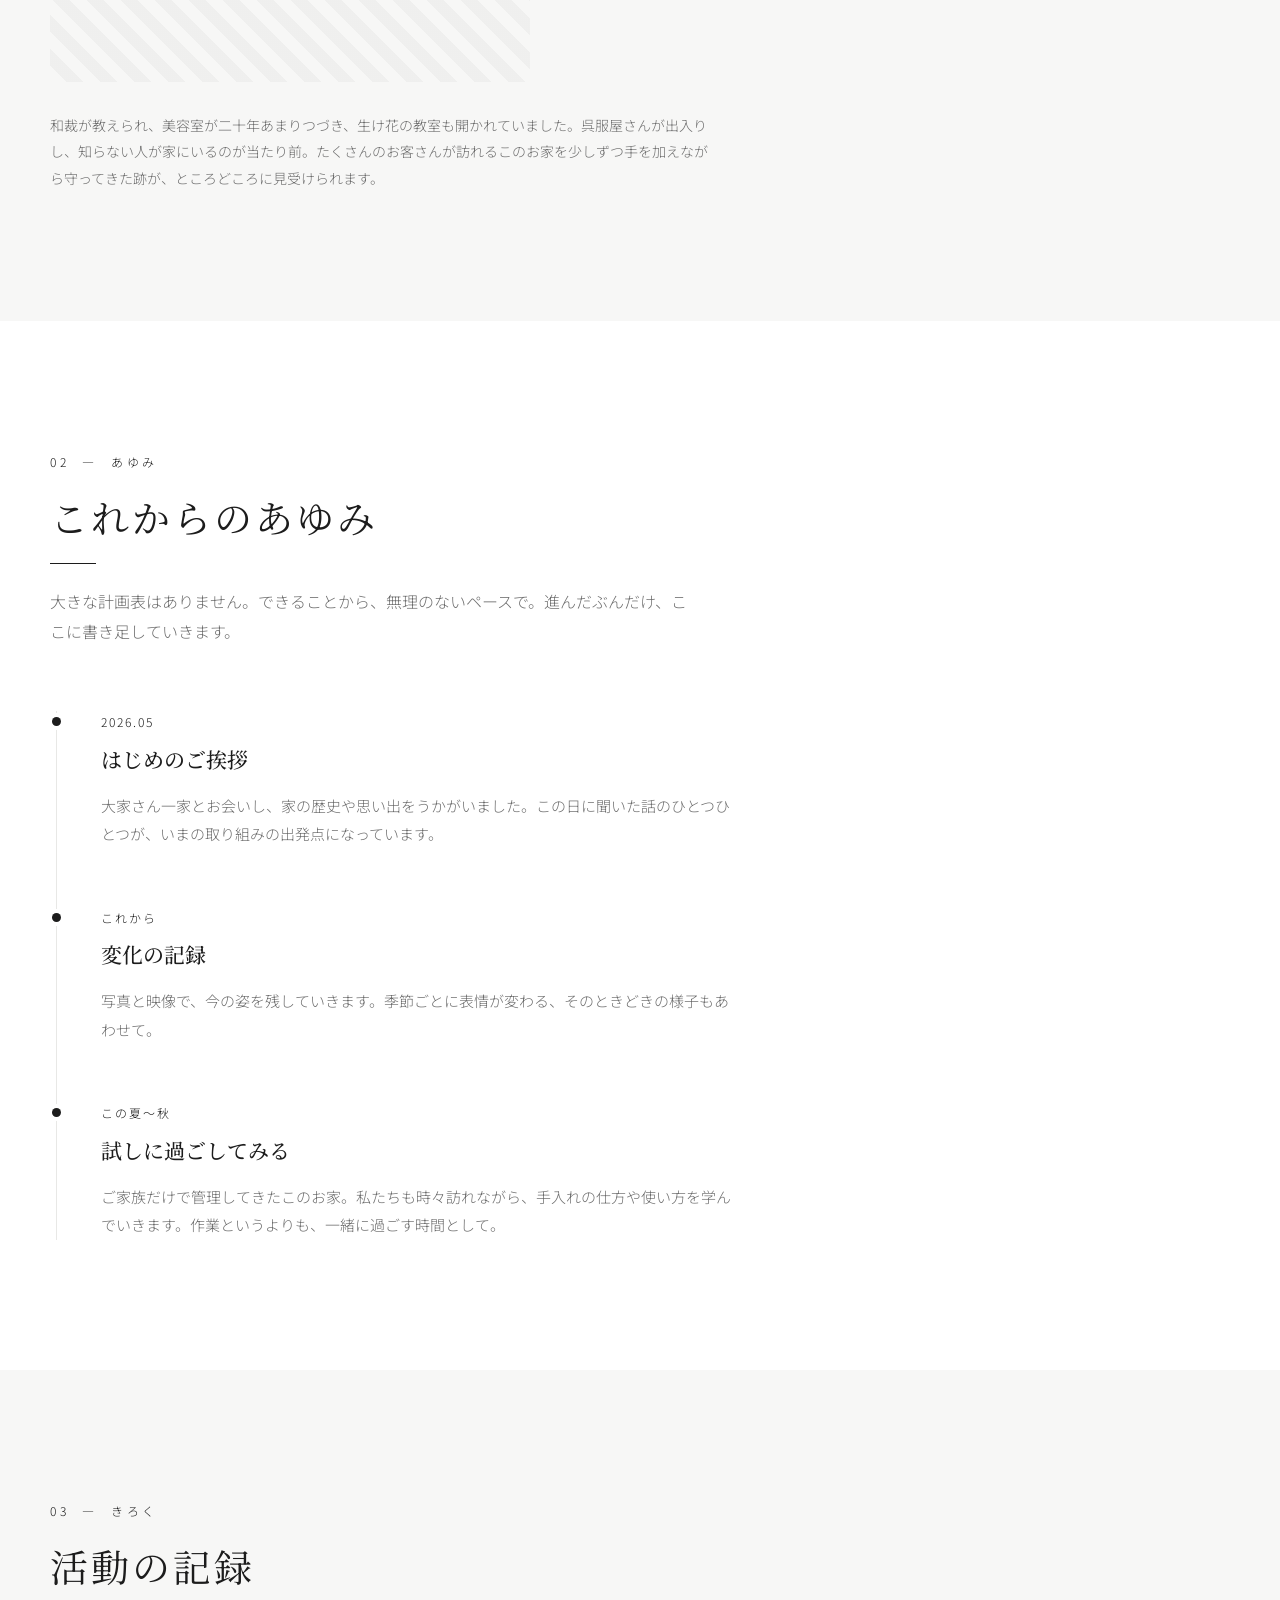
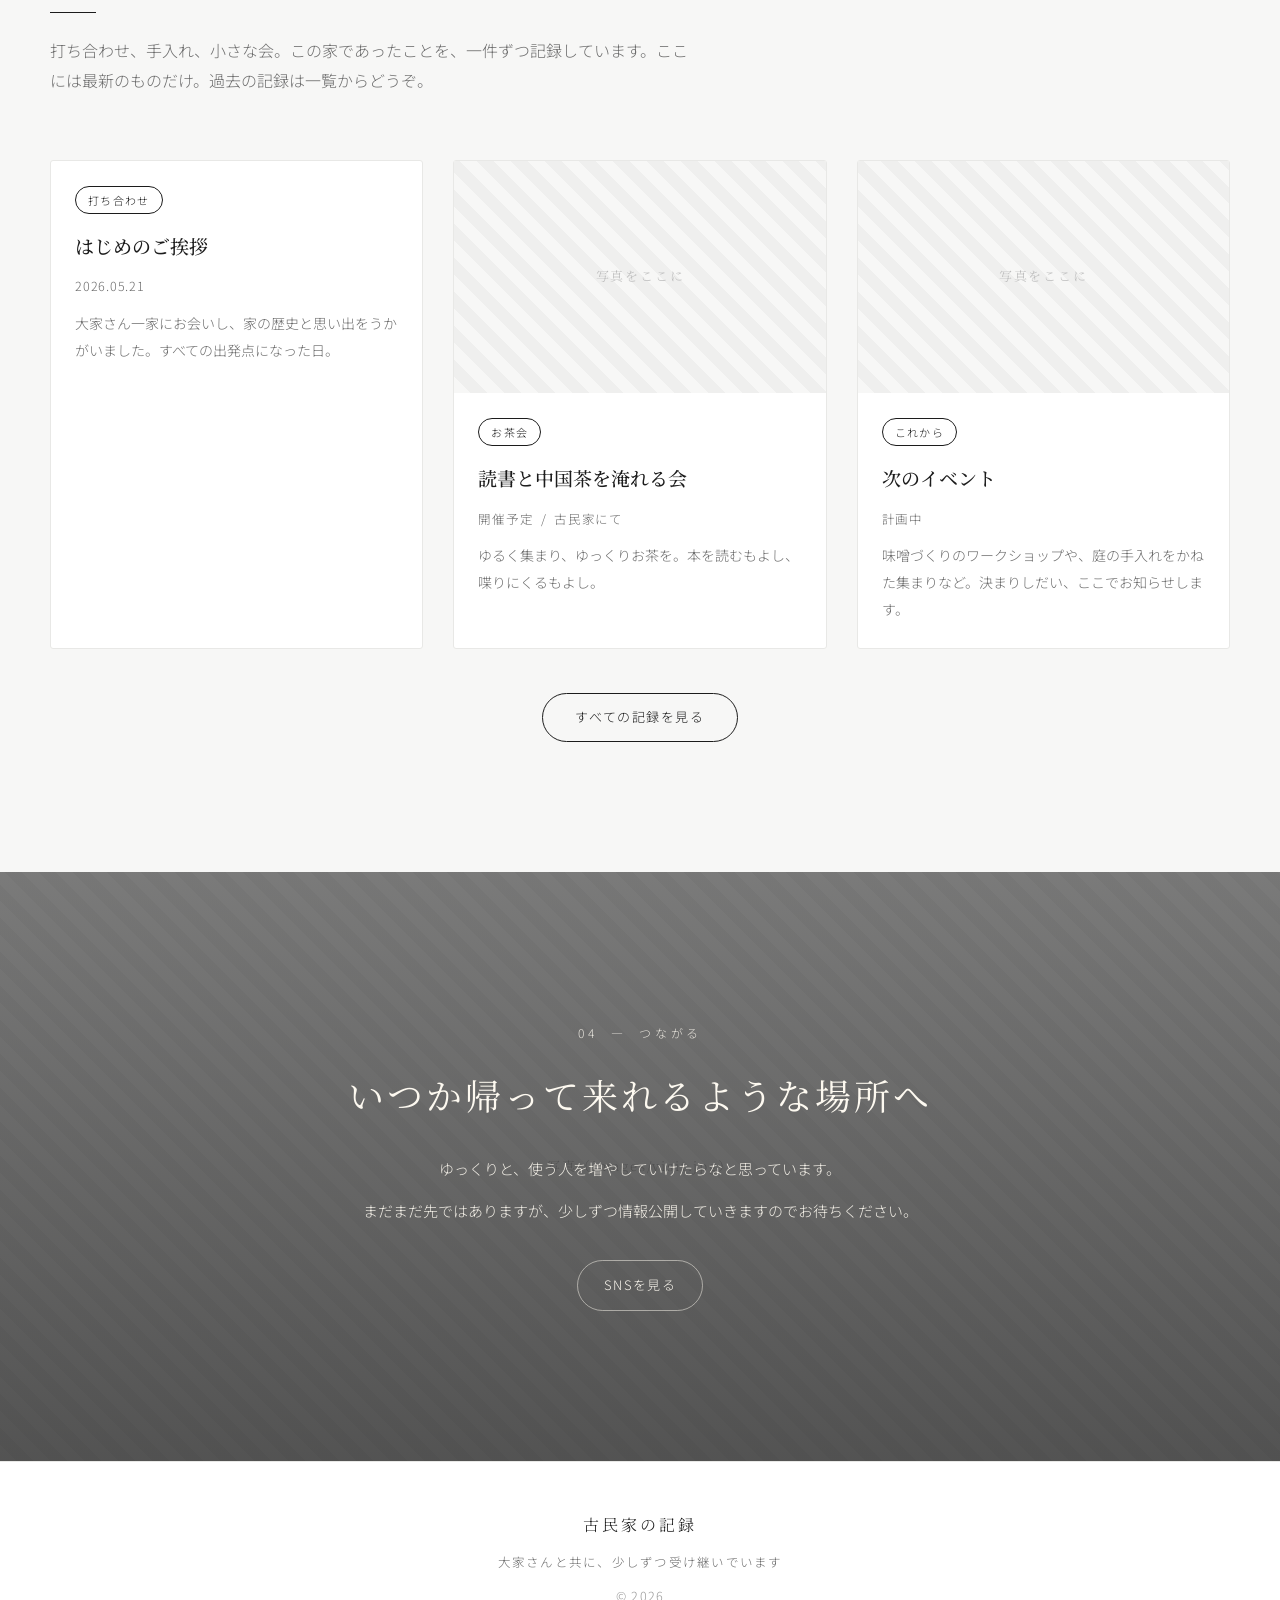
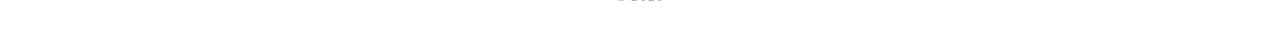
==== commit 934356f6: "写真なし記録に対応（ご挨拶カードの写真削除・雛形に説明追記）" ====
--- a/index.html
+++ b/index.html
@@ -170,9 +170,9 @@
     </div>
 
     <div class="events fade">
-      <!-- ▼カード：新しい記録ができたら一番上に足し、古いものを削る（3枚まで目安） -->
+      <!-- ▼カード：新しい記録ができたら一番上に足し、古いものを削る（3枚まで目安）
+           写真がない記録は <div class="photo" …></div> の行ごと削除すれば文字だけのカードになる -->
       <a class="ev-card" href="posts/2026-05-21_goaisatsu.html">
-        <div class="photo" data-label="写真（images/DSC_1405.jpg）"><img src="images/DSC_1405.jpg" alt="はじめのご挨拶" onerror="this.style.display='none'"></div>
         <div class="body">
           <span class="tag">打ち合わせ</span>
           <h3>はじめのご挨拶</h3>
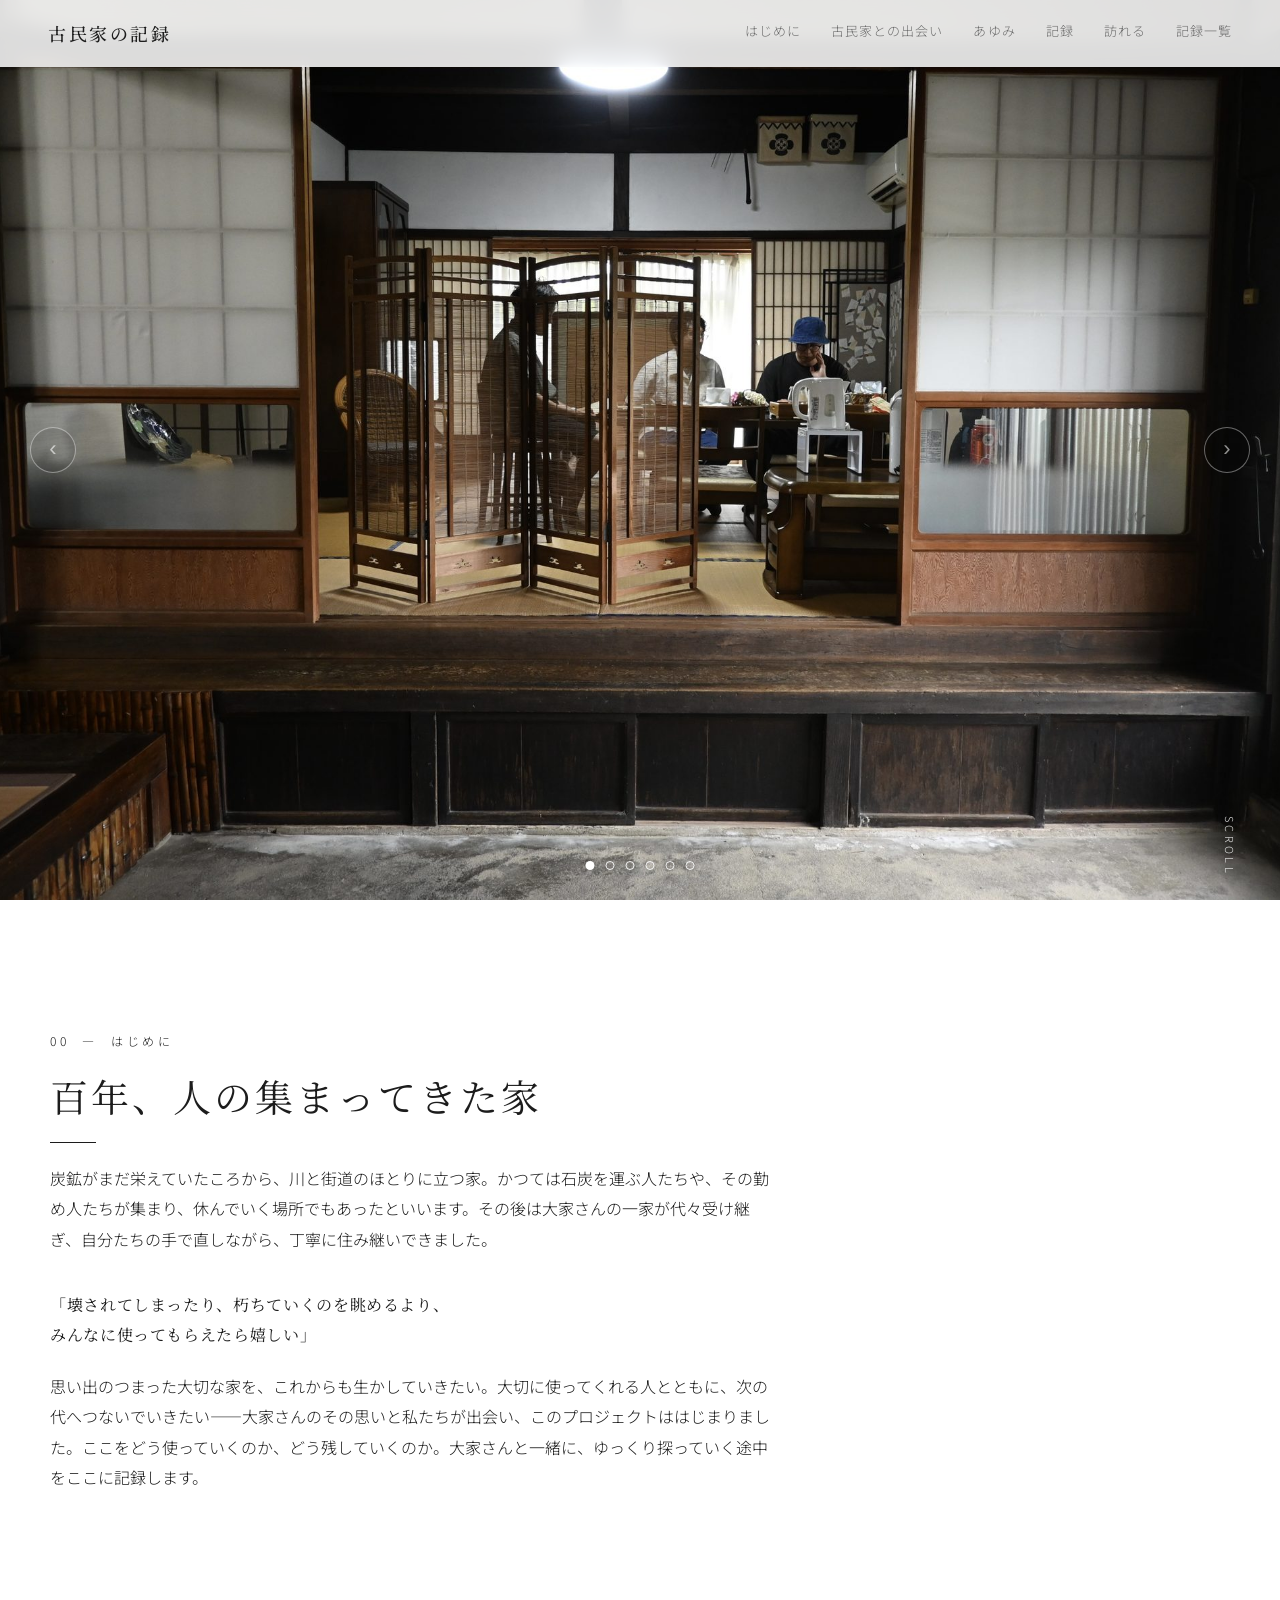
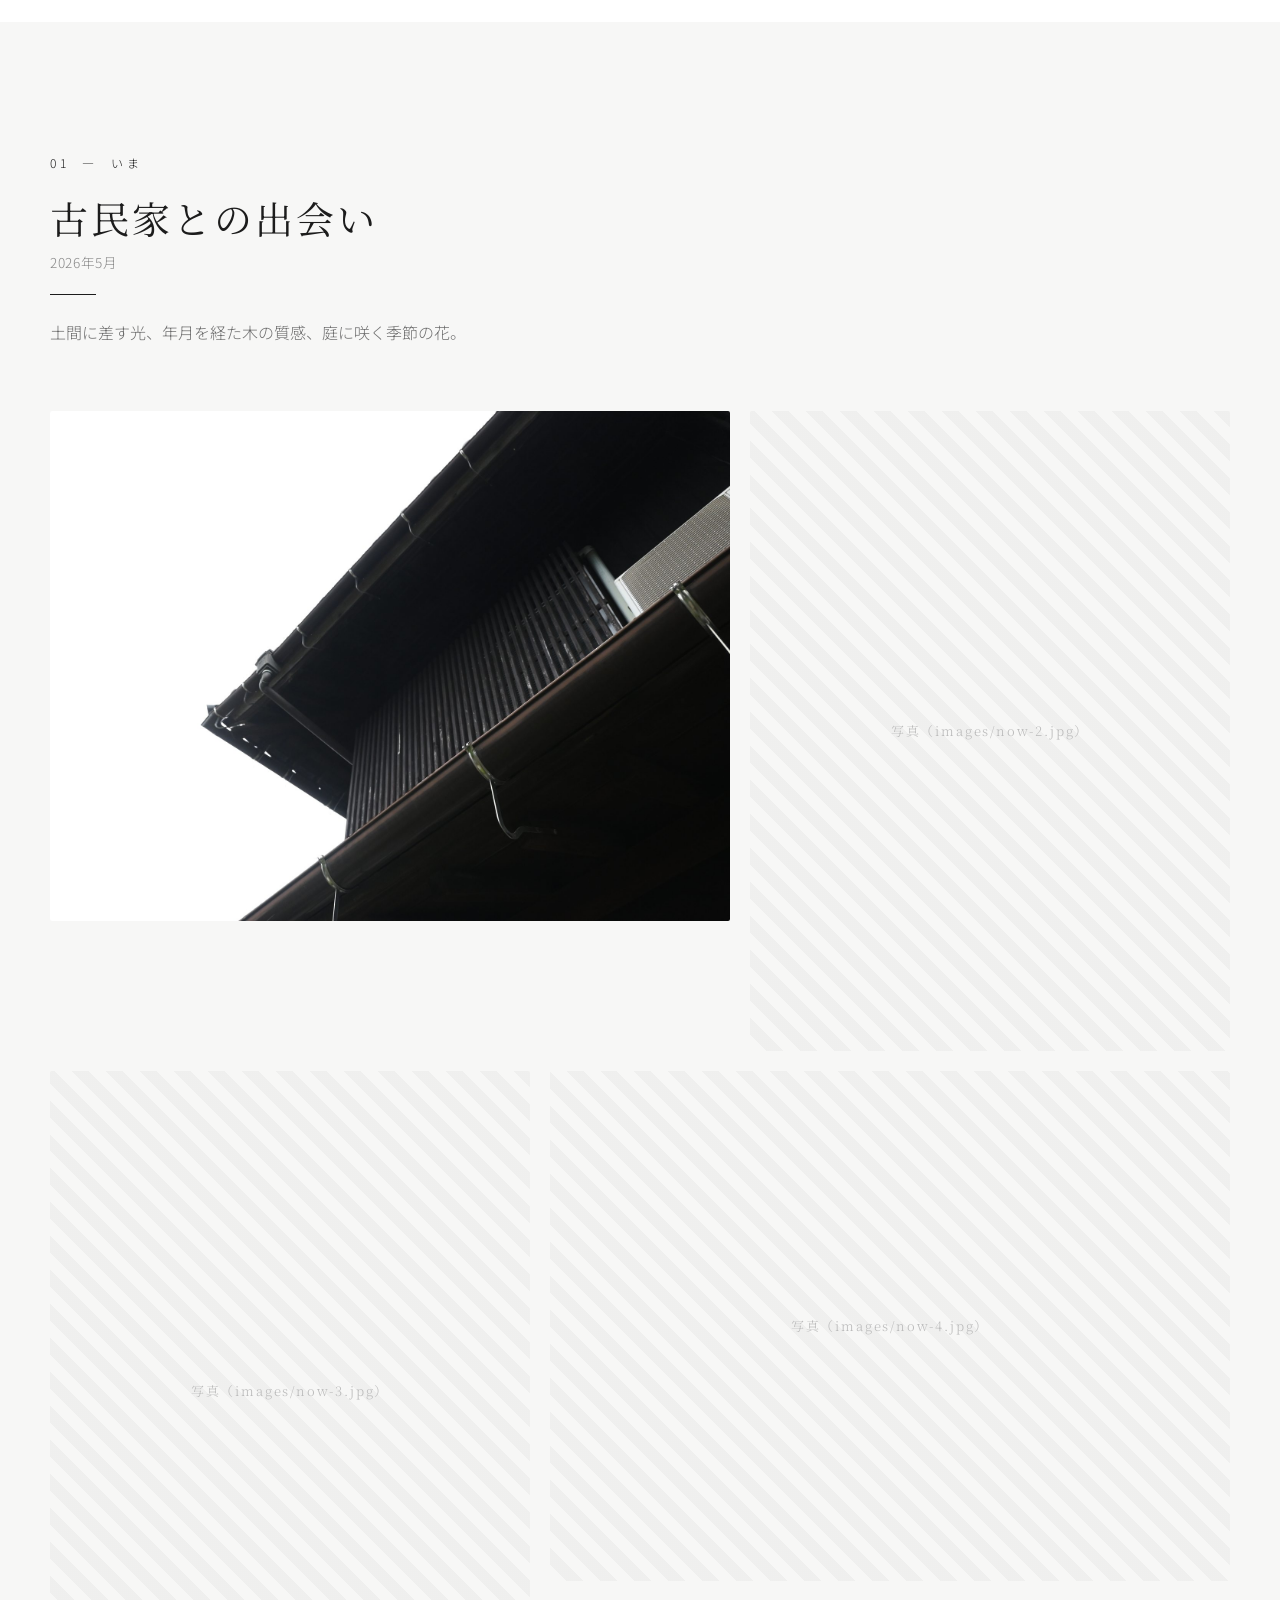
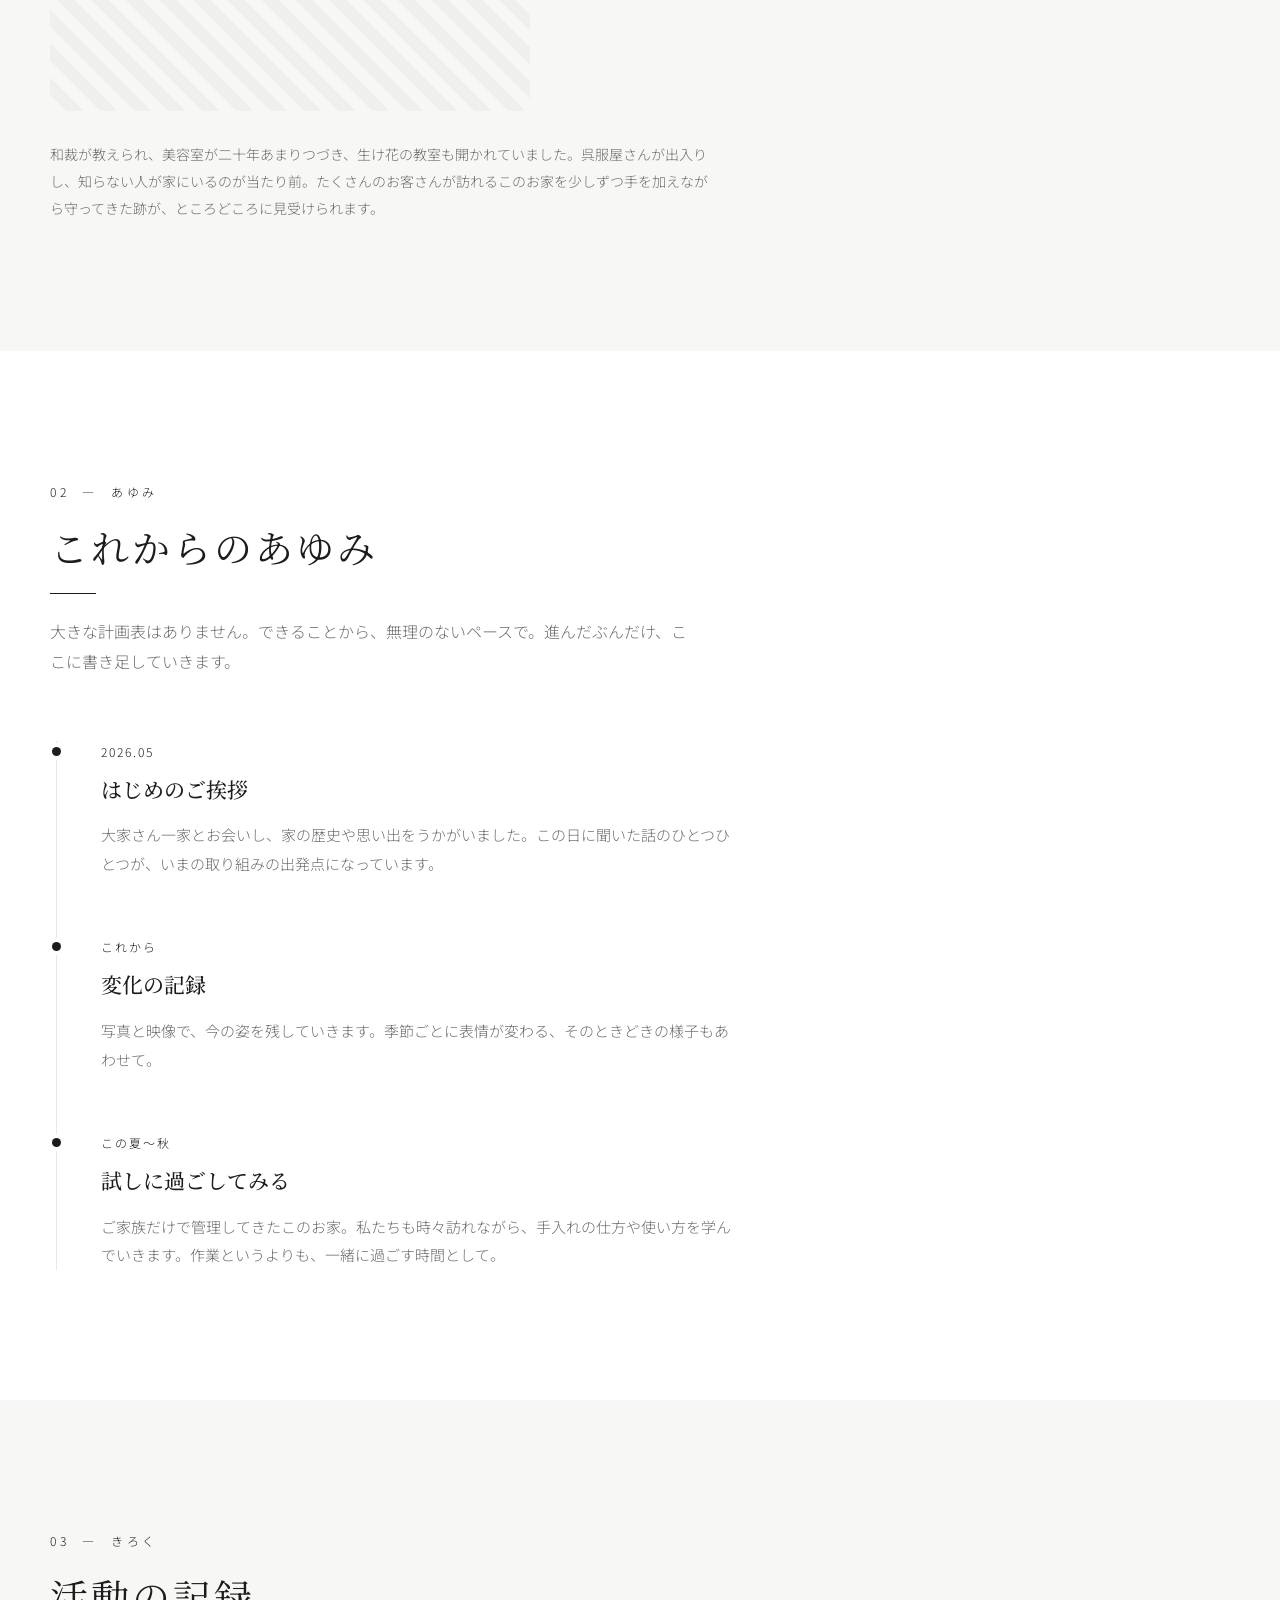
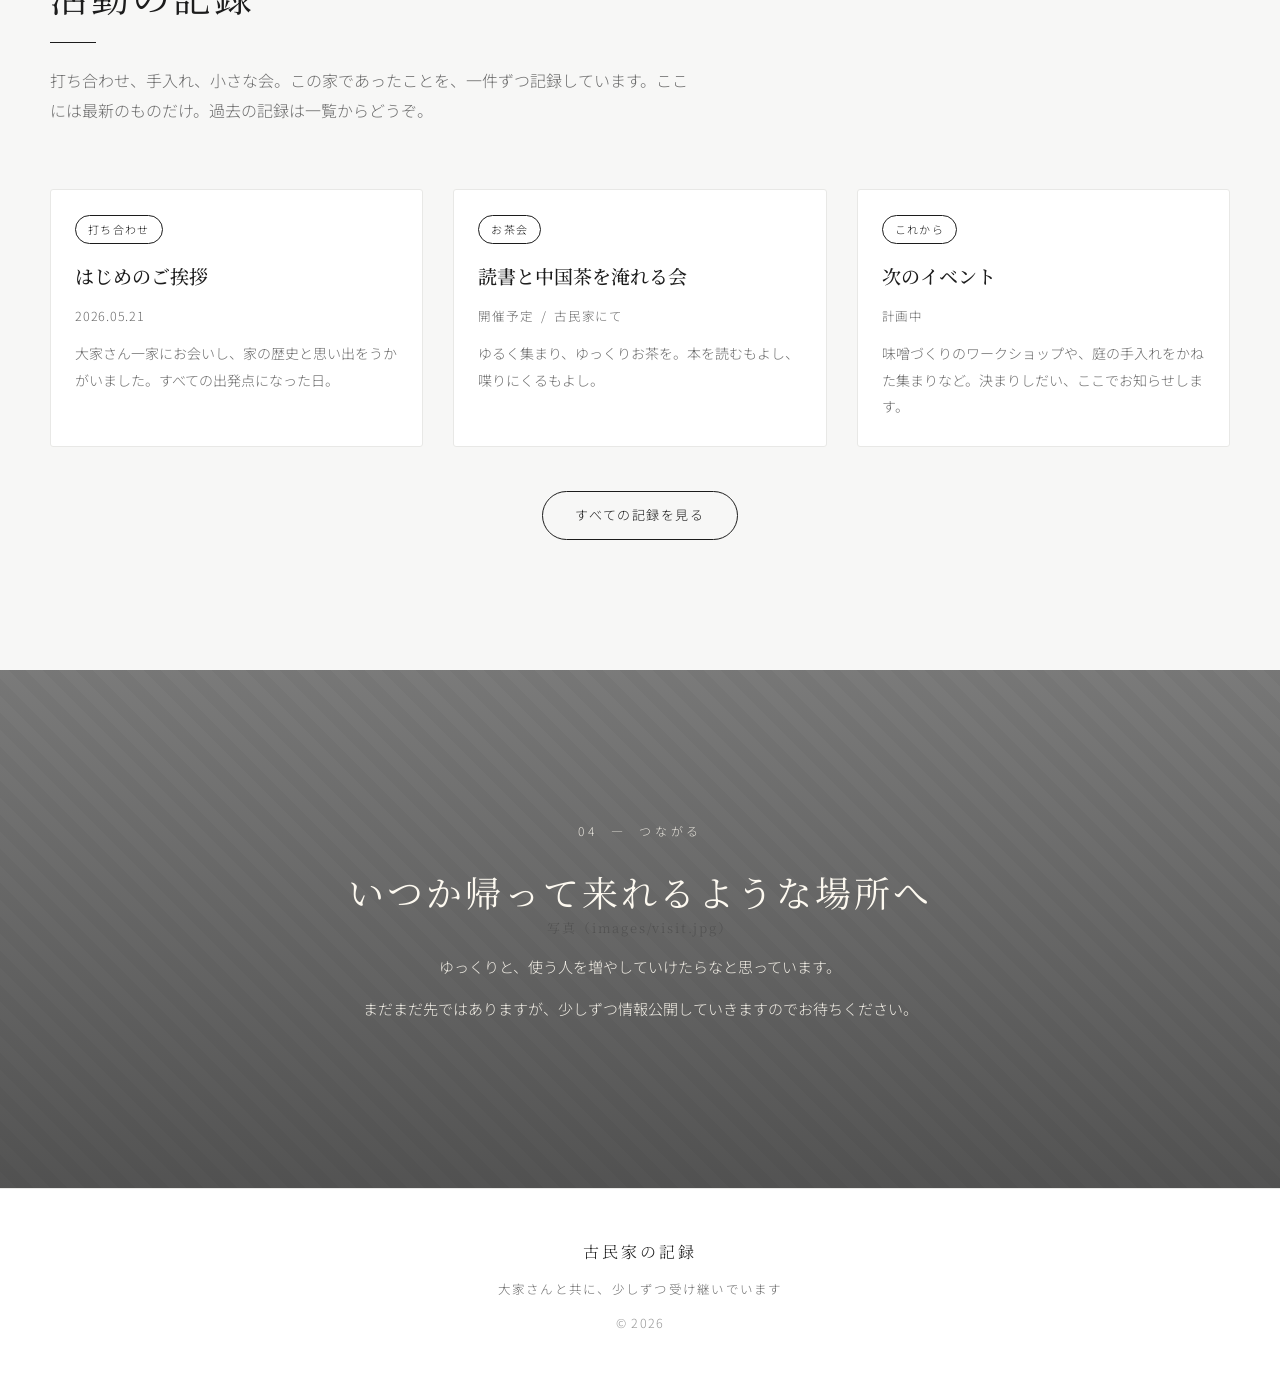
==== commit ade3631c: "古民家との出会いセクションに2026年5月を追加" ====
--- a/index.html
+++ b/index.html
@@ -33,7 +33,7 @@
   <div class="logo"><a href="index.html">古民家の記録</a></div>
   <nav>
     <a href="#about">はじめに</a>
-    <a href="#now">古民家の今</a>
+    <a href="#now">古民家との出会い</a>
     <a href="#walk">あゆみ</a>
     <a href="#record">記録</a>
     <a href="#visit">訪れる</a>
@@ -99,12 +99,13 @@
   </div>
 </section>
 
-<!-- ============ 古民家の今 ============ -->
+<!-- ============ 古民家との出会い ============ -->
 <section id="now" style="background:var(--paper-2)">
   <div class="wrap">
     <div class="sec-head fade">
       <div class="idx">01 &nbsp;&mdash;&nbsp; いま</div>
-      <h2>古民家の今の姿</h2>
+      <h2>古民家との出会い</h2>
+      <div class="date-note" style="font-size:0.85em;color:var(--ink-3,#888);margin-top:0.3em;letter-spacing:0.05em;">2026年5月</div>
       <div class="divider"></div>
       <!-- ▼ここから -->
       <p class="lead">土間に差す光、年月を経た木の質感、庭に咲く季節の花。</p>
@@ -181,7 +182,7 @@
         </div>
       </a>
       <article class="ev-card">
-        <div class="photo" data-label="写真をここに"></div>
+      
         <div class="body">
           <span class="tag">お茶会</span>
           <h3>読書と中国茶を淹れる会</h3>
@@ -190,7 +191,7 @@
         </div>
       </article>
       <article class="ev-card">
-        <div class="photo" data-label="写真をここに"></div>
+      
         <div class="body">
           <span class="tag">これから</span>
           <h3>次のイベント</h3>
@@ -214,9 +215,7 @@
     <h2>いつか帰って来れるような場所へ</h2>
     <p>ゆっくりと、使う人を増やしていけたらなと思っています。</p>
     <p>まだまだ先ではありますが、少しずつ情報公開していきますのでお待ちください。</p>
-    <div class="contact">
-      <a href="#">SNSを見る</a>
-    </div>
+    
     <!-- ▲ここまで -->
   </div>
 </section>
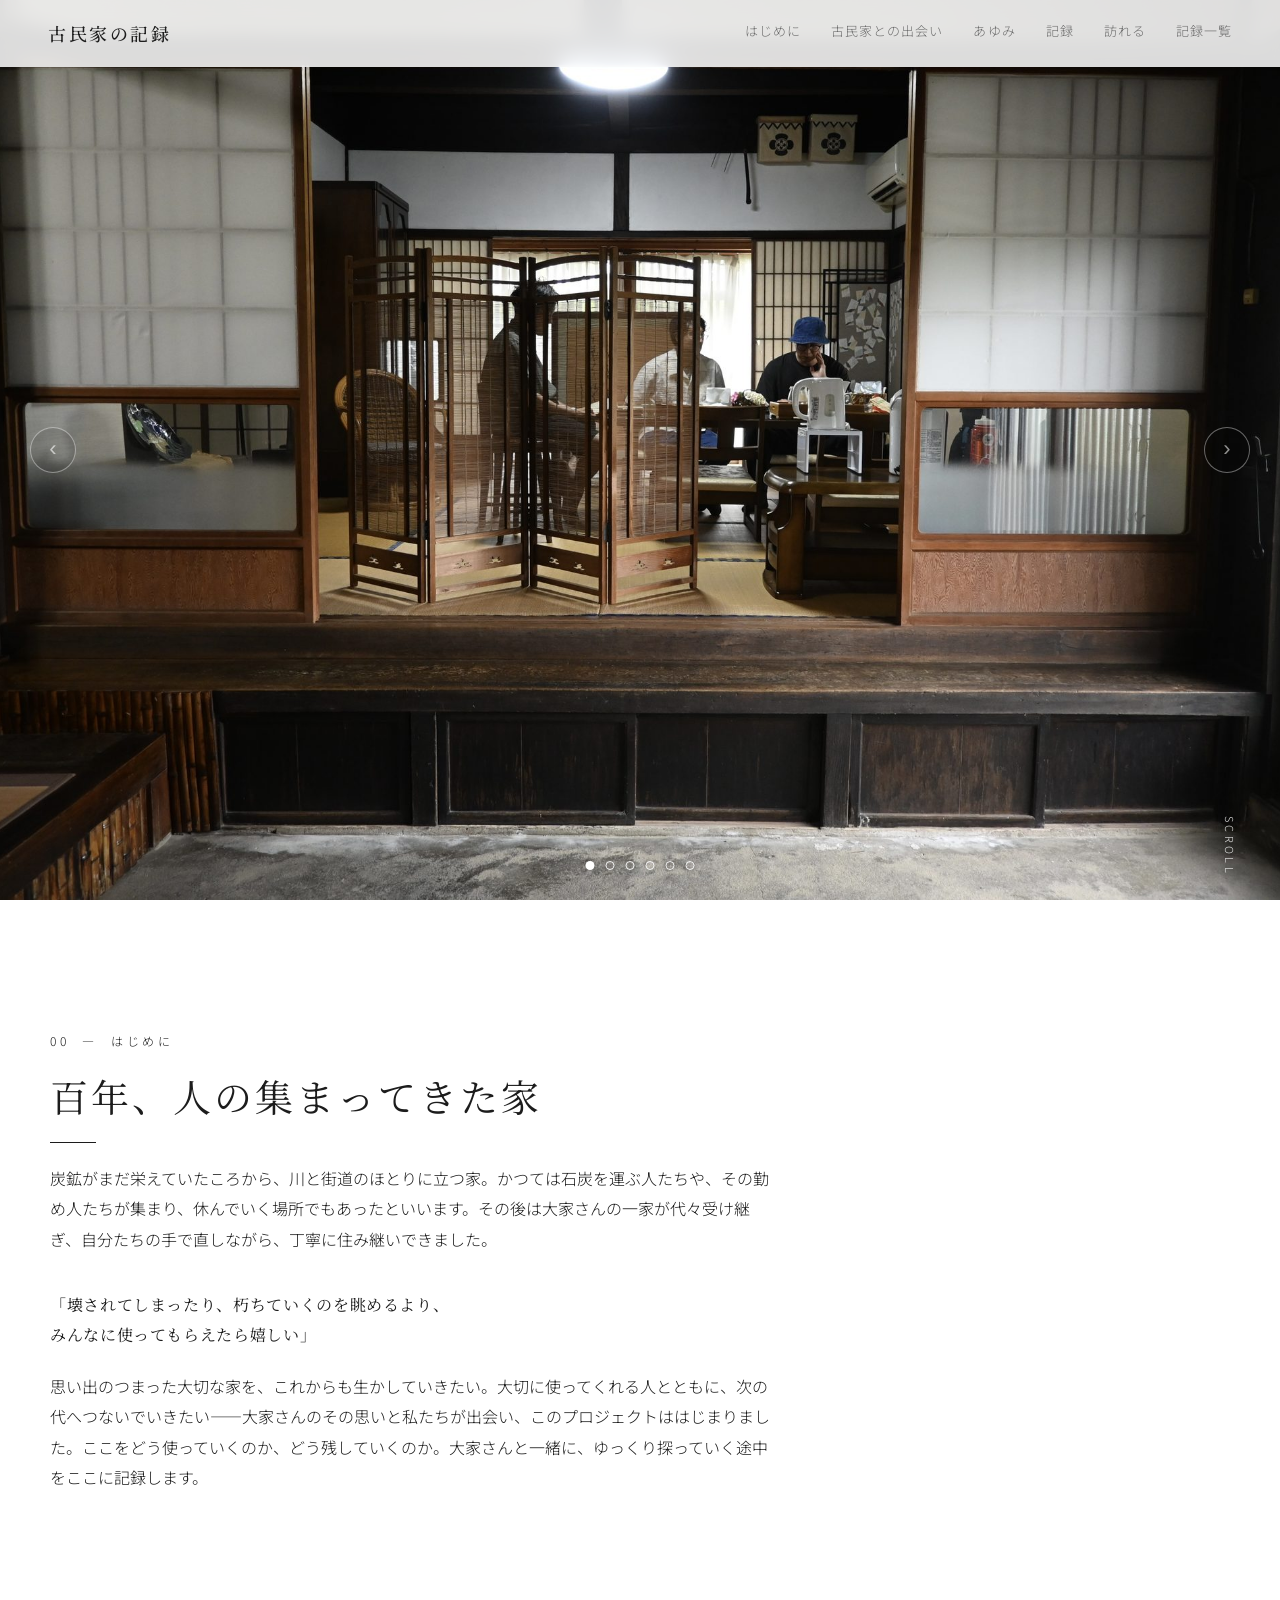
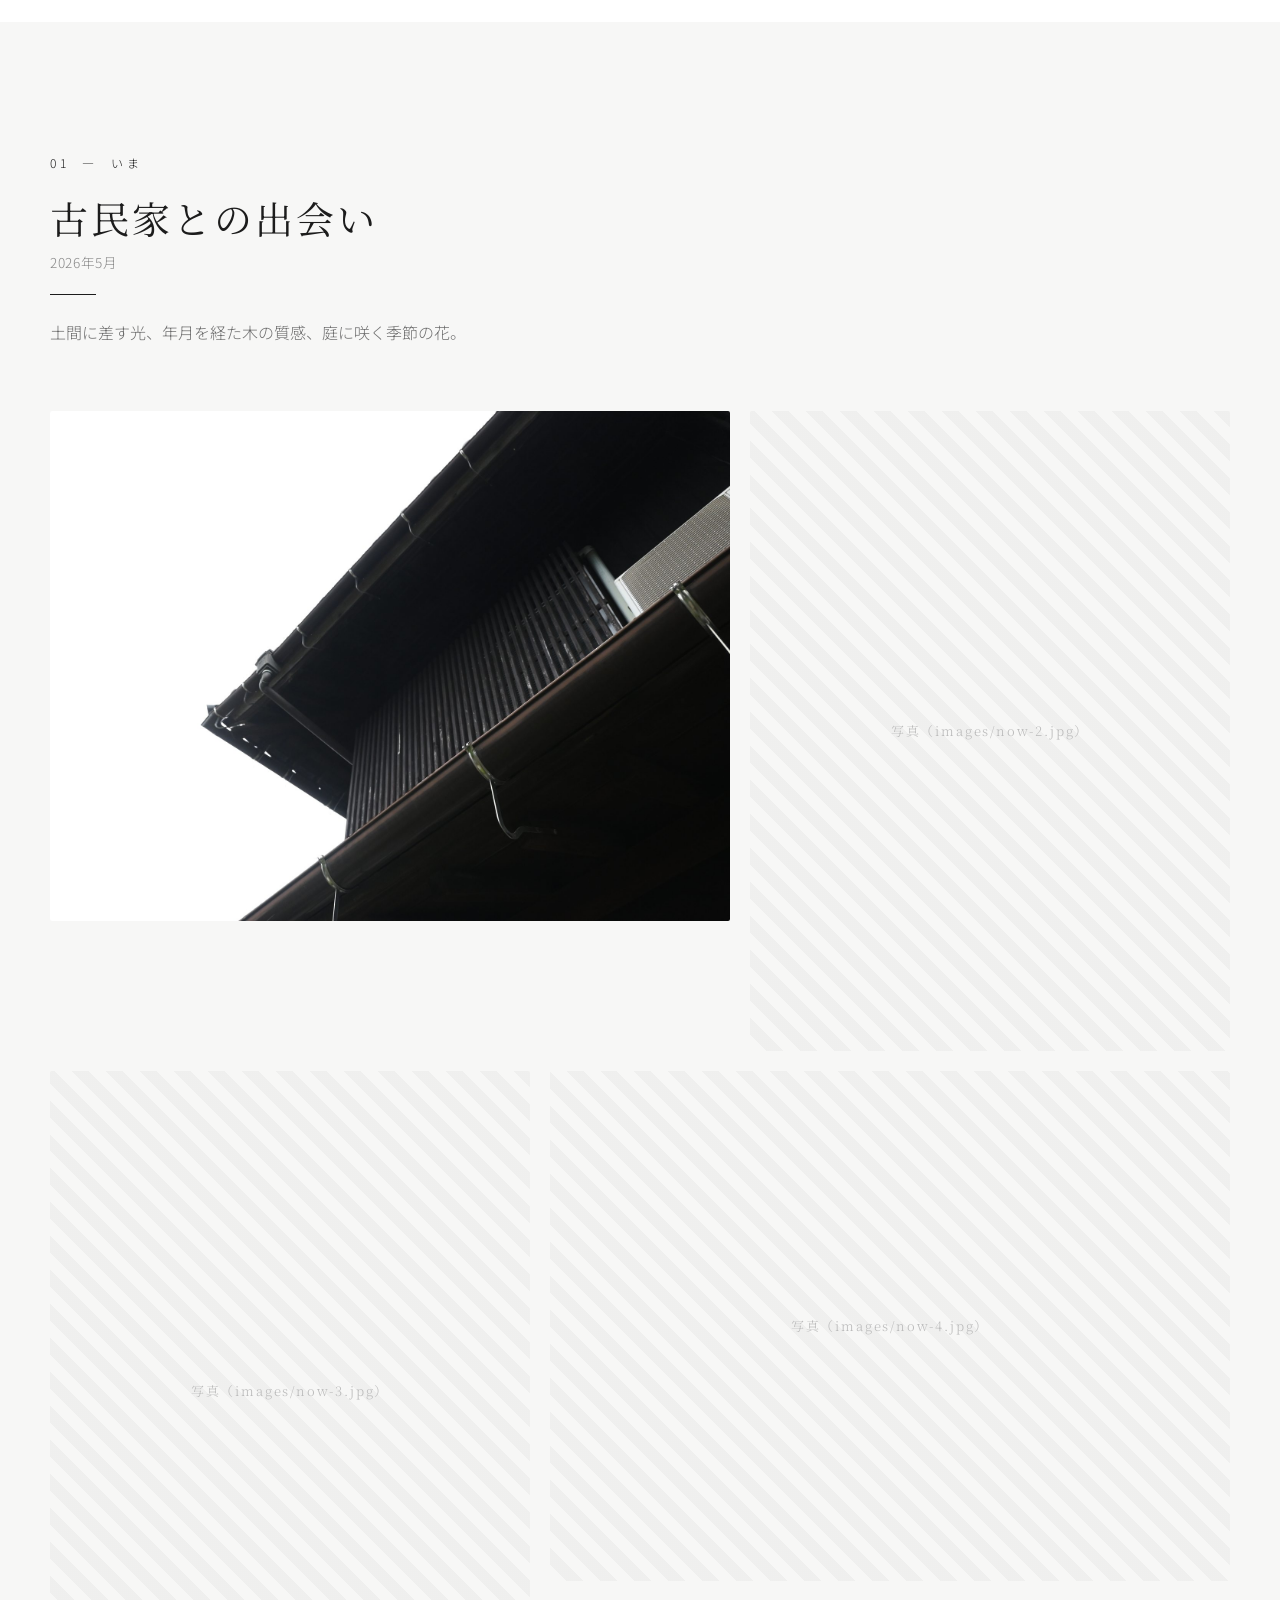
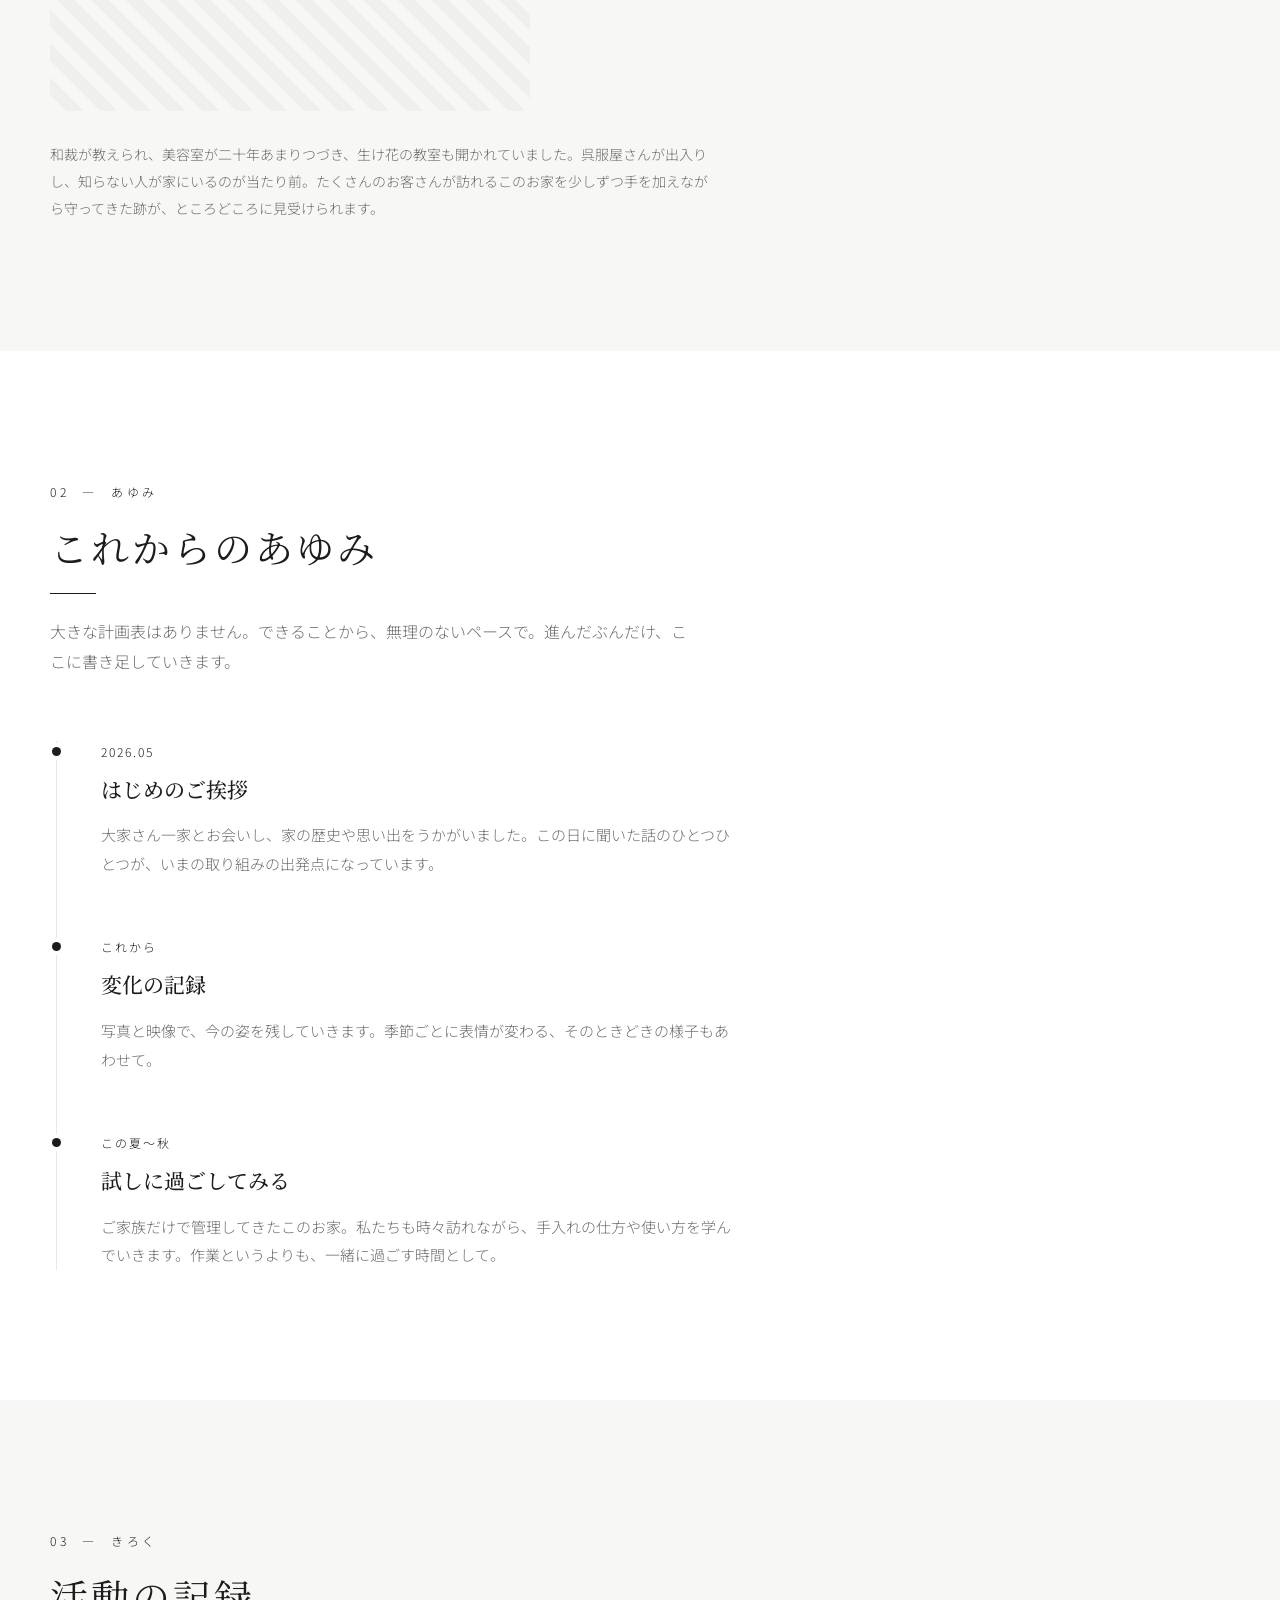
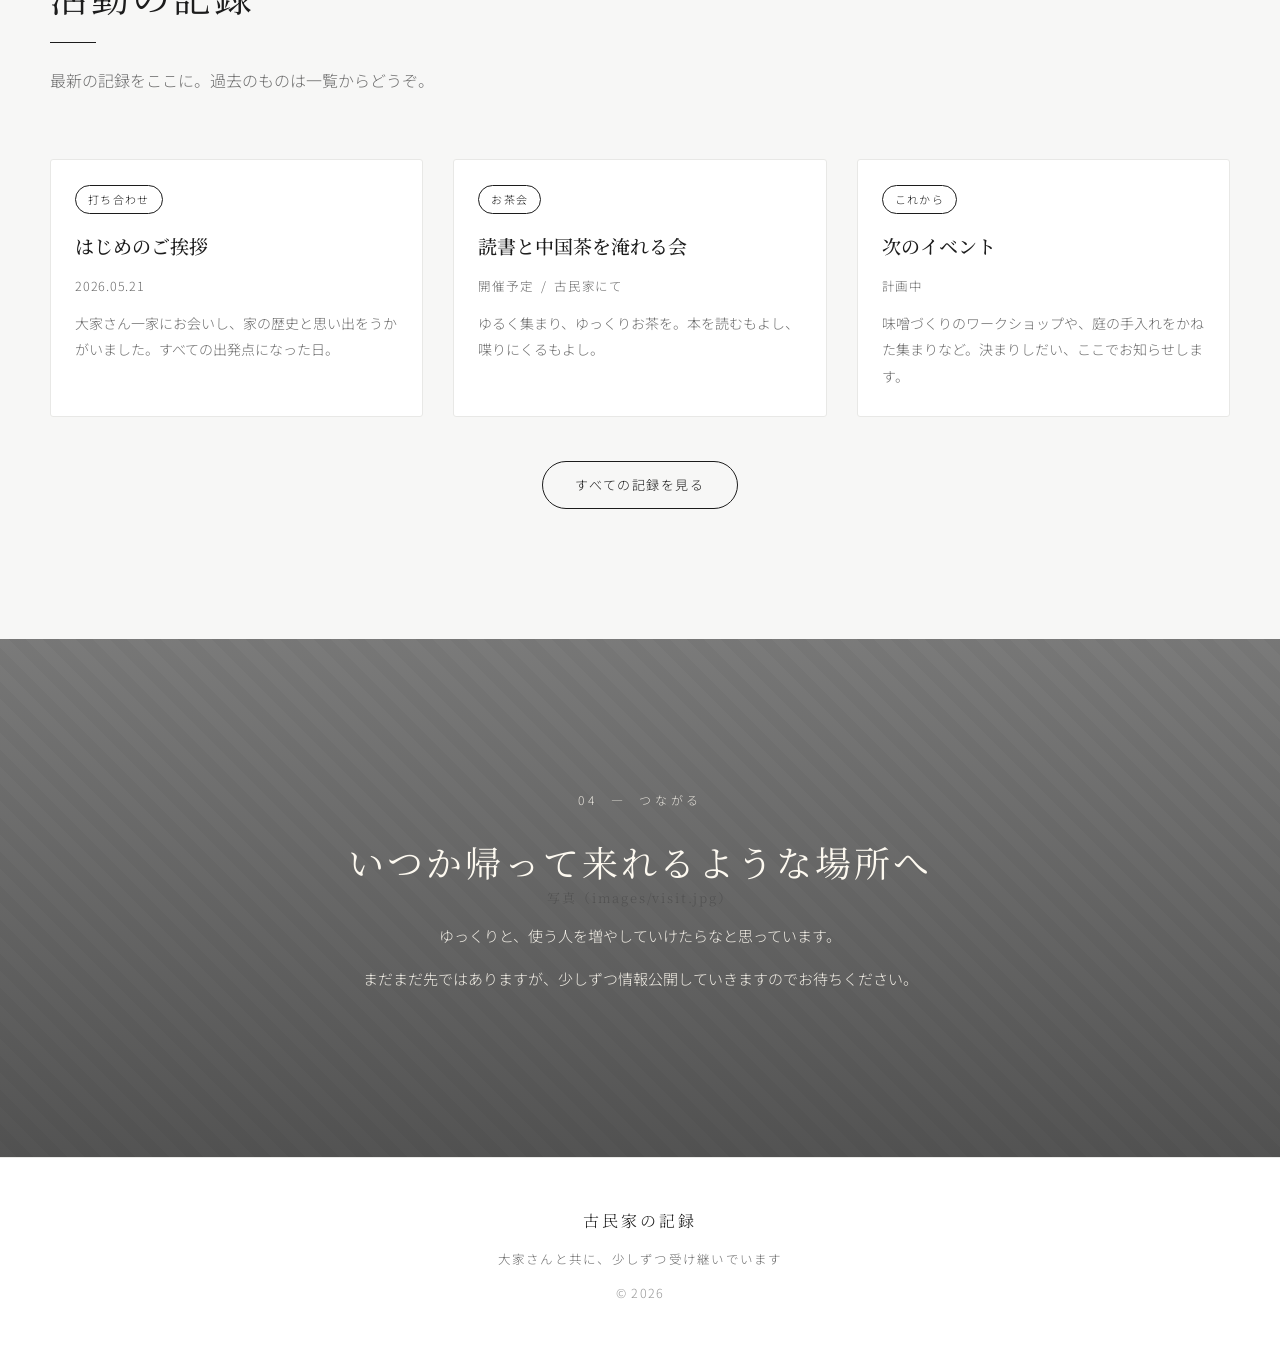
==== commit 1c9826e4: "活動の記録セクションの文言を簡潔に" ====
--- a/index.html
+++ b/index.html
@@ -166,7 +166,7 @@
       <h2>活動の記録</h2>
       <div class="divider"></div>
       <!-- ▼ここから -->
-      <p class="lead">打ち合わせ、手入れ、小さな会。この家であったことを、一件ずつ記録しています。ここには最新のものだけ。過去の記録は一覧からどうぞ。</p>
+      <p class="lead">最新の記録をここに。過去のものは一覧からどうぞ。</p>
       <!-- ▲ここまで -->
     </div>
 
